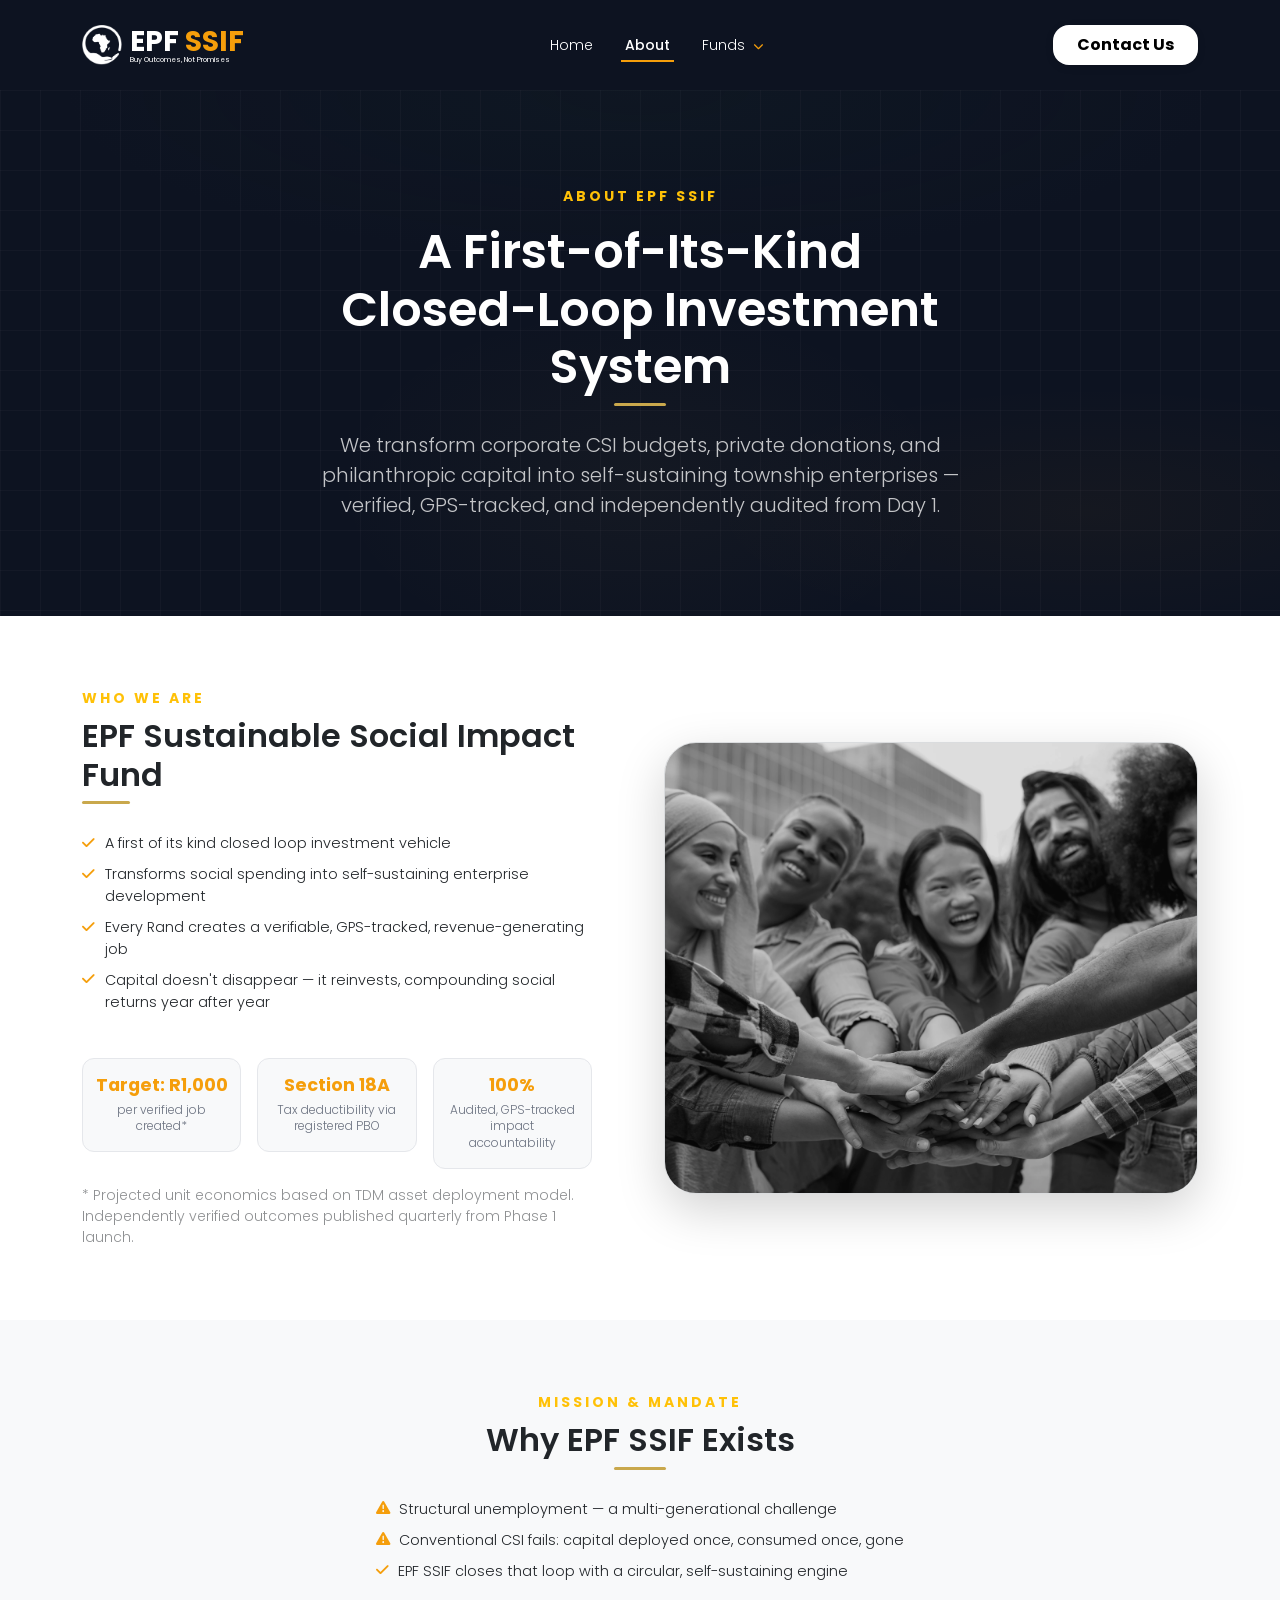
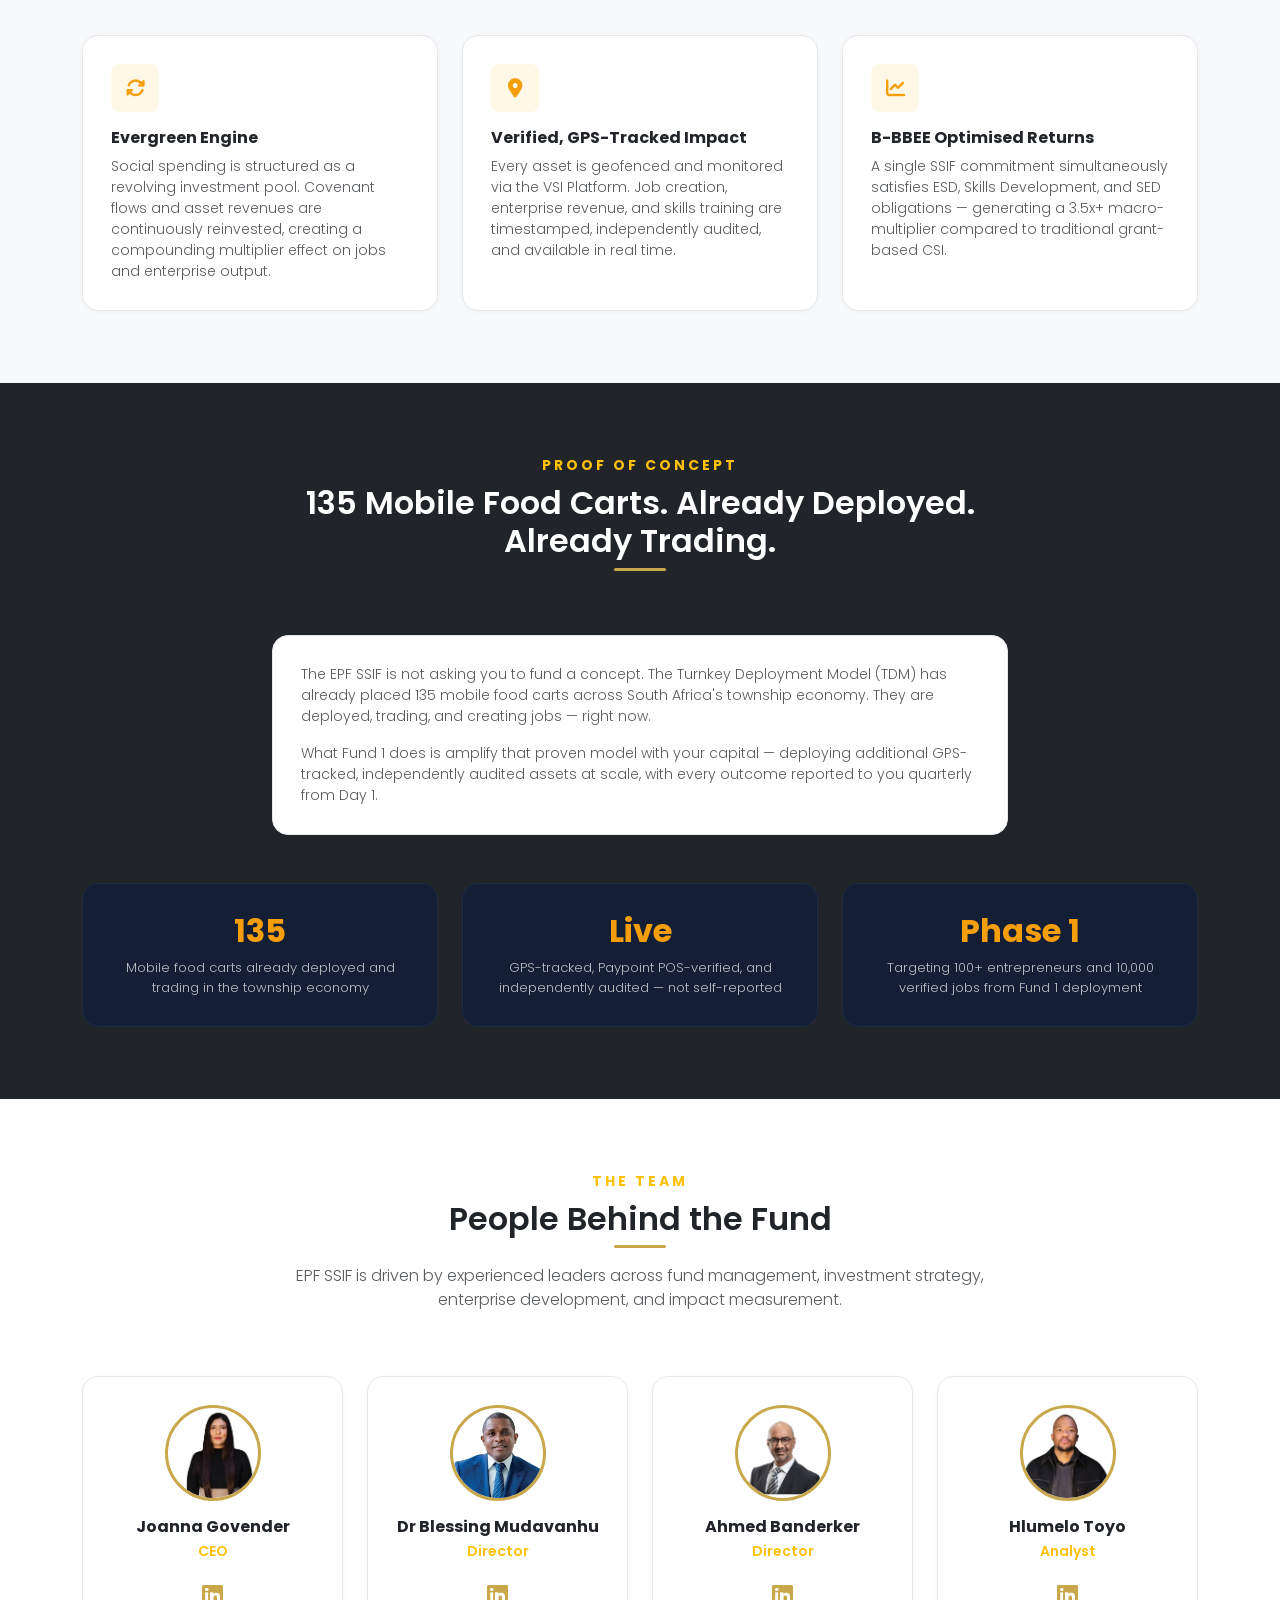
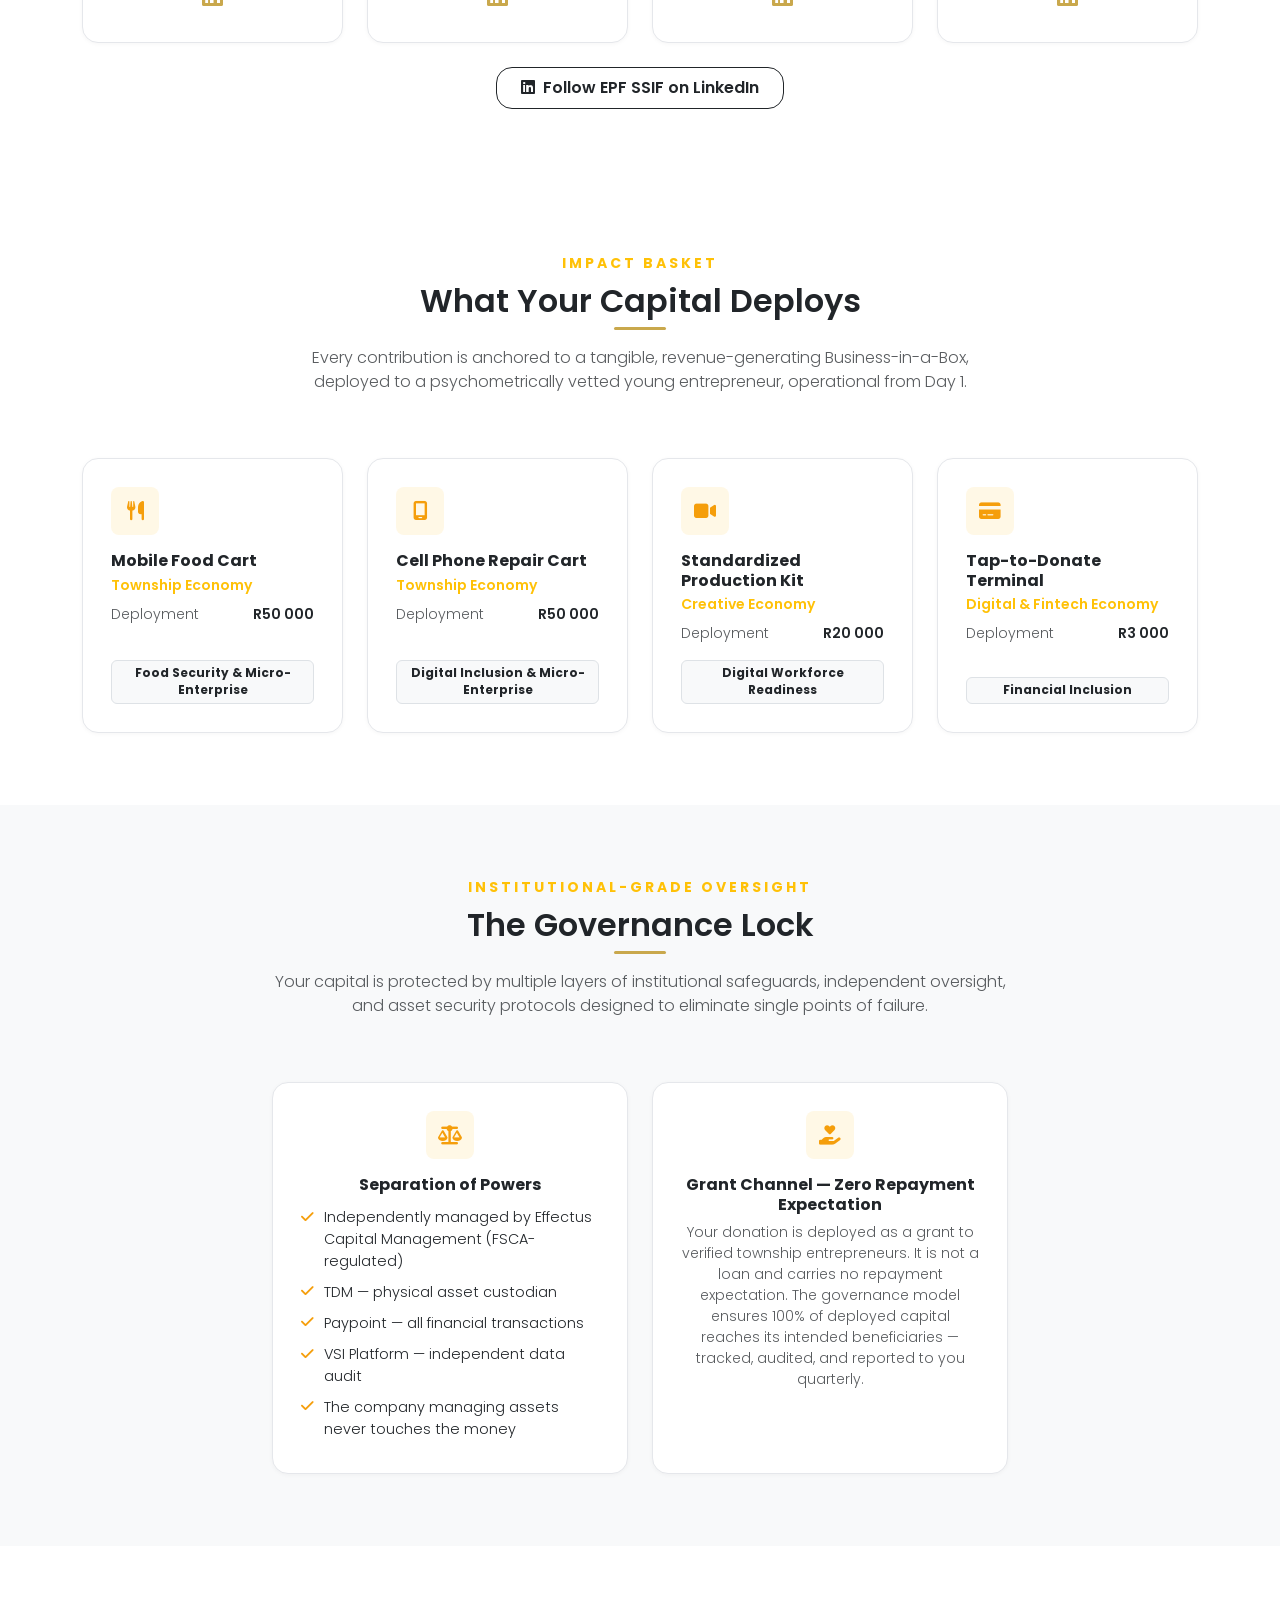
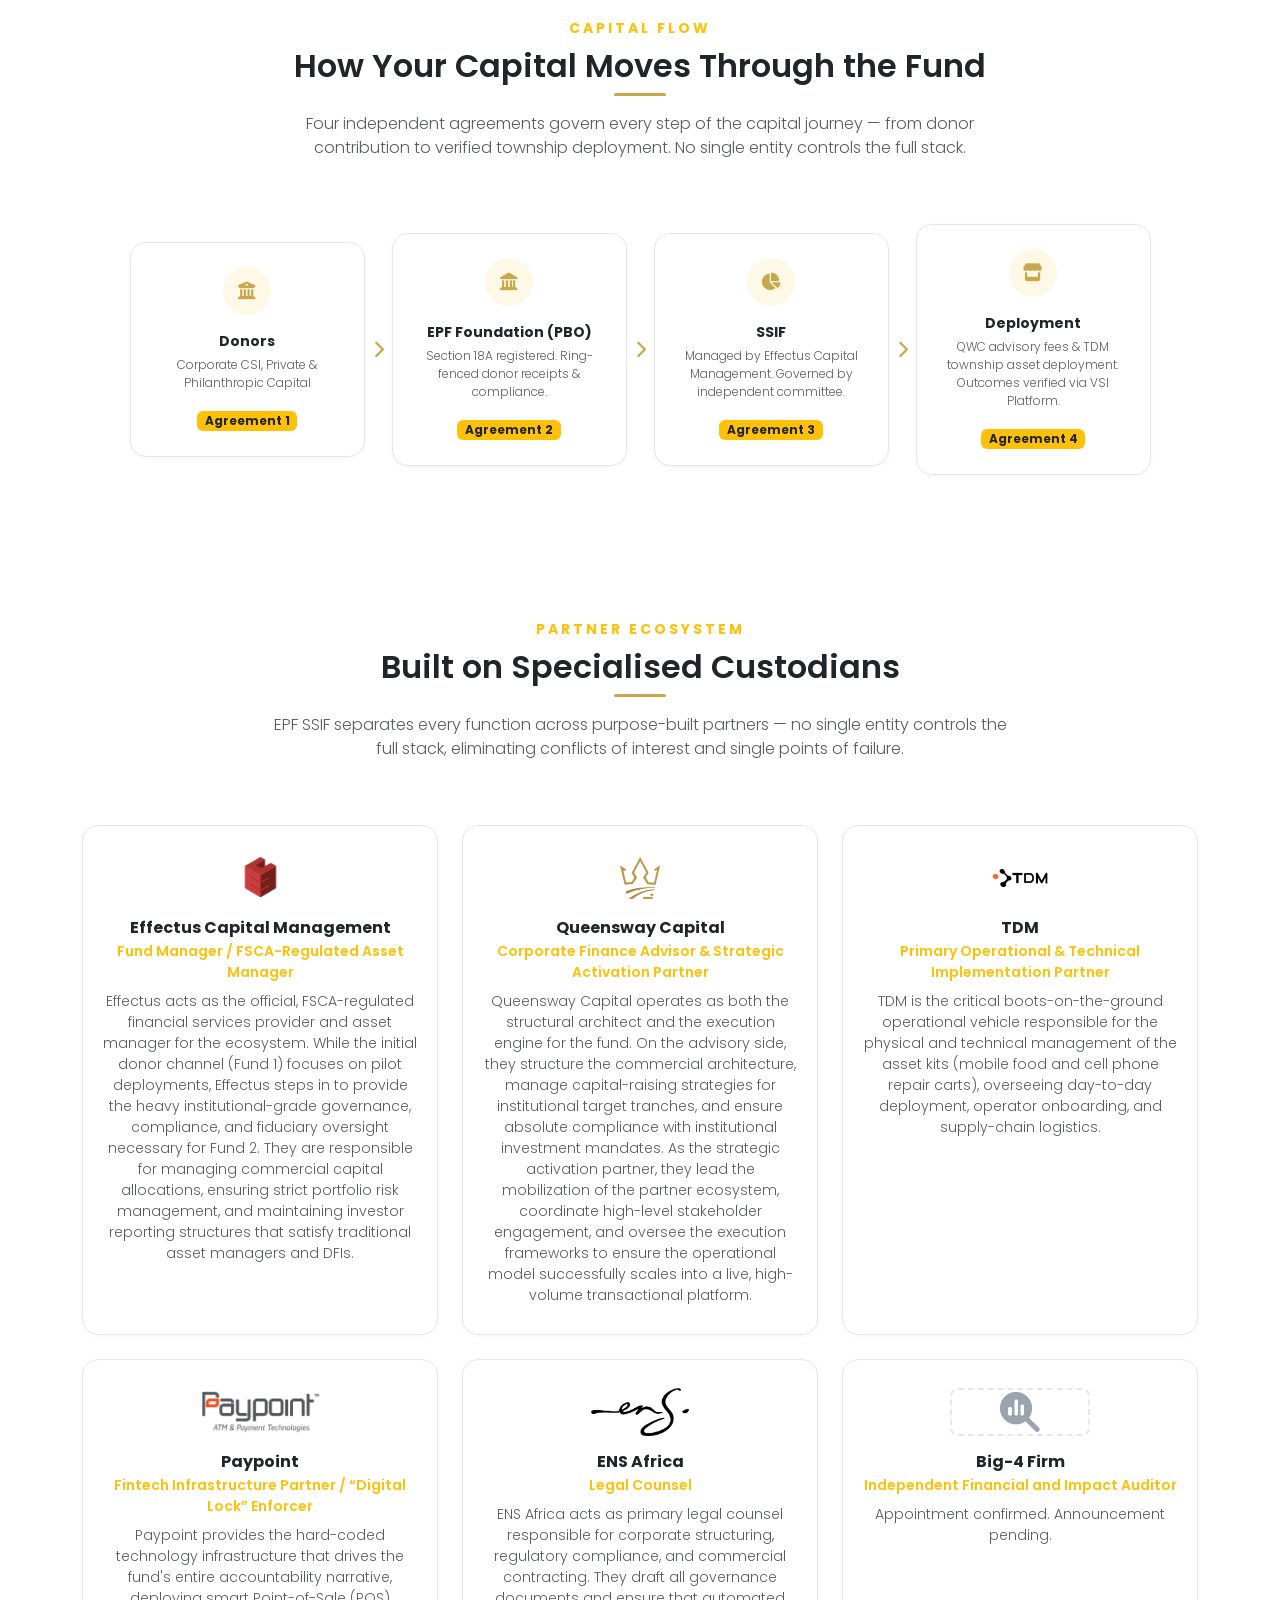
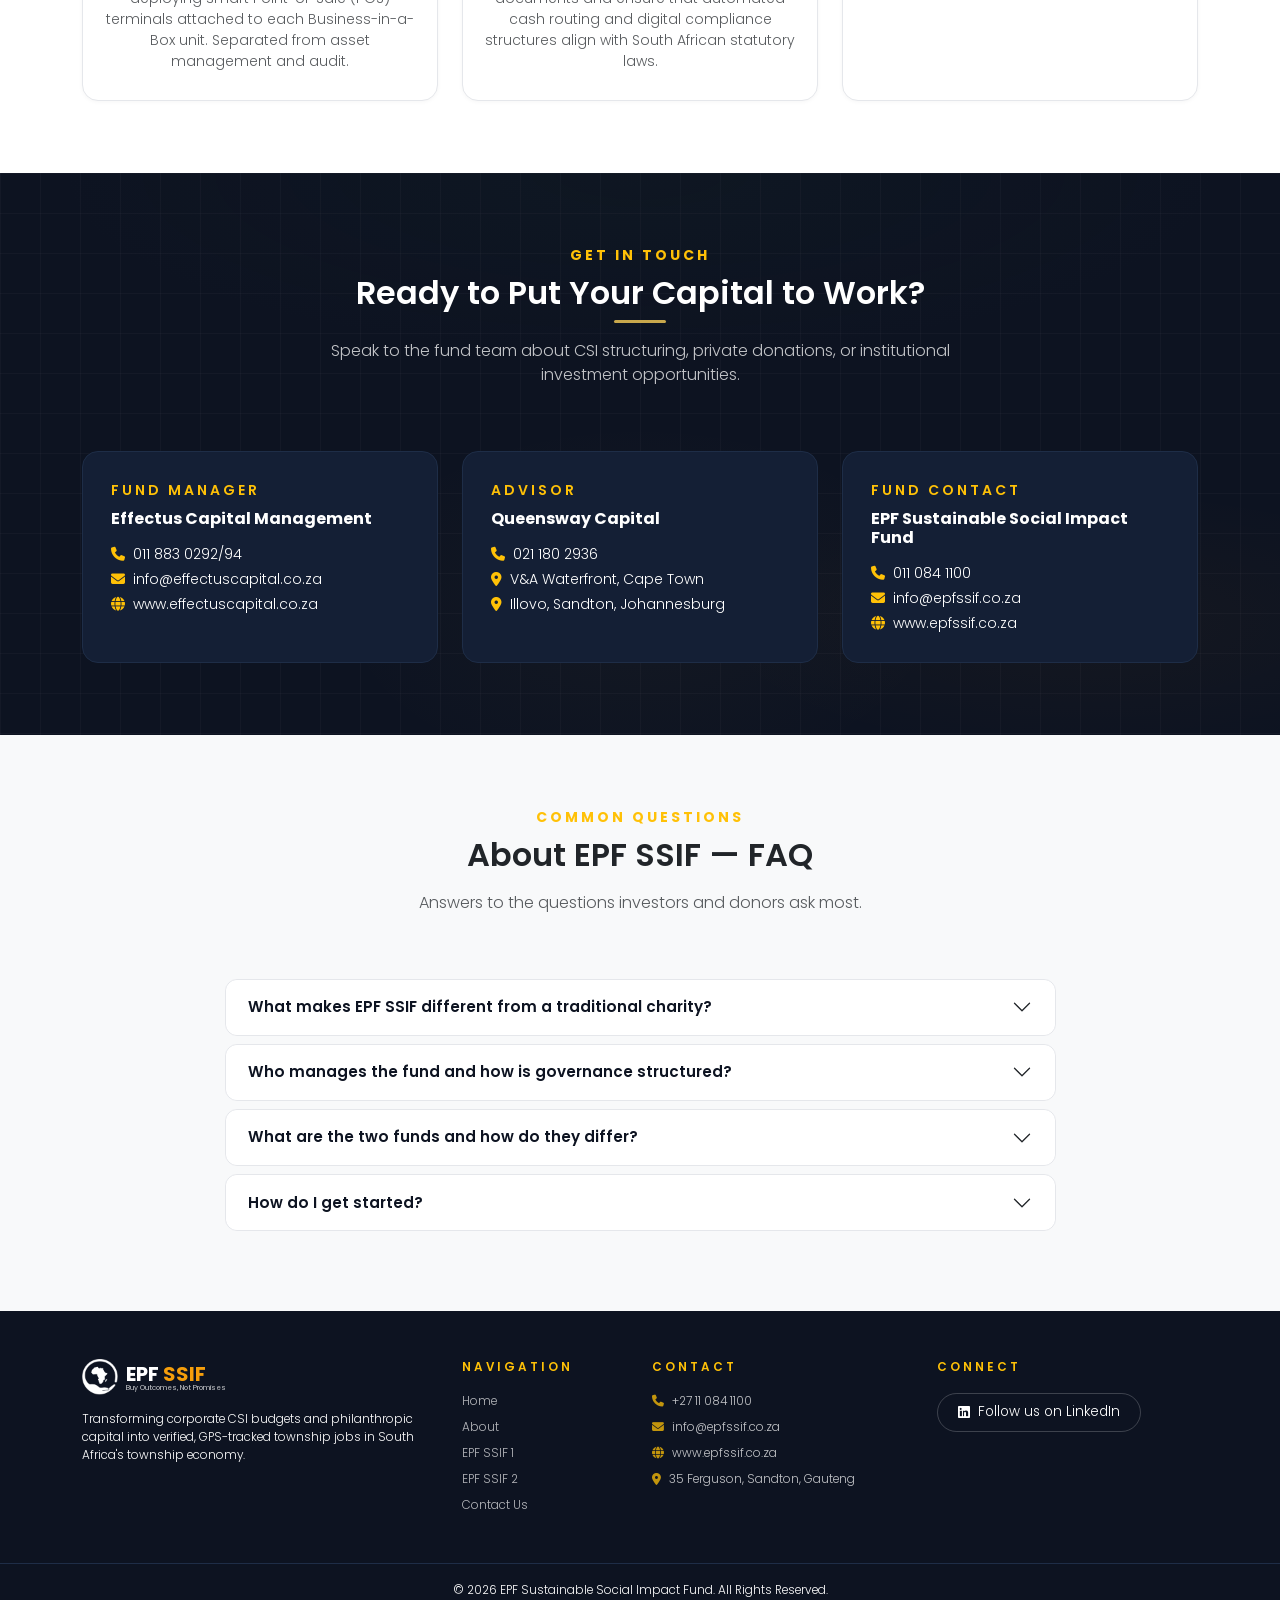
==== about.html @ aae07700 "Review implementation: SED tab, TDM proof-of-concept, capital flow diagram, governance updates" ====
<!DOCTYPE html>
<html lang="en" class="page-html">

<head>
  <meta charset="UTF-8">
  <meta name="viewport" content="width=device-width, initial-scale=1.0">
  <title>About — EPF Sustainable Social Impact Fund</title>
  <meta name="description" content="Learn about EPF SSIF — a closed-loop investment vehicle transforming corporate CSI and philanthropic capital into verified, GPS-tracked township jobs. Meet the team behind the fund.">
  <meta name="keywords" content="EPF SSIF, about, social impact fund, Effectus Capital, Queensway Capital, B-BBEE, township economy, verified impact, Ahmed Banderker, Nathan Mariemuthu">
  <link rel="icon" type="image/png" href="assets/images/EPF-logo-white.png">
  <link href="https://cdn.jsdelivr.net/npm/bootstrap@5.3.0/dist/css/bootstrap.min.css" rel="stylesheet">
  <link rel="stylesheet" href="https://cdnjs.cloudflare.com/ajax/libs/font-awesome/6.5.1/css/all.min.css"
    integrity="sha512-DTOQO9RWCH3ppGqcWaEA1BIZOC6xxalwEsw9c2QQeAIftl+Vegovlnee1c9QX4TctnWMn13TZye+giMm8e2LwA=="
    crossorigin="anonymous" referrerpolicy="no-referrer" />
  <link rel="stylesheet" href="assets/css/new-styles.css">
</head>

<nav class="navbar navbar-expand-lg navbar-dark navbar-background sticky-top">
  <div class="container">
    <a class="navbar-brand d-inline-flex align-items-center fw-bold fs-3" href="index.html">
      <img src="assets/images/EPF-logo-white.png" alt="EPF SSIF Logo" width="40" height="40" class="me-2">
      <div class="d-flex flex-column lh-1">
        <span>EPF <span class="logo-span">SSIF</span></span>
        <small class="fw-normal logo-slogan text-white">Buy Outcomes, Not Promises</small>
      </div>
    </a>

    <button class="navbar-toggler" type="button" data-bs-toggle="collapse" data-bs-target="#mainNavbar"
      aria-controls="mainNavbar" aria-expanded="false" aria-label="Toggle navigation">
      <span class="navbar-toggler-icon"></span>
    </button>

    <div class="collapse navbar-collapse justify-content-center" id="mainNavbar">
      <ul class="navbar-nav">
        <li class="nav-item small"><a class="nav-link px-3 text-white" href="index.html">Home</a></li>
        <li class="nav-item small"><a class="nav-link px-3 text-white active" href="about.html" aria-current="page">About</a></li>
        <li class="nav-item small dropdown">
          <a class="nav-link px-3 text-white dropdown-toggle" href="#" role="button" data-bs-toggle="dropdown" aria-expanded="false">Funds <i class="fa-solid fa-chevron-down nav-dropdown-chevron"></i></a>
          <ul class="dropdown-menu dropdown-menu-dark">
            <li><a class="dropdown-item small" href="fund-1.html">EPF SSIF 1 — CSI &amp; Private Donor Fund</a></li>
            <li><a class="dropdown-item small" href="fund-2.html">EPF SSIF 2 — Institutional &amp; Impact Investor Fund</a></li>
          </ul>
        </li>
      </ul>
      <a href="contact-us.html" class="btn btn-light rounded-4 px-4 py-2 btn-one border-0 d-lg-none mt-3">Contact Us</a>
    </div>

    <a href="contact-us.html" class="btn btn-light rounded-4 px-4 py-2 btn-one border-0 d-none d-lg-block">Contact Us</a>
  </div>
</nav>

<body class="page-body">

  <div class="page-loader-overlay" id="page_loader_overlay">
    <span class="page-loader"></span>
  </div>

  <!-- ===================== HERO ===================== -->
  <section class="fund-hero-bg text-white py-5">
    <div class="container py-5">
      <div class="row justify-content-center text-center">
        <div class="col-12 col-lg-7 reveal">
          <p class="text-warning text-uppercase fw-bold small letter-spacing-2 mb-3">About EPF SSIF</p>
          <h1 class="display-5 fw-semibold mb-4 epf-heading-accent">A First-of-Its-Kind Closed-Loop Investment System</h1>
          <p class="lead opacity-75 mb-0">We transform corporate CSI budgets, private donations, and philanthropic capital into self-sustaining township enterprises — verified, GPS-tracked, and independently audited from Day 1.</p>
        </div>
      </div>
    </div>
  </section>

  <!-- ===================== WHO WE ARE ===================== -->
  <section class="py-5 bg-white" id="who_we_are">
    <div class="container py-4">
      <div class="row g-5 align-items-center">

        <div class="col-12 col-lg-6 pe-lg-5 reveal-left">
          <p class="text-warning text-uppercase fw-bold small letter-spacing-2 mb-2">Who We Are</p>
          <h2 class="fw-semibold mb-4 epf-heading-accent-left">EPF Sustainable Social Impact Fund</h2>
          <ul class="epf-check-list mb-4">
            <li><i class="fa-solid fa-check"></i>A first of its kind closed loop investment vehicle</li>
            <li><i class="fa-solid fa-check"></i>Transforms social spending into self-sustaining enterprise development</li>
            <li><i class="fa-solid fa-check"></i>Every Rand creates a verifiable, GPS-tracked, revenue-generating job</li>
            <li><i class="fa-solid fa-check"></i>Capital doesn't disappear — it reinvests, compounding social returns year after year</li>
          </ul>

          <div class="row g-3 mt-2">
            <div class="col-4">
              <div class="about-stat-card text-center">
                <div class="about-stat-value fw-bold logo-span">Target: R1,000</div>
                <div class="about-stat-label">per verified job created*</div>
              </div>
            </div>
            <div class="col-4">
              <div class="about-stat-card text-center">
                <div class="about-stat-value fw-bold logo-span">Section 18A</div>
                <div class="about-stat-label">Tax deductibility via registered PBO</div>
              </div>
            </div>
            <div class="col-4">
              <div class="about-stat-card text-center">
                <div class="about-stat-value fw-bold logo-span">100%</div>
                <div class="about-stat-label">Audited, GPS-tracked impact accountability</div>
              </div>
            </div>
          </div>
          <p class="small opacity-50 mt-3 mb-0">* Projected unit economics based on TDM asset deployment model. Independently verified outcomes published quarterly from Phase 1 launch.</p>
        </div>

        <div class="col-12 col-lg-6 reveal-right">
          <div class="rounded-5 overflow-hidden shadow-lg border border-secondary border-opacity-25">
            <img src="assets/images/impact.webp" alt="Social Impact and Enterprise Development"
              class="img-fluid w-100 object-fit-cover about-img">
          </div>
        </div>

      </div>
    </div>
  </section>

  <!-- ===================== MISSION & MANDATE ===================== -->
  <section class="py-5 bg-light">
    <div class="container py-4">
      <div class="row justify-content-center mb-5">
        <div class="col-12 col-lg-8 text-center reveal">
          <p class="text-warning text-uppercase fw-bold small letter-spacing-2 mb-2">Mission &amp; Mandate</p>
          <h2 class="fw-semibold mb-3 epf-heading-accent">Why EPF SSIF Exists</h2>
          <ul class="epf-check-list d-inline-block text-start mt-2">
            <li><i class="fa-solid fa-triangle-exclamation"></i>Structural unemployment — a multi-generational challenge</li>
            <li><i class="fa-solid fa-triangle-exclamation"></i>Conventional CSI fails: capital deployed once, consumed once, gone</li>
            <li><i class="fa-solid fa-check"></i>EPF SSIF closes that loop with a circular, self-sustaining engine</li>
          </ul>
        </div>
      </div>
      <div class="row g-4 justify-content-center">
        <div class="col-12 col-md-6 col-lg-4 reveal reveal-delay-1">
          <div class="deliverable-card h-100">
            <div class="deliverable-icon mb-3"><i class="fa-solid fa-rotate"></i></div>
            <h6 class="fw-bold mb-2">Evergreen Engine</h6>
            <p class="small text-muted mb-0">Social spending is structured as a revolving investment pool. Covenant flows and asset revenues are continuously reinvested, creating a compounding multiplier effect on jobs and enterprise output.</p>
          </div>
        </div>
        <div class="col-12 col-md-6 col-lg-4 reveal reveal-delay-2">
          <div class="deliverable-card h-100">
            <div class="deliverable-icon mb-3"><i class="fa-solid fa-location-dot"></i></div>
            <h6 class="fw-bold mb-2">Verified, GPS-Tracked Impact</h6>
            <p class="small text-muted mb-0">Every asset is geofenced and monitored via the VSI Platform. Job creation, enterprise revenue, and skills training are timestamped, independently audited, and available in real time.</p>
          </div>
        </div>
        <div class="col-12 col-md-6 col-lg-4 reveal reveal-delay-3">
          <div class="deliverable-card h-100">
            <div class="deliverable-icon mb-3"><i class="fa-solid fa-chart-line"></i></div>
            <h6 class="fw-bold mb-2">B-BBEE Optimised Returns</h6>
            <p class="small text-muted mb-0">A single SSIF commitment simultaneously satisfies ESD, Skills Development, and SED obligations — generating a 3.5x+ macro-multiplier compared to traditional grant-based CSI.</p>
          </div>
        </div>
      </div>
    </div>
  </section>

  <!-- ===================== TDM PROOF-OF-CONCEPT ===================== -->
  <section class="py-5 bg-dark text-white">
    <div class="container py-4">
      <div class="row justify-content-center mb-5">
        <div class="col-12 col-lg-8 text-center reveal">
          <p class="text-warning text-uppercase fw-bold small letter-spacing-2 mb-2">Proof of Concept</p>
          <h2 class="fw-semibold mb-3 epf-heading-accent">135 Mobile Food Carts. Already Deployed. Already Trading.</h2>
        </div>
      </div>
      <div class="row justify-content-center mb-5">
        <div class="col-12 col-lg-8 reveal">
          <div class="deliverable-card h-100">
            <p class="text-muted small mb-3">The EPF SSIF is not asking you to fund a concept. The Turnkey Deployment Model (TDM) has already placed 135 mobile food carts across South Africa's township economy. They are deployed, trading, and creating jobs — right now.</p>
            <p class="text-muted small mb-0">What Fund 1 does is amplify that proven model with your capital — deploying additional GPS-tracked, independently audited assets at scale, with every outcome reported to you quarterly from Day 1.</p>
          </div>
        </div>
      </div>
      <div class="row g-4 justify-content-center">
        <div class="col-12 col-md-4 reveal reveal-delay-1">
          <div class="fund-stat-card text-center">
            <div class="fund-stat-value fw-bold logo-span">135</div>
            <div class="fund-stat-label">Mobile food carts already deployed and trading in the township economy</div>
          </div>
        </div>
        <div class="col-12 col-md-4 reveal reveal-delay-2">
          <div class="fund-stat-card text-center">
            <div class="fund-stat-value fw-bold logo-span">Live</div>
            <div class="fund-stat-label">GPS-tracked, Paypoint POS-verified, and independently audited — not self-reported</div>
          </div>
        </div>
        <div class="col-12 col-md-4 reveal reveal-delay-3">
          <div class="fund-stat-card text-center">
            <div class="fund-stat-value fw-bold logo-span">Phase 1</div>
            <div class="fund-stat-label">Targeting 100+ entrepreneurs and 10,000 verified jobs from Fund 1 deployment</div>
          </div>
        </div>
      </div>
    </div>
  </section>

  <!-- ===================== THE TEAM ===================== -->
  <section class="py-5 bg-white" id="team">
    <div class="container py-4">
      <div class="row justify-content-center mb-5">
        <div class="col-12 col-lg-8 text-center reveal">
          <p class="text-warning text-uppercase fw-bold small letter-spacing-2 mb-2">The Team</p>
          <h2 class="fw-semibold mb-3 epf-heading-accent">People Behind the Fund</h2>
          <p class="text-muted">EPF SSIF is driven by experienced leaders across fund management, investment strategy, enterprise development, and impact measurement.</p>
        </div>
      </div>
      <div class="row g-4 justify-content-center mb-4">

        <div class="col-12 col-sm-6 col-lg-3 reveal reveal-delay-1">
          <div class="about-team-card h-100">
            <img src="assets/images/team/joanna.webp" alt="Joanna Govender" class="about-team-photo mb-3">
            <h6 class="fw-bold mb-1">Joanna Govender</h6>
            <p class="small text-warning fw-semibold mb-3">CEO</p>
            <a href="https://www.linkedin.com/in/joanna-jacqueline-govender-58632519/" target="_blank" rel="noopener noreferrer" class="about-team-linkedin" aria-label="Joanna Govender on LinkedIn">
              <i class="fa-brands fa-linkedin"></i>
            </a>
          </div>
        </div>

        <div class="col-12 col-sm-6 col-lg-3 reveal reveal-delay-2">
          <div class="about-team-card h-100">
            <img src="assets/images/team/blessing.webp" alt="Dr Blessing Mudavanhu" class="about-team-photo mb-3">
            <h6 class="fw-bold mb-1">Dr Blessing Mudavanhu</h6>
            <p class="small text-warning fw-semibold mb-3">Director</p>
            <a href="https://www.linkedin.com/in/blessingmudavanhu/?originalSubdomain=za" target="_blank" rel="noopener noreferrer" class="about-team-linkedin" aria-label="Dr Blessing Mudavanhu on LinkedIn">
              <i class="fa-brands fa-linkedin"></i>
            </a>
          </div>
        </div>

        <div class="col-12 col-sm-6 col-lg-3 reveal reveal-delay-3">
          <div class="about-team-card h-100">
            <img src="assets/images/team/ahmed.webp" alt="Ahmed Banderker" class="about-team-photo mb-3">
            <h6 class="fw-bold mb-1">Ahmed Banderker</h6>
            <p class="small text-warning fw-semibold mb-3">Director</p>
            <a href="https://www.linkedin.com/in/ahmed-banderker-771a2b7/" target="_blank" rel="noopener noreferrer" class="about-team-linkedin" aria-label="Ahmed Banderker on LinkedIn">
              <i class="fa-brands fa-linkedin"></i>
            </a>
          </div>
        </div>

        <div class="col-12 col-sm-6 col-lg-3 reveal reveal-delay-4">
          <div class="about-team-card h-100">
            <img src="assets/images/team/hlumelo.webp" alt="Hlumelo Toyo" class="about-team-photo mb-3">
            <h6 class="fw-bold mb-1">Hlumelo Toyo</h6>
            <p class="small text-warning fw-semibold mb-3">Analyst</p>
            <a href="https://www.linkedin.com/in/hlumelotoyo/" target="_blank" rel="noopener noreferrer" class="about-team-linkedin" aria-label="Hlumelo Toyo on LinkedIn">
              <i class="fa-brands fa-linkedin"></i>
            </a>
          </div>
        </div>

      </div>
      <div class="row justify-content-center">
        <div class="col-12 text-center reveal">
          <a href="https://www.linkedin.com/company/the-epf-sustainable-social-impact-fund-epf-ssif/" target="_blank" rel="noopener noreferrer" class="btn btn-outline-dark rounded-4 px-4 py-2 small fw-semibold">
            <i class="fa-brands fa-linkedin me-2"></i>Follow EPF SSIF on LinkedIn
          </a>
        </div>
      </div>
    </div>
  </section>

  <!-- ===================== IMPACT BASKET ===================== -->
  <section class="py-5 bg-white">
    <div class="container py-4">
      <div class="row justify-content-center mb-5">
        <div class="col-12 col-lg-8 text-center reveal">
          <p class="text-warning text-uppercase fw-bold small letter-spacing-2 mb-2">Impact Basket</p>
          <h2 class="fw-semibold mb-3 epf-heading-accent">What Your Capital Deploys</h2>
          <p class="text-muted">Every contribution is anchored to a tangible, revenue-generating Business-in-a-Box, deployed to a psychometrically vetted young entrepreneur, operational from Day 1.</p>
        </div>
      </div>
      <div class="row g-4 justify-content-center">
        <div class="col-12 col-md-6 col-lg-3 reveal reveal-delay-1">
          <div class="impact-basket-card h-100">
            <div class="impact-basket-icon mb-3"><i class="fa-solid fa-utensils"></i></div>
            <h6 class="fw-bold mb-1">Mobile Food Cart</h6>
            <p class="small text-warning fw-semibold mb-2">Township Economy</p>
            <div class="d-flex justify-content-between small text-muted mb-3">
              <span>Deployment</span><span class="fw-semibold text-dark">R50 000</span>
            </div>
            <span class="badge bg-light text-dark border small mt-auto">Food Security &amp; Micro-Enterprise</span>
          </div>
        </div>
        <div class="col-12 col-md-6 col-lg-3 reveal reveal-delay-2">
          <div class="impact-basket-card h-100">
            <div class="impact-basket-icon mb-3"><i class="fa-solid fa-mobile-screen"></i></div>
            <h6 class="fw-bold mb-1">Cell Phone Repair Cart</h6>
            <p class="small text-warning fw-semibold mb-2">Township Economy</p>
            <div class="d-flex justify-content-between small text-muted mb-3">
              <span>Deployment</span><span class="fw-semibold text-dark">R50 000</span>
            </div>
            <span class="badge bg-light text-dark border small mt-auto">Digital Inclusion &amp; Micro-Enterprise</span>
          </div>
        </div>
        <div class="col-12 col-md-6 col-lg-3 reveal reveal-delay-3">
          <div class="impact-basket-card h-100">
            <div class="impact-basket-icon mb-3"><i class="fa-solid fa-video"></i></div>
            <h6 class="fw-bold mb-1">Standardized Production Kit</h6>
            <p class="small text-warning fw-semibold mb-2">Creative Economy</p>
            <div class="d-flex justify-content-between small text-muted mb-3">
              <span>Deployment</span><span class="fw-semibold text-dark">R20 000</span>
            </div>
            <span class="badge bg-light text-dark border small mt-auto">Digital Workforce Readiness</span>
          </div>
        </div>
        <div class="col-12 col-md-6 col-lg-3 reveal reveal-delay-4">
          <div class="impact-basket-card h-100">
            <div class="impact-basket-icon mb-3"><i class="fa-solid fa-credit-card"></i></div>
            <h6 class="fw-bold mb-1">Tap-to-Donate Terminal</h6>
            <p class="small text-warning fw-semibold mb-2">Digital &amp; Fintech Economy</p>
            <div class="d-flex justify-content-between small text-muted mb-3">
              <span>Deployment</span><span class="fw-semibold text-dark">R3 000</span>
            </div>
            <span class="badge bg-light text-dark border small mt-auto">Financial Inclusion</span>
          </div>
        </div>
      </div>
    </div>
  </section>

  <!-- ===================== GOVERNANCE ===================== -->
  <section class="py-5 bg-light" id="governance">
    <div class="container py-4">

      <div class="row justify-content-center text-center mb-5">
        <div class="col-12 col-lg-8 reveal">
          <p class="text-warning text-uppercase fw-bold small letter-spacing-2 mb-2">Institutional-Grade Oversight</p>
          <h2 class="fw-semibold mb-3 epf-heading-accent">The Governance Lock</h2>
          <p class="text-muted">Your capital is protected by multiple layers of institutional safeguards, independent oversight, and asset security protocols designed to eliminate single points of failure.</p>
        </div>
      </div>

      <div class="row g-4 justify-content-center">

        <div class="col-12 col-md-6 col-lg-4 reveal reveal-delay-1">
          <div class="deliverable-card h-100 text-center">
            <div class="deliverable-icon mb-3 mx-auto"><i class="fa-solid fa-scale-balanced"></i></div>
            <h6 class="fw-bold mb-2">Separation of Powers</h6>
            <ul class="epf-check-list text-start small">
              <li><i class="fa-solid fa-check"></i>Independently managed by Effectus Capital Management (FSCA-regulated)</li>
              <li><i class="fa-solid fa-check"></i>TDM — physical asset custodian</li>
              <li><i class="fa-solid fa-check"></i>Paypoint — all financial transactions</li>
              <li><i class="fa-solid fa-check"></i>VSI Platform — independent data audit</li>
              <li><i class="fa-solid fa-check"></i>The company managing assets never touches the money</li>
            </ul>
          </div>
        </div>


        <div class="col-12 col-md-6 col-lg-4 reveal reveal-delay-3">
          <div class="deliverable-card h-100 text-center">
            <div class="deliverable-icon mb-3 mx-auto"><i class="fa-solid fa-hand-holding-heart"></i></div>
            <h6 class="fw-bold mb-2">Grant Channel — Zero Repayment Expectation</h6>
            <p class="small text-muted mb-0">Your donation is deployed as a grant to verified township entrepreneurs. It is not a loan and carries no repayment expectation. The governance model ensures 100% of deployed capital reaches its intended beneficiaries — tracked, audited, and reported to you quarterly.</p>
          </div>
        </div>

      </div>
    </div>
  </section>

  <!-- ===================== CAPITAL FLOW ===================== -->
  <section class="py-5 bg-white">
    <div class="container py-4">
      <div class="row justify-content-center mb-5">
        <div class="col-12 col-lg-8 text-center reveal">
          <p class="text-warning text-uppercase fw-bold small letter-spacing-2 mb-2">Capital Flow</p>
          <h2 class="fw-semibold mb-3 epf-heading-accent">How Your Capital Moves Through the Fund</h2>
          <p class="text-muted">Four independent agreements govern every step of the capital journey — from donor contribution to verified township deployment. No single entity controls the full stack.</p>
        </div>
      </div>
      <div class="row justify-content-center">
        <div class="col-12 col-lg-11 reveal">
          <div class="capital-flow-wrapper d-flex flex-column flex-md-row align-items-stretch align-items-md-center justify-content-center gap-0">

            <div class="capital-flow-step text-center">
              <div class="capital-flow-icon mx-auto mb-3"><i class="fa-solid fa-building-columns"></i></div>
              <p class="fw-bold small mb-1">Donors</p>
              <p class="text-muted capital-flow-desc">Corporate CSI, Private &amp; Philanthropic Capital</p>
              <span class="badge bg-warning text-dark small">Agreement 1</span>
            </div>

            <div class="capital-flow-arrow d-flex align-items-center justify-content-center"><i class="fa-solid fa-chevron-right d-none d-md-block"></i><i class="fa-solid fa-chevron-down d-md-none"></i></div>

            <div class="capital-flow-step text-center">
              <div class="capital-flow-icon mx-auto mb-3"><i class="fa-solid fa-landmark"></i></div>
              <p class="fw-bold small mb-1">EPF Foundation (PBO)</p>
              <p class="text-muted capital-flow-desc">Section 18A registered. Ring-fenced donor receipts &amp; compliance.</p>
              <span class="badge bg-warning text-dark small">Agreement 2</span>
            </div>

            <div class="capital-flow-arrow d-flex align-items-center justify-content-center"><i class="fa-solid fa-chevron-right d-none d-md-block"></i><i class="fa-solid fa-chevron-down d-md-none"></i></div>

            <div class="capital-flow-step text-center">
              <div class="capital-flow-icon mx-auto mb-3"><i class="fa-solid fa-chart-pie"></i></div>
              <p class="fw-bold small mb-1">SSIF</p>
              <p class="text-muted capital-flow-desc">Managed by Effectus Capital Management. Governed by independent committee.</p>
              <span class="badge bg-warning text-dark small">Agreement 3</span>
            </div>

            <div class="capital-flow-arrow d-flex align-items-center justify-content-center"><i class="fa-solid fa-chevron-right d-none d-md-block"></i><i class="fa-solid fa-chevron-down d-md-none"></i></div>

            <div class="capital-flow-step text-center">
              <div class="capital-flow-icon mx-auto mb-3"><i class="fa-solid fa-store"></i></div>
              <p class="fw-bold small mb-1">Deployment</p>
              <p class="text-muted capital-flow-desc">QWC advisory fees &amp; TDM township asset deployment. Outcomes verified via VSI Platform.</p>
              <span class="badge bg-warning text-dark small">Agreement 4</span>
            </div>

          </div>
        </div>
      </div>
    </div>
  </section>

  <!-- ===================== PARTNER ECOSYSTEM ===================== -->
  <section class="py-5 bg-white">
    <div class="container py-4">
      <div class="row justify-content-center mb-5">
        <div class="col-12 col-lg-8 text-center reveal">
          <p class="text-warning text-uppercase fw-bold small letter-spacing-2 mb-2">Partner Ecosystem</p>
          <h2 class="fw-semibold mb-3 epf-heading-accent">Built on Specialised Custodians</h2>
          <p class="text-muted">EPF SSIF separates every function across purpose-built partners — no single entity controls the full stack, eliminating conflicts of interest and single points of failure.</p>
        </div>
      </div>
      <div class="row g-4 justify-content-center">
        <div class="col-12 col-md-6 col-lg-4 reveal reveal-delay-1">
          <div class="about-partner-card h-100 text-center">
            <img src="assets/images/ecm_logo.png" alt="Effectus Capital logo" class="about-partner-img mb-3">
            <h6 class="fw-bold mb-1">Effectus Capital Management</h6>
            <p class="small text-warning fw-semibold mb-2">Fund Manager / FSCA-Regulated Asset Manager</p>
            <p class="small text-muted mb-0">Effectus acts as the official, FSCA-regulated financial services provider and asset manager for the ecosystem. While the initial donor channel (Fund 1) focuses on pilot deployments, Effectus steps in to provide the heavy institutional-grade governance, compliance, and fiduciary oversight necessary for Fund 2. They are responsible for managing commercial capital allocations, ensuring strict portfolio risk management, and maintaining investor reporting structures that satisfy traditional asset managers and DFIs.</p>
          </div>
        </div>
        <div class="col-12 col-md-6 col-lg-4 reveal reveal-delay-2">
          <div class="about-partner-card h-100 text-center">
            <img src="assets/images/qwc.png" alt="Queensway Capital logo" class="about-partner-img mb-3">
            <h6 class="fw-bold mb-1">Queensway Capital</h6>
            <p class="small text-warning fw-semibold mb-2">Corporate Finance Advisor &amp; Strategic Activation Partner</p>
            <p class="small text-muted mb-0">Queensway Capital operates as both the structural architect and the execution engine for the fund. On the advisory side, they structure the commercial architecture, manage capital-raising strategies for institutional target tranches, and ensure absolute compliance with institutional investment mandates. As the strategic activation partner, they lead the mobilization of the partner ecosystem, coordinate high-level stakeholder engagement, and oversee the execution frameworks to ensure the operational model successfully scales into a live, high-volume transactional platform.</p>
          </div>
        </div>
        <div class="col-12 col-md-6 col-lg-4 reveal reveal-delay-3">
          <div class="about-partner-card h-100 text-center">
            <img src="assets/images/tdm.webp" alt="TDM logo" class="about-partner-img mb-3">
            <h6 class="fw-bold mb-1">TDM</h6>
            <p class="small text-warning fw-semibold mb-2">Primary Operational &amp; Technical Implementation Partner</p>
            <p class="small text-muted mb-0">TDM is the critical boots-on-the-ground operational vehicle responsible for the physical and technical management of the asset kits (mobile food and cell phone repair carts), overseeing day-to-day deployment, operator onboarding, and supply-chain logistics.</p>
          </div>
        </div>
        <div class="col-12 col-md-6 col-lg-4 reveal reveal-delay-4">
          <div class="about-partner-card h-100 text-center">
            <img src="assets/images/paypoint.webp" alt="Paypoint logo" class="about-partner-img mb-3">
            <h6 class="fw-bold mb-1">Paypoint</h6>
            <p class="small text-warning fw-semibold mb-2">Fintech Infrastructure Partner / &ldquo;Digital Lock&rdquo; Enforcer</p>
            <p class="small text-muted mb-0">Paypoint provides the hard-coded technology infrastructure that drives the fund's entire accountability narrative, deploying smart Point-of-Sale (POS) terminals attached to each Business-in-a-Box unit. Separated from asset management and audit.</p>
          </div>
        </div>
        <div class="col-12 col-md-6 col-lg-4 reveal reveal-delay-5">
          <div class="about-partner-card h-100 text-center">
            <img src="assets/images/ens.webp" alt="ENS Africa logo" class="about-partner-img mb-3">
            <h6 class="fw-bold mb-1">ENS Africa</h6>
            <p class="small text-warning fw-semibold mb-2">Legal Counsel</p>
            <p class="small text-muted mb-0">ENS Africa acts as primary legal counsel responsible for corporate structuring, regulatory compliance, and commercial contracting. They draft all governance documents and ensure that automated cash routing and digital compliance structures align with South African statutory laws.</p>
          </div>
        </div>
        <div class="col-12 col-md-6 col-lg-4 reveal reveal-delay-6">
          <div class="about-partner-card h-100 text-center">
            <div class="about-partner-placeholder mb-3 mx-auto d-flex align-items-center justify-content-center">
              <i class="fa-solid fa-magnifying-glass-chart fs-1 opacity-40"></i>
            </div>
            <h6 class="fw-bold mb-1">Big-4 Firm</h6>
            <p class="small text-warning fw-semibold mb-2">Independent Financial and Impact Auditor</p>
            <p class="small text-muted mb-0">Appointment confirmed. Announcement pending.</p>
          </div>
        </div>
      </div>
    </div>
  </section>

  <!-- ===================== CTA ===================== -->
  <section class="fund-hero-bg text-white py-5">
    <div class="container py-4">
      <div class="row justify-content-center text-center mb-5">
        <div class="col-12 col-lg-7 reveal">
          <p class="text-warning text-uppercase fw-bold small letter-spacing-2 mb-2">Get in Touch</p>
          <h2 class="fw-semibold mb-3 epf-heading-accent">Ready to Put Your Capital to Work?</h2>
          <p class="opacity-75">Speak to the fund team about CSI structuring, private donations, or institutional investment opportunities.</p>
        </div>
      </div>
      <div class="row g-4 justify-content-center">
        <div class="col-12 col-md-4 reveal reveal-delay-1">
          <div class="fund-contact-card h-100">
            <p class="text-warning fw-semibold small text-uppercase letter-spacing-2 mb-2">Fund Manager</p>
            <h6 class="fw-bold mb-3">Effectus Capital Management</h6>
            <p class="small mb-1"><i class="fa-solid fa-phone me-2 text-warning"></i>011 883 0292/94</p>
            <p class="small mb-1"><i class="fa-solid fa-envelope me-2 text-warning"></i>info@effectuscapital.co.za</p>
            <p class="small mb-0"><i class="fa-solid fa-globe me-2 text-warning"></i>www.effectuscapital.co.za</p>
          </div>
        </div>
        <div class="col-12 col-md-4 reveal reveal-delay-2">
          <div class="fund-contact-card h-100">
            <p class="text-warning fw-semibold small text-uppercase letter-spacing-2 mb-2">Advisor</p>
            <h6 class="fw-bold mb-3">Queensway Capital</h6>
            <p class="small mb-1"><i class="fa-solid fa-phone me-2 text-warning"></i>021 180 2936</p>
            <p class="small mb-1"><i class="fa-solid fa-map-marker-alt me-2 text-warning"></i>V&amp;A Waterfront, Cape Town</p>
            <p class="small mb-0"><i class="fa-solid fa-map-marker-alt me-2 text-warning"></i>Illovo, Sandton, Johannesburg</p>
          </div>
        </div>
        <div class="col-12 col-md-4 reveal reveal-delay-3">
          <div class="fund-contact-card h-100">
            <p class="text-warning fw-semibold small text-uppercase letter-spacing-2 mb-2">Fund Contact</p>
            <h6 class="fw-bold mb-3">EPF Sustainable Social Impact Fund</h6>
            <p class="small mb-1"><i class="fa-solid fa-phone me-2 text-warning"></i>011 084 1100</p>
            <p class="small mb-1"><i class="fa-solid fa-envelope me-2 text-warning"></i>info@epfssif.co.za</p>
            <p class="small mb-0"><i class="fa-solid fa-globe me-2 text-warning"></i>www.epfssif.co.za</p>
          </div>
        </div>
      </div>
    </div>
  </section>

  <section class="py-5 bg-light">
    <div class="container py-4">
      <div class="row justify-content-center mb-5">
        <div class="col-12 col-lg-8 text-center reveal">
          <p class="text-warning text-uppercase fw-bold small letter-spacing-2 mb-2">Common Questions</p>
          <h2 class="fw-semibold mb-3">About EPF SSIF — FAQ</h2>
          <p class="text-muted">Answers to the questions investors and donors ask most.</p>
        </div>
      </div>
      <div class="row justify-content-center">
        <div class="col-12 col-lg-9">
          <div class="accordion epf-accordion" id="about_faq">

            <div class="accordion-item">
              <h2 class="accordion-header">
                <button class="accordion-button collapsed" type="button" data-bs-toggle="collapse" data-bs-target="#afaq_1" aria-expanded="false" aria-controls="afaq_1">
                  What makes EPF SSIF different from a traditional charity?
                </button>
              </h2>
              <div id="afaq_1" class="accordion-collapse collapse" data-bs-parent="#about_faq">
                <div class="accordion-body">
                  <ul class="epf-check-list">
                    <li><i class="fa-solid fa-circle-info"></i>Traditional charity: capital deployed once, consumed once, impact unverifiable</li>
                    <li><i class="fa-solid fa-circle-info"></i>EPF SSIF: capital enters a closed-loop engine — it reinvests continuously</li>
                    <li><i class="fa-solid fa-circle-info"></i>Every outcome is GPS-tracked, timestamped, and independently audited</li>
                    <li><i class="fa-solid fa-circle-info"></i>You receive a proof of impact — not just a receipt</li>
                  </ul>
                </div>
              </div>
            </div>

            <div class="accordion-item">
              <h2 class="accordion-header">
                <button class="accordion-button collapsed" type="button" data-bs-toggle="collapse" data-bs-target="#afaq_2" aria-expanded="false" aria-controls="afaq_2">
                  Who manages the fund and how is governance structured?
                </button>
              </h2>
              <div id="afaq_2" class="accordion-collapse collapse" data-bs-parent="#about_faq">
                <div class="accordion-body">
                  <ul class="epf-check-list">
                    <li><i class="fa-solid fa-circle-info"></i><strong>Effectus Capital Management</strong> — FSCA-regulated fund manager</li>
                    <li><i class="fa-solid fa-circle-info"></i><strong>TDM</strong> — manages physical assets (never touches money)</li>
                    <li><i class="fa-solid fa-circle-info"></i><strong>Paypoint</strong> — handles all financial transactions</li>
                    <li><i class="fa-solid fa-circle-info"></i><strong>VSI Platform</strong> — independent data audit and verification</li>
                    <li><i class="fa-solid fa-circle-info"></i><strong>ENS Africa</strong> — independent legal oversight on governance committee</li>
                  </ul>
                </div>
              </div>
            </div>

            <div class="accordion-item">
              <h2 class="accordion-header">
                <button class="accordion-button collapsed" type="button" data-bs-toggle="collapse" data-bs-target="#afaq_3" aria-expanded="false" aria-controls="afaq_3">
                  What are the two funds and how do they differ?
                </button>
              </h2>
              <div id="afaq_3" class="accordion-collapse collapse" data-bs-parent="#about_faq">
                <div class="accordion-body">
                  <ul class="epf-check-list">
                    <li><i class="fa-solid fa-circle-info"></i><strong>SSIF 1 (Active Now)</strong> — Donor channel. Section 18A eligible. No financial return. For CSI, B-BBEE, private donors, and philanthropic institutions.</li>
                    <li><i class="fa-solid fa-circle-info"></i><strong>SSIF 2 (Q1 2027)</strong> — Investment channel. FSCA-regulated. Designed for institutional capital, pension funds, and impact investors seeking financial returns alongside ESG impact.</li>
                  </ul>
                </div>
              </div>
            </div>

            <div class="accordion-item">
              <h2 class="accordion-header">
                <button class="accordion-button collapsed" type="button" data-bs-toggle="collapse" data-bs-target="#afaq_4" aria-expanded="false" aria-controls="afaq_4">
                  How do I get started?
                </button>
              </h2>
              <div id="afaq_4" class="accordion-collapse collapse" data-bs-parent="#about_faq">
                <div class="accordion-body">
                  <ul class="epf-check-list">
                    <li><i class="fa-solid fa-circle-info"></i>Contact <strong>Queensway Capital</strong> — our Strategic Activation Partner — at <strong>021 180 2936</strong> or <strong>www.queenswaycapital.co.za</strong></li>
                    <li><i class="fa-solid fa-circle-info"></i>Or reach the EPF SSIF fund directly at <strong>info@epfssif.co.za</strong></li>
                    <li><i class="fa-solid fa-circle-info"></i>Schedule a B-BBEE scorecard mapping session or impact briefing</li>
                    <li><i class="fa-solid fa-circle-info"></i>Visit the <a href="fund-1.html" class="text-warning">Fund 1 page</a> or <a href="contact-us.html" class="text-warning">Contact Us</a> to begin</li>
                  </ul>
                </div>
              </div>
            </div>

          </div>
        </div>
      </div>
    </div>
  </section>

  <footer class="invitation-footer">
    <div class="container py-5">
      <div class="row g-4">
        <div class="col-12 col-lg-4">
          <a class="d-inline-flex align-items-center gap-2 mb-3 text-decoration-none" href="index.html">
            <img src="assets/images/EPF-logo-white.png" alt="EPF SSIF Logo" width="36" height="36">
            <div class="d-flex flex-column lh-1">
              <span class="fw-bold text-white fs-5">EPF <span class="logo-span">SSIF</span></span>
              <small class="fw-normal logo-slogan text-white opacity-75">Buy Outcomes, Not Promises</small>
            </div>
          </a>
          <p class="small opacity-60 mb-0">Transforming corporate CSI budgets and philanthropic capital into verified, GPS-tracked township jobs in South Africa's township economy.</p>
        </div>
        <div class="col-6 col-lg-2">
          <p class="text-warning fw-semibold small text-uppercase letter-spacing-2 mb-3">Navigation</p>
          <ul class="list-unstyled small mb-0">
            <li class="mb-2"><a href="index.html" class="footer-link">Home</a></li>
            <li class="mb-2"><a href="about.html" class="footer-link">About</a></li>
            <li class="mb-2"><a href="fund-1.html" class="footer-link">EPF SSIF 1</a></li>
            <li class="mb-2"><a href="fund-2.html" class="footer-link">EPF SSIF 2</a></li>
            <li><a href="contact-us.html" class="footer-link">Contact Us</a></li>
          </ul>
        </div>
        <div class="col-6 col-lg-3">
          <p class="text-warning fw-semibold small text-uppercase letter-spacing-2 mb-3">Contact</p>
          <ul class="list-unstyled small mb-0">
            <li class="mb-2 opacity-75"><i class="fa-solid fa-phone text-warning me-2"></i>+27 11 084 1100</li>
            <li class="mb-2 opacity-75"><i class="fa-solid fa-envelope text-warning me-2"></i>info@epfssif.co.za</li>
            <li class="mb-2 opacity-75"><i class="fa-solid fa-globe text-warning me-2"></i>www.epfssif.co.za</li>
            <li class="opacity-75"><i class="fa-solid fa-location-dot text-warning me-2"></i>35 Ferguson, Sandton, Gauteng</li>
          </ul>
        </div>
        <div class="col-12 col-lg-3">
          <p class="text-warning fw-semibold small text-uppercase letter-spacing-2 mb-3">Connect</p>
          <a href="https://www.linkedin.com/company/the-epf-sustainable-social-impact-fund-epf-ssif/" target="_blank" rel="noopener noreferrer" class="footer-social-btn">
            <i class="fa-brands fa-linkedin"></i>
            <span>Follow us on LinkedIn</span>
          </a>
        </div>
      </div>
    </div>
    <div class="footer-bottom">
      <div class="container">
        <span class="small opacity-60">&copy; 2026 EPF Sustainable Social Impact Fund. All Rights Reserved.</span>
      </div>
    </div>
  </footer>

  <button class="back-to-top" id="back_to_top" aria-label="Back to top">
    <i class="fa-solid fa-chevron-up"></i>
  </button>

  <script src="https://code.jquery.com/jquery-3.7.1.min.js" integrity="sha256-/JqT3SQfawRcv/BIHPThkBvs0OEvtFFmqPF/lYI/Cxo=" crossorigin="anonymous"></script>
  <script src="https://cdn.jsdelivr.net/npm/bootstrap@5.3.0/dist/js/bootstrap.bundle.min.js"></script>
  <script src="assets/js/new.js"></script>

</body>
</html>
---- assets/css/new-styles.css ----
@import url('https://fonts.googleapis.com/css2?family=Libre+Baskerville:ital,wght@0,400..700;1,400..700&family=Montserrat:ital,wght@0,100..900;1,100..900&family=Poppins:ital,wght@0,100;0,200;0,300;0,400;0,500;0,600;0,700;0,800;0,900;1,100;1,200;1,300;1,400;1,500;1,600;1,700;1,800;1,900&display=swap');

/* ===================== DESIGN SYSTEM TOKENS ===================== */
:root {
  --epf-navy: #0d1321;
  --epf-navy-mid: #141f35;
  --epf-navy-light: #1e2d47;
  --epf-gold: #F59E0B;
  --epf-green: #4ade80;
  --shadow-sm: 0 1px 4px #0000000a;
  --shadow-md: 0 4px 24px #00000014, 0 1px 4px #0000000a;
  --shadow-lg: 0 16px 48px #00000022, 0 4px 16px #0000001a;
  --shadow-xl: 0 24px 64px #00000030, 0 8px 24px #0000001a;
  --ease-premium: cubic-bezier(0.25, 0.46, 0.45, 0.94);
  --ease-spring: cubic-bezier(0.34, 1.56, 0.64, 1);
}

.page-html {
  scroll-behavior: smooth;
  overflow-x: hidden;
  max-width: 100%;
}

.page-body {
  font-family: Poppins, sans-serif;
  font-weight: 300;
  font-style: normal;
  overflow-x: hidden;
}

.navbar {
  position: sticky !important;
  z-index: 6030 !important;
}

.hero-split-bg {
  background-color: #fcf9f2e6;
  z-index: 1;
}

.hero-split-bg::before {
  content: '';
  position: absolute;
  top: 0;
  right: 0;
  bottom: 0;
  width: 100%;
  background-color: #0d1321;
  background-image:
    linear-gradient(#ffffff0a 1px, transparent 1px),
    linear-gradient(90deg, #ffffff0a 1px, transparent 1px);
  background-size: 40px 40px;
  z-index: -1;
  clip-path: polygon(0 35%, 100% 15%, 100% 100%, 0 100%);
}

.navbar-background {
  background-color: #0d1321;
  padding: 20px;
}

@media (width > 992px) {
  .hero-split-bg::before {
    width: 50%;
    clip-path: polygon(15% 0, 100% 0, 100% 100%, 0 100%);
  }
}

.problem-section-bg {
  background-color: #0d1321;
}

.eyebrow-line {
  display: inline-block;
  width: 40px;
  height: 2px;
  background-color: #F59E0B;
  margin-right: 15px;
  vertical-align: middle;
}

.eyebrow-text {
  color: #F59E0B;
  letter-spacing: 2px;
}

.stat-huge {
  font-size: 5rem;
}

.card-negative {
  background-color: #1a1216;
  border: 1px solid #2d1e26;
}

.card-negative-title {
  color: #fc5c65;
  letter-spacing: 1.5px;
  font-size: 0.75rem;
}

.card-positive {
  background-color: #0b1a1a;
  border: 1px solid #14332e;
}

.card-positive-title {
  color: #20c997;
  letter-spacing: 1.5px;
  font-size: 0.75rem;
}

.card-body-text {
  color: #d1d5db;
  font-size: 1.05rem;
  line-height: 1.6;
}

.card-footer-text {
  color: #6b7280;
  font-size: 0.75rem;
}

.timeline-section-bg {
  background-color: #fbfaf7;
}

.timeline-eyebrow-container {
  gap: 15px;
  margin-bottom: 1.5rem;
}

.timeline-eyebrow-line {
  height: 1px;
  width: 50px;
  background-color: #f59e0b;
}

.timeline-eyebrow-text {
  color: #f59e0b;
  font-size: 0.75rem;
  letter-spacing: 2px;
}

.timeline-heading {
  color: #0f172a;
}

.timeline-subheading {
  color: #000;
}

.timeline-steps-container {
  z-index: 1;
  position: relative;
}

@media (width < 992px) {
  .timeline-steps-container::before {
    content: '';
    position: absolute;
    top: 70px;
    left: 12.5%;
    right: 12.5%;
    height: 1px;
    background-color: #e5e0d8;
    z-index: -1;
  }
}

.timeline-circle {
  width: 90px;
  height: 90px;
  background-color: #0b1121;
  font-size: 1.5rem;
  margin: 0 auto 1.5rem;
}

.timeline-step-title {
  color: #0f172a;
  font-size: 1.25rem;
  margin-bottom: 0.75rem;
}

.timeline-step-desc {
  color: black;
  line-height: 1.6;
}

.ssin-section-bg {
  background-color: #fcfbf8;
}

.ssin-eyebrow-wrap {
  gap: 15px;
  margin-bottom: 1rem;
}

.ssin-eyebrow-line {
  height: 1px;
  width: 40px;
  background-color: #d1d5db;
}

.ssin-eyebrow-text {
  letter-spacing: 2px;
  color: #9ca3af;
}

.ssin-heading {
  color: #0f172a;
}

.ssin-subheading {
  color: black;
}

.cert-outer-box {
  padding: 0.5rem;
  border: 1px solid #f1eacc;
  border-radius: 1.5rem;
  background-color: #0f172a;
}

.cert-inner-box {
  background-color: #fcfbf8;
  border-radius: 1rem;
  padding: 3.5rem 2rem;
  box-shadow: 0 15px 35px #0000000a;
  border: 1px solid #fff;
}

.cert-label {
  font-size: 0.75rem;
  letter-spacing: 2px;
  color: #9ca3af;
  margin-bottom: 1.5rem;
}

.cert-value {
  color: #0f172a;
  margin-bottom: 0.5rem;
}

.cert-series {
  font-size: 0.85rem;
  color: #6b7280;
  margin-bottom: 2.5rem;
}

.cert-badge {
  width: 50px;
  height: 50px;
  background-color: #0b1121;
  margin: 0 auto 2.5rem;
  font-size: 1.2rem;
}

.feature-item {
  align-items: flex-start;
  gap: 1.25rem;
  margin-bottom: 1.75rem;
}

.feature-icon-wrapper {
  width: 48px;
  height: 48px;
  border-radius: 0.5rem;
  flex-shrink: 0;
  font-size: 1.1rem;
}

.icon-tint-green {
  background-color: #e6f4ea;
  color: #1e8e3e;
}

.icon-tint-blue {
  background-color: #e8f0fe;
  color: #1a73e8;
}

.feature-title {
  color: #0f172a;
  font-size: 1.1rem;
  margin-bottom: 0.35rem;
}

.feature-desc {
  color: #000;
  margin: 0;
}

.legacy-section-bg {
  background: radial-gradient(circle at top center, #111a2e 0%, #050b14 60%);
  background-color: #050b14;
  color: #fff;
}

.legacy-eyebrow-wrap {
  gap: 15px;
  margin-bottom: 1.5rem;
}

.legacy-eyebrow-line {
  height: 1px;
  width: 30px;
  background-color: #F59E0B;
}

.legacy-eyebrow-text {
  font-size: 0.75rem;
  letter-spacing: 3px;
  color: #d1d5db;
}

.legacy-heading {
  margin-bottom: 1rem;
  color: #fff;
}

.legacy-sub-italic {
  font-style: italic;
  color: #d1d5db;
  font-size: 1.1rem;
  margin-bottom: 1.5rem;
}

.legacy-sub-main {
  line-height: 1.6;
  margin: 0 auto 4rem;
}

.legacy-card {
  background-color: #0e1420;
  border: 1px solid #1f2937;
  border-radius: 1rem;
  padding: 2rem;
  flex-direction: column;
  position: relative;
  transition: transform 0.3s ease, box-shadow 0.3s ease;
}

.legacy-card:hover {
  transform: translateY(-5px);
  box-shadow: 0 20px 40px #0006;
}

a.legacy-card {
  text-decoration: none;
  cursor: pointer;
  position: relative;
}

a.legacy-card::after {
  content: '↗';
  position: absolute;
  top: 1rem;
  right: 1rem;
  color: #F59E0B;
  font-size: 0.85rem;
  opacity: 0.5;
  transition: opacity 0.25s var(--ease-premium), transform 0.25s var(--ease-premium);
}

a.legacy-card:hover {
  border-color: #F59E0B55;
}

a.legacy-card:hover::after {
  opacity: 1;
  transform: translate(3px, -3px);
}

.legacy-icon-box {
  width: 60px;
  height: 60px;
  border: 1px solid #374151;
  border-radius: 0.75rem;
  color: #fff;
  margin-bottom: 20px;
}

.legacy-card-cat {
  font-size: 0.65rem;
  letter-spacing: 2px;
  color: #e5e7eb;
  margin-bottom: 0.75rem;
}

.legacy-card-title {
  font-size: 1.2rem;
  color: #fff;
  margin-bottom: 0.75rem;
}

.legacy-card-price {
  font-size: 0.95rem;
  font-weight: 600;
  color: #d1d5db;
  margin-bottom: 1.5rem;
}

.legacy-card-desc {
  font-size: 0.85rem;
  color: #9ca3af;
  line-height: 1.6;
  margin-bottom: 1rem;
  flex-grow: 1;
}

.legacy-list {
  list-style: none;
  padding: 0;
  margin: 0;
  text-align: left;
}

.legacy-list li {
  font-size: 0.75rem;
  color: #d1d5db;
  margin-bottom: 0.6rem;
  display: flex;
  align-items: flex-start;
  gap: 0.5rem;
  line-height: 1.4;
}

.legacy-list li::before {
  content: '•';
  color: #F59E0B;
  font-size: 1.5rem;
  line-height: 0.6;
}

.calc-section-bg {
  background-color: #f6f5f0;
}

.calc-eyebrow-wrap {
  gap: 15px;
  margin-bottom: 1.5rem;
}

.calc-eyebrow-line {
  height: 2px;
  width: 40px;
  background-color: #111827;
}

.calc-eyebrow-text {
  font-size: 0.75rem;
  letter-spacing: 2.5px;
  color: #4b5563;
}

.calc-heading {
  font-size: 2rem;
  color: #111827;
  margin-bottom: 1.5rem;
  line-height: 1.1;
}

.calc-subheading {
  line-height: 1.6;
  max-width: 90%;
}

.calc-card {
  background-color: #0c1220;
  border-radius: 1rem;
  padding: 2.5rem;
  box-shadow: 0 25px 50px -12px #00000040;
  color: #fff;
  width: 100%;
  max-width: 500px;
}

.calc-header {
  border-bottom: 1px solid #1f2937;
  padding-bottom: 1.25rem;
  margin-bottom: 2rem;
}

.calc-header-title {
  font-size: 0.75rem;
  letter-spacing: 2px;
  gap: 0.5rem;
}

.calc-label {
  font-size: 0.75rem;
  letter-spacing: 1.5px;
  color: #9ca3af;
  margin-bottom: 0.75rem;
}

.calc-value {
  font-size: 3rem;
  margin-bottom: 2.5rem;
  line-height: 1;
}

.calc-row {
  background-color: #161e30;
  border: 1px solid #1f2a40;
  border-radius: 0.75rem;
  padding: 1.25rem 1.5rem;
  justify-content: space-between;
  margin-bottom: 1rem;
}

.calc-row:last-of-type {
  margin-bottom: 2.5rem;
}

.calc-row-label {
  color: #9ca3af;
  font-size: 0.9rem;
}

.calc-row-value {
  color: #fff;
  font-size: 1.1rem;
}

.calc-footer {
  font-size: 0.75rem;
  color: #6b7280;
  letter-spacing: 1px;
}

.gov-section-bg {
  background-color: #fff;
  z-index: 1;
}

.gov-section-bg::after {
  content: '';
  position: absolute;
  bottom: -250px;
  left: 50%;
  transform: translateX(-50%);
  width: 800px;
  height: 1000px;
  background: repeating-radial-gradient(circle at center,
      transparent 0,
      transparent 50px,
      #00000008 51px,
      transparent 52px);
  border-radius: 50%;
  z-index: -1;
  pointer-events: none;
}

.gov-eyebrow-wrap {
  gap: 15px;
  margin-bottom: 1.5rem;
}

.gov-eyebrow-line {
  height: 1px;
  width: 40px;
  background-color: #e5e7eb;
}

.gov-eyebrow-text {
  font-size: 0.7rem;
  letter-spacing: 3px;
  color: #d1d5db;
}

.gov-heading {
  color: #0f172a;
  margin-bottom: 1rem;
}

.gov-subheading {
  line-height: 1.6;
  max-width: 700px;
  margin: 0 auto 4rem;
}

.gov-card {
  background-color: #fff;
  border-radius: 3rem;
  padding: 3.5rem 2rem;
  height: 100%;
  box-shadow: 0 25px 50px #0000000a;
  border: 1px solid #00000005;
  transition: transform 0.3s ease;
}

.gov-card:hover {
  transform: translateY(-5px);
}

.gov-icon-wrap {
  width: 70px;
  height: 70px;
  background-color: #f8fafc;
  margin: 0 auto 2rem;
  color: #111827;
}

.gov-card-title {
  color: #0f172a;
  font-size: 1.2rem;
  margin-bottom: 1rem;
}

.gov-card-desc {
  line-height: 1.6;
  margin: 0;
}

.tax-section-bg {
  background-color: #fff;
  z-index: 1;
  padding-top: 6rem;
  padding-bottom: 6rem;
  height: auto;
}



.tax-circle-outer {
  width: 140px;
  height: 140px;
  border: 1px dashed #cbd5e1;
  margin: 0 auto 2.5rem;
  background-color: #fff9;
}

.tax-circle-inner {
  width: 115px;
  height: 115px;
  border: 2px solid #0f172a;
  font-size: 2.25rem;
  color: #0f172a;
  background-color: #fff;
}

.tax-heading {
  color: #0f172a;
  font-size: 3rem;
  margin-bottom: 1.5rem;
}

.tax-subheading {
  line-height: 1.6;
  max-width: 800px;
  margin: 0 auto;
}

.vsi-section-bg {
  background-color: #050b14;
  color: #fff;
}

.vsi-eyebrow-wrap {
  gap: 15px;
  margin-bottom: 1.5rem;
}

.vsi-eyebrow-line {
  height: 2px;
  width: 40px;
  background-color: #4b5563;
}

.vsi-eyebrow-text {
  font-size: 0.75rem;
  letter-spacing: 2px;
  color: #d1d5db;
}

.vsi-heading {
  color: #fff;
  margin-bottom: 1.5rem;
}

.vsi-subheading {
  line-height: 1.7;
  margin-bottom: 2.5rem;
  max-width: 95%;
}

.vsi-link {
  color: #fff;
  font-size: 0.8rem;
  letter-spacing: 2px;
  display: inline-flex;
  gap: 8px;
  transition: opacity 0.3s ease;
}

.vsi-link:hover {
  opacity: 0.7;
  color: #fff;
}

.vsi-dash-window {
  background-color: #0e1420;
  border: 1px solid #1f2937;
  border-radius: 0.75rem;
  overflow: hidden;
  box-shadow: 0 25px 50px -12px #0006;
}

.vsi-dash-header {
  padding: 1rem 1.25rem;
  border-bottom: 1px solid #1f2937;
  gap: 8px;
}

.vsi-dash-dot {
  width: 12px;
  height: 12px;
}

.dot-red {
  background-color: #ff5f56;
}

.dot-yellow {
  background-color: #ffbd2e;
}

.dot-green {
  background-color: #27c93f;
}

.vsi-dash-body {
  padding: 1.5rem;
}

.vsi-dash-card {
  background-color: #161e2e;
  border: 1px solid #2d3748;
  border-radius: 0.5rem;
  padding: 1.5rem;
  height: 100%;
}

.vsi-dash-card-large {
  min-height: 180px;
}

.vsi-dash-label {
  font-size: 0.7rem;
  letter-spacing: 1.5px;
  color: #9ca3af;
  margin-bottom: 1rem;
}

.vsi-dash-value {
  font-size: 2rem;
  color: #fff;
}

.invitation-section-bg {
  background: radial-gradient(circle at center, #111a2e 0%, #050b14 60%);
  background-color: #050b14;
  color: #fff;
  padding-top: 6rem;
  padding-bottom: 6rem;
}

.invitation-eyebrow-wrap {
  gap: 15px;
  margin-bottom: 1.5rem;
}

.invitation-eyebrow-line {
  height: 1px;
  width: 40px;
  background-color: #6b7280;
}

.invitation-eyebrow-text {
  font-size: 0.75rem;
  letter-spacing: 2px;
  color: #fff;
}

.invitation-heading {
  color: #fff;
  margin-bottom: 1rem;
  line-height: 1.2;
}

.invitation-subheading {
  font-size: 1.1rem;
  color: #d1d5db;
  margin-bottom: 3.5rem;
}

.invitation-card {
  background-color: #0a0f18;
  border: 1px solid #1f2937;
  border-radius: 0.5rem;
  padding: 1.5rem;
  transition: background-color 0.3s ease, border-color 0.3s ease;
  cursor: pointer;
  flex-direction: column;
}

.invitation-card:hover {
  background-color: #111827;
  border-color: #374151;
}

.invitation-card.active {
  border-color: #f59e0b;
}

.invitation-card-title {
  font-weight: 700;
  font-size: 1.1rem;
  color: #fff;
  margin-bottom: 0.25rem;
}

.invitation-card-price {
  font-size: 0.8rem;
  color: #9ca3af;
}

.invitation-btn {
  display: inline-flex;
  gap: 10px;
  border: 1px solid #374151;
  color: #fff;
  padding: 1rem 2rem;
  border-radius: 1rem;
  font-size: 0.75rem;
  letter-spacing: 2px;
  transition: background-color 0.3s ease, border-color 0.3s ease;
  margin-bottom: 4rem;
}

.invitation-btn:hover {
  background-color: #1f2937;
  border-color: #4b5563;
  color: #fff;
}

.invitation-quote {
  font-style: italic;
  color: #9ca3af;
  font-size: 1.1rem;
  max-width: 700px;
  margin: 0 auto;
  line-height: 1.6;
}

.invitation-footer {
  background-color: #0d1321;
  color: #fff;
  font-size: 0.85rem;
}

.footer-link {
  color: #ffffffb3;
  text-decoration: none;
  transition: color 0.25s var(--ease-premium);
}

.footer-link:hover {
  color: #C9A84C;
}

.footer-social-btn {
  color: #fff;
  text-decoration: none;
  border: 1px solid #ffffff33;
  border-radius: 2rem;
  padding: 0.5rem 1.25rem;
  display: inline-flex;
  align-items: center;
  gap: 0.5rem;
  font-size: 0.85rem;
  transition: border-color 0.25s var(--ease-premium), color 0.25s var(--ease-premium);
}

.footer-social-btn:hover {
  color: #C9A84C;
  border-color: #C9A84C;
}

.footer-bottom {
  border-top: 1px solid #1e2d47;
  padding: 1rem 0;
  text-align: center;
}

.hero-section {
  min-height: 100vh !important;
  background-color: #111;
}

.object-fit-cover {
  object-fit: cover;
}

.rounded-top-5 {
  border-top-left-radius: 3rem !important;
  border-top-right-radius: 3rem !important;
}

.video-circle {
  transition: transform 0.3s ease;
  cursor: pointer;
  backdrop-filter: blur(5px);
}

.video-circle:hover {
  transform: scale(1.05);
}

.hero-section {
  min-height: 85vh !important;
  display: flex;
  flex-direction: column;
  position: relative;
  background-color: #111;
}

.hero-video-bg {
  position: absolute;
  top: 50%;
  left: 50%;
  min-width: 100%;
  min-height: 100%;
  width: auto;
  height: auto;
  z-index: 0;
  transform: translate(-50%, -50%);
  object-fit: cover;
}

.hero-overlay {
  position: absolute;
  top: 0;
  left: 0;
  width: 100%;
  height: 100%;
  background: #0004;
  z-index: 1;
}

.hero-section>.container {
  position: relative;
  z-index: 2;
  flex-grow: 1;
  display: flex;
  flex-direction: column;
}

.rounded-top-5 {
  border-top-left-radius: 3.5rem !important;
  border-top-right-radius: 3.5rem !important;
}

.btn-one {
  background: white;
  color: black;
  font-weight: 700;
}

.btn-two {
  border-color: white;
  color: white !important;
}

.icon {
  background-color: #F59E0B;
}

.logo-span {
  color: #F59E0B;
}

.border-dark {
  border-color: #0a0f18 !important;
}

video:fullscreen {
  opacity: 1 !important;
}

@media screen and (width > 1919px) {
  .hero-title {
    font-size: 67px;
    margin-bottom: 25px;
  }

  .hero-desc {
    font-size: 17px;
  }

  .hero-title-two {
    font-size: 20px;
  }

  .hero-desc-two {
    font-size: 17px;
  }

  .video-tv {
    width: 550px !important;
    height: 350px !important;
  }
}

.logo-slogan {
  font-size: 7px;
}

.video-tv {
  width: 450px;
  height: 280px;
  background: #0d1321;
  cursor: pointer;
}

.icon-circle {
  width: 70px;
  height: 70px;
}

.tv-stand {
  width: 40px;
  height: 15px;
  background: #222f4d;
}

.tv-base {
  width: 120px;
  height: 8px;
  background: #0d1321;
  border-radius: 4px 4px 0 0;
}

.hero-footer {
  background-color: #0d1321 !important;
}

.hero-icon {
  width: 45px;
  height: 45px;
  flex-shrink: 0;
}

.about-img {
  min-height: 450px;
  filter: brightness(0.9);
}

.image-name {
  backdrop-filter: blur(10px);
}

.ssin-tablet {
  max-width: 700px;
  cursor: pointer;
}

.ssin-frame {
  display: block;
  width: 100%;
  border-radius: 12px;
  box-shadow: 0 10px 30px #0000001a;
}

.ssin-play-button {
  width: 70px;
  height: 70px;
  border-radius: 50%;
  transition: transform 0.3s ease;
}

.play-icon {
  font-size: 1.5rem;
  margin-left: 4px;
}

.job-box {
  max-width: 600px;
}

.feature-card {
  max-width: 900px;
}

.about-card {
  background-color: #F59E0B;
  border-radius: 16px;
}

@media (width < 575.98px) {
  .custom-element {
    font-size: 14px;
    padding: 10px;
  }

  .hero-title {
    font-size: 25px;
    text-align: center;
  }

  .video-tv {
    width: 300px;
    height: 170px;
    margin-bottom: 20px;
  }

  .mobile-btn {
    margin-left: 50px;
  }

  .hero-desc {
    font-size: 15px;
    text-align: center;
  }

  .tv-stand {
    margin-top: -18px !important;
  }

  .cta-title {
    text-align: center;
  }
}

.stats-title {
  font-size: clamp(1rem, 2.5vw, 1.25rem);
}

.stats-dec {
  font-size: clamp(0.6rem, 1.5vw, 0.875rem);
}

.border-line {
  width: 30%;
}

.border-height {
  height: 8px;
}

.first-triangle {
  width: 100px;
  height: 80px;
  clip-path: polygon(50% 0%, 0% 100%, 100% 100%);
}

.second-triangle {
  width: 200px;
  height: 80px;
  clip-path: polygon(25% 0%, 75% 0%, 100% 100%, 0% 100%);
}

.third-triangle {
  width: 300px;
  height: 80px;
  clip-path: polygon(16% 0%, 84% 0%, 100% 100%, 0% 100%);
}

.exit-text{
  font-size: 10px;
  margin-top: 50px !important;
}

.letter-spacing-2 {
  letter-spacing: 2px;
}

.impact-rate-table th {
  font-size: 0.8rem;
  letter-spacing: 0.5px;
  font-weight: 600;
}

.impact-rate-table td {
  font-size: 0.875rem;
}

.scorecard-section-bg {
  background-color: #f8f9fa;
}

.scorecard-table th {
  font-size: 0.8rem;
  letter-spacing: 0.5px;
  font-weight: 600;
}

.scorecard-table td {
  font-size: 0.875rem;
}

.scorecard-badge-high {
  background-color: #4f7942;
  color: #fff;
  font-size: 0.75rem;
  white-space: normal;
  text-align: left;
}

.scorecard-badge-max {
  background-color: #2d6a4f;
  color: #fff;
  font-size: 0.75rem;
  white-space: normal;
  text-align: left;
}

.donation-gap-bg {
  background-color: #fbfaf7;
}

.donation-gap-card {
  background-color: #ffffff;
  border: 1px solid #e5e7eb;
  border-left: 4px solid #F59E0B;
  border-radius: 1rem;
  padding: 1.75rem;
  color: #0d1321;
  box-shadow: 0 2px 16px #0d132108;
}

.donation-gap-card h5 {
  color: #0d1321;
}

.donation-gap-card .text-muted {
  color: #6b7280 !important;
}

.donation-gap-icon {
  width: 44px;
  height: 44px;
  border-radius: 0.5rem;
  background-color: #0d1321;
  color: #F59E0B;
  display: flex;
  align-items: center;
  justify-content: center;
  font-size: 1.1rem;
  flex-shrink: 0;
}

.donation-gap-solution {
  background-color: #0d1321;
  border: 1px solid #1e2d47;
  color: #fff;
}

.vsi-feature-card {
  background-color: #141f35;
  border: 1px solid #1e2d47;
  border-radius: 1rem;
  padding: 1.75rem 1.5rem;
  color: #fff;
}

.vsi-feature-card h6 {
  color: #fff;
}

.vsi-feature-card .text-muted {
  color: #9ca3af !important;
}

.vsi-feature-icon {
  width: 48px;
  height: 48px;
  border-radius: 0.75rem;
  background-color: #1e3a2f;
  color: #4ade80;
  display: flex;
  align-items: center;
  justify-content: center;
  font-size: 1.2rem;
}

.metrics-section-bg {
  background-color: #fbfaf7;
}

.metrics-card {
  background-color: #fff;
  border: 1px solid #e5e7eb;
  border-radius: 1rem;
  padding: 1.75rem;
  box-shadow: 0 1px 4px #0000000a;
}

.metrics-icon {
  width: 44px;
  height: 44px;
  border-radius: 0.5rem;
  background-color: #e6f4ea;
  color: #1e8e3e;
  display: flex;
  align-items: center;
  justify-content: center;
  font-size: 1.1rem;
  flex-shrink: 0;
}

.metrics-list {
  padding-left: 1.25rem;
  margin: 0;
}

.metrics-list li {
  margin-bottom: 0.4rem;
  line-height: 1.5;
}

/* ===================== FUND PAGE STYLES ===================== */

.fund-hero-bg {
  background-color: #0d1321;
  background-image:
    linear-gradient(#ffffff07 1px, transparent 1px),
    linear-gradient(90deg, #ffffff07 1px, transparent 1px);
  background-size: 40px 40px;
}

.fund-stat-card {
  background-color: #141f35;
  border: 1px solid #1e2d47;
  border-radius: 1rem;
  padding: 1.75rem 1.5rem;
  color: #fff;
}

.fund-stat-value {
  font-size: 2rem;
  line-height: 1.2;
  margin-bottom: 0.5rem;
}

.fund-stat-label {
  font-size: 0.82rem;
  opacity: 0.7;
  line-height: 1.5;
}

.fund-tabs {
  gap: 0.5rem;
  border-bottom: none;
  flex-wrap: wrap;
}

.fund-tab-btn {
  background-color: #141f35;
  border: 1px solid #1e2d47;
  border-radius: 0.75rem;
  color: #fff;
  padding: 0.65rem 1.25rem;
  font-size: 0.875rem;
  font-weight: 500;
  transition: background-color 0.2s, border-color 0.2s;
  cursor: pointer;
  white-space: nowrap;
}

.fund-tab-btn:hover {
  background-color: #1e2d47;
  border-color: #2d4a6e;
}

.fund-tab-btn.active {
  background-color: #F59E0B;
  border-color: #F59E0B;
  color: #000;
  font-weight: 600;
}

.fund-gap-card {
  background-color: #141f35;
  border: 1px solid #1e2d47;
  border-radius: 1rem;
  padding: 1.75rem;
  color: #fff;
}

.fund-gap-icon {
  width: 44px;
  height: 44px;
  border-radius: 0.5rem;
  background-color: #1e3a2f;
  color: #4ade80;
  display: flex;
  align-items: center;
  justify-content: center;
  font-size: 1.1rem;
  flex-shrink: 0;
}

.fund-solution-bar {
  background-color: #1e3a2f;
  border: 1px solid #2d6a4f;
  color: #fff;
}

.multiplier-table th {
  font-size: 0.8rem;
  letter-spacing: 0.5px;
  font-weight: 600;
}

.multiplier-table td {
  font-size: 0.875rem;
}

.deliverable-card {
  background-color: #fff;
  border: 1px solid #e5e7eb;
  border-radius: 1rem;
  padding: 1.75rem;
  box-shadow: 0 1px 4px #0000000a;
}

.deliverable-icon {
  width: 48px;
  height: 48px;
  border-radius: 0.5rem;
  background-color: #fff8e6;
  color: #F59E0B;
  display: flex;
  align-items: center;
  justify-content: center;
  font-size: 1.2rem;
}

.fund-contact-card {
  background-color: #141f35;
  border: 1px solid #1e2d47;
  border-radius: 1rem;
  padding: 1.75rem;
  color: #fff;
}

.fund-steps {
  line-height: 1.8;
  font-size: 0.9rem;
  opacity: 0.85;
}

.fund-steps li {
  margin-bottom: 0.25rem;
}

.fund-compare-card {
  border-radius: 1rem;
  padding: 1.75rem;
}

.fund-compare-problem {
  background-color: #1a0e0e;
  border: 1px solid #3d1515;
  color: #f9d5d5;
}

.fund-compare-problem .fw-bold {
  color: #fc5c65;
}

.fund-compare-solution {
  background-color: #0b1a14;
  border: 1px solid #14432e;
  color: #d1f5e4;
}

.fund-compare-solution .fw-bold {
  color: #4ade80;
}

.section-18a-number {
  width: 44px;
  height: 44px;
  border-radius: 50%;
  background-color: #1e3a2f;
  color: #4ade80;
  font-size: 1.1rem;
  font-weight: 700;
  display: flex;
  align-items: center;
  justify-content: center;
  flex-shrink: 0;
}

.section-18a-step {
  padding-bottom: 1.5rem;
  border-bottom: 1px solid #f0f0f0;
}

.section-18a-step:last-of-type {
  border-bottom: none;
  padding-bottom: 0;
}

.srf-step-card {
  background-color: #fff;
  border: 1px solid #e5e7eb;
  border-radius: 1rem;
  padding: 1.5rem;
  box-shadow: 0 1px 4px #0000000a;
}

.srf-step-label {
  font-size: 0.8rem;
  text-transform: uppercase;
  letter-spacing: 1.5px;
  color: #F59E0B;
}

.impact-basket-card {
  background-color: #fff;
  border: 1px solid #e5e7eb;
  border-radius: 1rem;
  padding: 1.75rem;
  box-shadow: 0 1px 4px #0000000a;
  display: flex;
  flex-direction: column;
}

.impact-basket-icon {
  width: 48px;
  height: 48px;
  border-radius: 0.5rem;
  background-color: #fff8e6;
  color: #F59E0B;
  display: flex;
  align-items: center;
  justify-content: center;
  font-size: 1.2rem;
}

.fund-hero-full {
  min-height: 70vh;
}

.fund-hero-inner {
  min-height: 60vh;
}

.fund-coming-soon {
  background-color: #141f35;
  border: 1px solid #1e2d47;
}

/* ===================== ABOUT PAGE STYLES ===================== */

.about-stat-card {
  background-color: #f8f9fa;
  border: 1px solid #e5e7eb;
  border-radius: 0.75rem;
  padding: 1rem 0.75rem;
}

.about-stat-value {
  font-size: 1.1rem;
  line-height: 1.2;
  margin-bottom: 0.35rem;
}

.about-stat-label {
  font-size: 0.75rem;
  color: #6b7280;
  line-height: 1.4;
}

.about-team-card {
  background-color: #fff;
  border: 1px solid #e5e7eb;
  border-radius: 1rem;
  padding: 1.75rem;
  box-shadow: 0 1px 4px #0000000a;
  display: flex;
  flex-direction: column;
  align-items: center;
  text-align: center;
}

.about-team-photo {
  width: 96px;
  height: 96px;
  border-radius: 50%;
  object-fit: cover;
  object-position: top;
  border: 3px solid #C9A84C;
  flex-shrink: 0;
}

.about-team-linkedin {
  color: #C9A84C;
  font-size: 1.5rem;
  margin-top: auto;
  transition: opacity 0.25s var(--ease-premium), transform 0.25s var(--ease-premium);
}

.about-team-linkedin:hover {
  opacity: 0.75;
  transform: translateY(-2px);
}

.about-team-tag {
  background-color: #f3f4f6;
  color: #374151;
  font-size: 0.75rem;
  padding: 0.25rem 0.65rem;
  border-radius: 2rem;
  border: 1px solid #e5e7eb;
}

.about-fund-manager-card {
  background-color: #0d1321;
  border: 1px solid #1e2d47;
  border-radius: 1rem;
  padding: 2rem;
  color: #fff;
}

.about-fund-manager-icon {
  width: 56px;
  height: 56px;
  border-radius: 50%;
  background-color: #1e3a2f;
  color: #4ade80;
  display: flex;
  align-items: center;
  justify-content: center;
  font-size: 1.4rem;
}

.about-partner-card {
  background-color: #fff;
  border: 1px solid #e5e7eb;
  border-radius: 1rem;
  padding: 1.75rem 1.25rem;
  box-shadow: 0 1px 4px #0000000a;
}

.about-partner-icon {
  width: 48px;
  height: 48px;
  border-radius: 0.5rem;
  background-color: #fff8e6;
  color: #F59E0B;
  display: flex;
  align-items: center;
  justify-content: center;
  font-size: 1.2rem;
}

.about-partner-img {
  height: 48px;
  width: auto;
  max-width: 140px;
  object-fit: contain;
  display: block;
  margin-left: auto;
  margin-right: auto;
}

.about-partner-img-dark {
  filter: invert(1);
}

.about-partner-placeholder {
  width: 140px;
  height: 48px;
  border: 2px dashed #e5e7eb;
  border-radius: 0.5rem;
  color: #9ca3af;
}


/* ===================== CAPITAL FLOW DIAGRAM ===================== */

.capital-flow-wrapper {
  gap: 0;
}

.capital-flow-step {
  flex: 1;
  background-color: #fff;
  border: 1px solid #e5e7eb;
  border-radius: 1rem;
  padding: 1.5rem 1rem;
  box-shadow: 0 1px 4px #0000000a;
  min-width: 140px;
}

.capital-flow-icon {
  width: 48px;
  height: 48px;
  border-radius: 50%;
  background-color: #fff8e6;
  color: #C9A84C;
  display: flex;
  align-items: center;
  justify-content: center;
  font-size: 1.1rem;
}

.capital-flow-arrow {
  flex-shrink: 0;
  color: #C9A84C;
  font-size: 1.1rem;
  padding: 0 0.5rem;
}

.capital-flow-desc {
  font-size: 0.75rem;
}

@media (width < 768px) {
  .capital-flow-wrapper {
    gap: 0.25rem;
  }

  .capital-flow-arrow {
    padding: 0.25rem 0;
  }
}


/* ===================== DUAL-CHANNEL BANNERS ===================== */

.dual-channel-banner {
  padding: 1rem 0;
}

.dual-channel-fund1 {
  background-color: #0f2318;
  border-top: 1px solid #1e4d2e;
  border-bottom: 1px solid #1e4d2e;
  color: #fff;
}

.dual-channel-fund2 {
  background-color: #0d1321;
  border-top: 1px solid #1e2d47;
  border-bottom: 1px solid #1e2d47;
  color: #fff;
}

.dual-channel-badge {
  font-size: 0.7rem;
  font-weight: 700;
  text-transform: uppercase;
  letter-spacing: 1.5px;
  padding: 0.3rem 0.75rem;
  border-radius: 2rem;
  white-space: nowrap;
  flex-shrink: 0;
}

.dual-channel-badge-active {
  background-color: #4ade80;
  color: #000;
}

.dual-channel-badge-future {
  background-color: #F59E0B;
  color: #000;
}

/* ===================== RESPONSIVE FIXES ===================== */

@media (width < 768px) {
  .display-5 {
    font-size: 2rem;
  }

  .display-6 {
    font-size: 1.75rem;
  }

  .tax-heading {
    font-size: 2.25rem;
  }

  .gov-card {
    padding: 2.5rem 1.5rem;
  }

  .fund-hero-full {
    min-height: auto;
  }

  .fund-hero-inner {
    min-height: auto;
  }

  .about-img {
    min-height: 260px;
  }

  .gov-subheading {
    margin-bottom: 2.5rem;
  }

  .dual-channel-banner {
    padding: 1.25rem 0;
  }
}

@media (width < 576px) {
  .display-5 {
    font-size: 1.75rem;
  }

  .display-6 {
    font-size: 1.5rem;
  }

  .tax-heading {
    font-size: 1.85rem;
  }

  .fs-1 {
    font-size: 1.75rem !important;
  }

  .gov-heading {
    font-size: 1.75rem;
  }

  .gov-card {
    padding: 2rem 1.25rem;
    border-radius: 1.5rem;
  }

  .tax-circle-outer {
    width: 110px;
    height: 110px;
  }

  .tax-circle-inner {
    width: 88px;
    height: 88px;
    font-size: 1.75rem;
  }

  .fund-stat-value {
    font-size: 1.5rem;
  }

  .fund-stat-label {
    font-size: 0.75rem;
  }

  .about-stat-value {
    font-size: 0.95rem;
  }

  .mobile-btn {
    margin-left: 0 !important;
    justify-content: center;
  }

  .border-line {
    width: 38%;
  }

  .about-img {
    min-height: 220px;
  }

  .dual-channel-badge {
    font-size: 0.65rem;
    padding: 0.25rem 0.6rem;
  }

  .fund-tab-btn {
    font-size: 0.8rem;
    padding: 0.5rem 0.9rem;
  }

  .section-18a-number {
    width: 36px;
    height: 36px;
    font-size: 0.95rem;
  }

  .deliverable-card {
    padding: 1.25rem;
  }

  .fund-gap-card {
    padding: 1.25rem;
  }

  .srf-step-card {
    padding: 1.25rem;
  }

  .impact-basket-card {
    padding: 1.25rem;
  }

  .fund-contact-card {
    padding: 1.25rem;
  }

  .about-fund-manager-card {
    padding: 1.5rem;
  }

  .about-partner-card {
    padding: 1.25rem 1rem;
  }

  .metrics-card {
    padding: 1.25rem;
  }

  .scorecard-section-bg .table-responsive,
  .multiplier-table {
    font-size: 0.8rem;
  }
}

/* ===================== PREMIUM DESIGN SYSTEM ===================== */

/* --- Scroll reveal system --- */
.reveal {
  opacity: 0;
  transform: translateY(28px) scale(0.97);
  transition: opacity 0.75s var(--ease-premium), transform 0.75s var(--ease-premium);
}

.reveal-left {
  opacity: 0;
  transform: translateX(-28px) scale(0.97);
  transition: opacity 0.75s var(--ease-premium), transform 0.75s var(--ease-premium);
}

.reveal-right {
  opacity: 0;
  transform: translateX(28px) scale(0.97);
  transition: opacity 0.75s var(--ease-premium), transform 0.75s var(--ease-premium);
}

.reveal.revealed,
.reveal-left.revealed,
.reveal-right.revealed {
  opacity: 1;
  transform: none;
}

.reveal-delay-1 { transition-delay: 0.1s; }
.reveal-delay-2 { transition-delay: 0.2s; }
.reveal-delay-3 { transition-delay: 0.3s; }
.reveal-delay-4 { transition-delay: 0.4s; }
.reveal-delay-5 { transition-delay: 0.5s; }

/* --- Navigation premium --- */
.navbar-scrolled {
  background-color: #0d1321ee !important;
  backdrop-filter: blur(20px);
  -webkit-backdrop-filter: blur(20px);
  box-shadow: 0 4px 32px #00000044;
  transition: background-color 0.3s var(--ease-premium), box-shadow 0.3s var(--ease-premium);
}

.nav-link {
  position: relative;
  transition: opacity 0.2s;
}

.nav-link::after {
  content: '';
  position: absolute;
  bottom: 2px;
  left: 0.75rem;
  right: 0.75rem;
  height: 1px;
  background-color: #F59E0B;
  transform: scaleX(0);
  transition: transform 0.25s var(--ease-premium);
  transform-origin: center;
}

.nav-link:hover::after {
  transform: scaleX(1);
}

.nav-link.active {
  font-weight: 500;
  opacity: 1;
}

.nav-link.active::after {
  transform: scaleX(1);
  height: 2px;
}

/* --- Button system --- */
.btn-one {
  transition: transform 0.25s var(--ease-premium), box-shadow 0.25s var(--ease-premium);
  box-shadow: 0 2px 8px #0000001a;
}

.btn-one:hover {
  transform: translateY(-2px);
  box-shadow: 0 8px 28px #F59E0B33, 0 4px 12px #0000001a;
}

.btn-one:active {
  transform: translateY(0);
  box-shadow: 0 2px 8px #0000001a;
}

.btn-two {
  transition: transform 0.25s var(--ease-premium), box-shadow 0.25s var(--ease-premium);
}

.btn-two:hover {
  transform: translateY(-2px);
  box-shadow: 0 8px 24px #ffffff18;
}

.btn-warning {
  transition: transform 0.25s var(--ease-premium), box-shadow 0.25s var(--ease-premium) !important;
}

.btn-warning:hover {
  transform: translateY(-2px);
  box-shadow: 0 8px 28px #F59E0B44 !important;
}

/* --- Card hover system --- */
.deliverable-card {
  transition: transform 0.35s var(--ease-premium), box-shadow 0.35s var(--ease-premium), border-color 0.35s;
}

.deliverable-card:hover {
  transform: translateY(-5px);
  box-shadow: 0 20px 48px #00000018, 0 4px 16px #0000000e;
  border-color: #F59E0B33;
}

.fund-gap-card {
  transition: transform 0.35s var(--ease-premium), border-color 0.35s;
}

.fund-gap-card:hover {
  transform: translateY(-4px);
  border-color: #4ade8044;
}

.donation-gap-card {
  transition: transform 0.35s var(--ease-premium), border-color 0.35s;
}

.donation-gap-card:hover {
  transform: translateY(-4px);
  border-color: #4ade8055;
}

.vsi-feature-card {
  transition: transform 0.35s var(--ease-premium), border-color 0.35s;
}

.vsi-feature-card:hover {
  transform: translateY(-4px);
  border-color: #4ade8055;
}

.fund-stat-card {
  transition: transform 0.35s var(--ease-premium), border-color 0.35s;
}

.fund-stat-card:hover {
  transform: translateY(-3px);
  border-color: #F59E0B55;
}

.srf-step-card {
  transition: transform 0.35s var(--ease-premium), box-shadow 0.35s;
}

.srf-step-card:hover {
  transform: translateY(-3px);
  box-shadow: 0 12px 32px #00000014;
}

.impact-basket-card {
  transition: transform 0.35s var(--ease-premium), box-shadow 0.35s;
}

.impact-basket-card .badge {
  white-space: normal;
  text-align: center;
  line-height: 1.4;
}

.impact-basket-card:hover {
  transform: translateY(-4px);
  box-shadow: 0 12px 36px #00000016;
}

.metrics-card {
  transition: transform 0.35s var(--ease-premium), box-shadow 0.35s;
}

.metrics-card:hover {
  transform: translateY(-4px);
  box-shadow: 0 12px 36px #00000016;
}

.about-partner-card {
  transition: transform 0.35s var(--ease-premium), box-shadow 0.35s, border-color 0.35s;
}

.about-partner-card:hover {
  transform: translateY(-4px);
  box-shadow: 0 16px 40px #00000015;
  border-color: #F59E0B33;
}

.about-team-card {
  transition: transform 0.35s var(--ease-premium), box-shadow 0.35s, border-color 0.35s;
}

.about-team-card:hover {
  transform: translateY(-4px);
  box-shadow: 0 16px 40px #00000015;
  border-color: #F59E0B22;
}

.gov-card {
  transition: transform 0.35s var(--ease-premium), box-shadow 0.35s;
}

/* --- Background atmosphere enhancements --- */
.fund-hero-bg {
  position: relative;
  overflow: hidden;
}

.fund-hero-bg::before {
  content: '';
  position: absolute;
  inset: 0;
  background:
    radial-gradient(ellipse 70% 50% at 50% 0%, #1e3a2f18 0%, transparent 65%),
    radial-gradient(ellipse 50% 40% at 85% 80%, #F59E0B09 0%, transparent 60%);
  pointer-events: none;
  z-index: 0;
}

.fund-hero-bg > .container {
  position: relative;
  z-index: 1;
}

.donation-gap-bg {
  position: relative;
  overflow: hidden;
}

.donation-gap-bg::after {
  content: '';
  position: absolute;
  top: -100px;
  right: -100px;
  width: 500px;
  height: 500px;
  background: radial-gradient(ellipse, #F59E0B12 0%, transparent 65%);
  pointer-events: none;
}

.problem-section-bg {
  position: relative;
  overflow: hidden;
}

.problem-section-bg::before {
  content: '';
  position: absolute;
  top: 0;
  left: 50%;
  transform: translateX(-50%);
  width: 700px;
  height: 300px;
  background: radial-gradient(ellipse, #4ade8007 0%, transparent 65%);
  pointer-events: none;
  z-index: 0;
}

/* --- Progress bar glow --- */
.progress-bar.bg-success {
  box-shadow: 0 0 10px #4ade8044;
}

/* --- Fund tab active state --- */
.fund-tab-btn.active {
  box-shadow: 0 4px 16px #F59E0B44;
}

.fund-tab-btn {
  transition: background-color 0.2s var(--ease-premium), border-color 0.2s, color 0.2s, box-shadow 0.2s;
}

/* --- Dual channel badge glow --- */
.dual-channel-badge-active {
  box-shadow: 0 0 12px #4ade8044;
}

.dual-channel-badge-future {
  box-shadow: 0 0 12px #F59E0B44;
}

/* --- Dropdown premium --- */
.nav-dropdown-chevron {
  font-size: 0.65rem;
  margin-left: 4px;
  display: inline-block;
  color: #F59E0B;
  transition: transform 0.25s var(--ease-premium);
}

.nav-link[aria-expanded="true"] .nav-dropdown-chevron {
  transform: rotate(180deg);
}

.dropdown-menu.dropdown-menu-dark {
  border: 1px solid #2d4a6e;
  box-shadow: 0 16px 48px #00000055, 0 4px 16px #0000002a;
  border-radius: 0.75rem;
  padding: 0.5rem;
  margin-top: 0.5rem !important;
  min-width: 240px;
}

@media (width < 992px) {
  .dropdown-menu.dropdown-menu-dark {
    position: static;
    box-shadow: none;
    border: 1px solid #1e2d47;
    border-radius: 0.5rem;
    margin-top: 0.25rem !important;
    margin-bottom: 0.25rem;
    padding: 0.25rem 0.5rem;
    min-width: unset;
    width: 100%;
  }
}

.dropdown-item {
  border-radius: 0.5rem;
  padding: 0.6rem 1rem;
  transition: color 0.2s, background-color 0.2s, transform 0.2s;
}

.dropdown-item:hover {
  transform: translateX(0.35rem);
  background-color: #1e2d47;
  color: #F59E0B;
}

.dropdown-item.active, .dropdown-item:active {
  background-color: #F59E0B;
  color: #000;
}

/* --- Fund tabs clickable affordance --- */
.fund-tabs-label {
  font-size: 0.75rem;
  letter-spacing: 2px;
  text-transform: uppercase;
  opacity: 0.55;
  text-align: center;
  margin-bottom: 0.75rem;
}

.fund-tab-btn {
  position: relative;
  padding-bottom: 0.9rem;
}

.fund-tab-btn::after {
  content: '';
  position: absolute;
  bottom: 0;
  left: 50%;
  transform: translateX(-50%) scaleX(0);
  width: 40%;
  height: 2px;
  background-color: #F59E0B;
  border-radius: 2px;
  transition: transform 0.25s var(--ease-premium);
}

.fund-tab-btn.active::after {
  transform: translateX(-50%) scaleX(1);
}

.fund-tab-btn:hover::after {
  transform: translateX(-50%) scaleX(0.6);
}

.fund-tab-btn:hover {
  transform: translateY(-2px);
}

/* --- Fund-2 hero layout fix --- */
.fund-hero-inner {
  flex-direction: column;
  width: 100%;
}

/* --- HR refinement --- */
hr {
  border-color: #1e2d47;
  opacity: 1;
}

/* --- Letter spacing refinement --- */
.letter-spacing-2 {
  letter-spacing: 3px;
}

/* --- Section 18A step separator --- */
.section-18a-step {
  padding-bottom: 1.5rem;
  border-bottom: 1px solid #f0f0f0;
}

.section-18a-step:last-of-type {
  border-bottom: none;
  padding-bottom: 0;
}

/* --- About stat card --- */
.about-stat-card {
  transition: transform 0.3s var(--ease-premium);
}

.about-stat-card:hover {
  transform: translateY(-2px);
}

/* ===================== ACCORDION / FAQ ===================== */
.epf-accordion .accordion-item {
  border: 1px solid #e5e7eb;
  border-radius: 0.75rem !important;
  overflow: hidden;
  margin-bottom: 0.5rem;
}

.epf-accordion .accordion-button {
  font-weight: 600;
  font-size: 0.95rem;
  background-color: #ffffff;
  color: #0d1321;
  border-radius: 0.75rem !important;
  box-shadow: none;
  padding: 1.1rem 1.4rem;
}

.epf-accordion .accordion-button:not(.collapsed) {
  background-color: #0d1321;
  color: #F59E0B;
  border-radius: 0.75rem 0.75rem 0 0 !important;
}

.epf-accordion .accordion-button::after {
  filter: none;
}

.epf-accordion .accordion-button:not(.collapsed)::after {
  filter: brightness(0) saturate(100%) invert(75%) sepia(60%) saturate(600%) hue-rotate(5deg);
}

.epf-accordion .accordion-body {
  background-color: #f8f9fa;
  font-size: 0.9rem;
  color: #4b5563;
  padding: 1.25rem 1.4rem;
}

.epf-accordion-dark .accordion-item {
  border: 1px solid #1e2d47;
  border-radius: 0.75rem !important;
  overflow: hidden;
  margin-bottom: 0.5rem;
}

.epf-accordion-dark .accordion-button {
  font-weight: 600;
  font-size: 0.9rem;
  background-color: #141f35;
  color: #ffffff;
  border-radius: 0.75rem !important;
  box-shadow: none;
  padding: 1rem 1.4rem;
}

.epf-accordion-dark .accordion-button:not(.collapsed) {
  background-color: #0d1321;
  color: #F59E0B;
}

.epf-accordion-dark .accordion-button::after {
  filter: brightness(0) invert(1);
}

.epf-accordion-dark .accordion-button:not(.collapsed)::after {
  filter: brightness(0) saturate(100%) invert(75%) sepia(60%) saturate(600%) hue-rotate(5deg);
}

.epf-accordion-dark .accordion-body {
  background-color: #0d1321;
  font-size: 0.875rem;
  color: #9ca3af;
  padding: 1.1rem 1.4rem;
}

/* ===================== INLINE BULLET LIST (icon bullets) ===================== */
.epf-check-list {
  list-style: none;
  padding-left: 0;
  margin-bottom: 0;
}

.epf-check-list li {
  padding: 0.3rem 0;
  display: flex;
  align-items: flex-start;
  gap: 0.6rem;
  font-size: 0.9rem;
}

.epf-check-list li i {
  flex-shrink: 0;
  margin-top: 0.15rem;
  color: #F59E0B;
}

.epf-check-list-white li {
  color: #ffffffcc;
}

.epf-check-list-white li i {
  color: #F59E0B;
}

/* ── Page Loader ──────────────────────────────────────────────── */
.page-loader-overlay {
  position: fixed;
  inset: 0;
  z-index: 9999;
  background: #0d1321e6;
  backdrop-filter: blur(8px);
  -webkit-backdrop-filter: blur(8px);
  display: flex;
  align-items: center;
  justify-content: center;
  transition: opacity 0.5s ease;
}

.page-loader-overlay.loader-hidden {
  opacity: 0;
  visibility: hidden;
  pointer-events: none;
}

.page-loader {
  width: 48px;
  height: 48px;
  border: 10px solid #ffffff;
  border-radius: 50%;
  position: relative;
  transform: rotate(45deg);
  box-sizing: border-box;
}

.page-loader::before {
  content: "";
  position: absolute;
  box-sizing: border-box;
  inset: -10px;
  border-radius: 50%;
  border: 10px solid #C9A84C;
  animation: epf-loader-spin 2s infinite linear;
}

@keyframes epf-loader-spin {
  0%   { clip-path: polygon(50% 50%, 0 0, 0 0, 0 0, 0 0, 0 0); }
  25%  { clip-path: polygon(50% 50%, 0 0, 100% 0, 100% 0, 100% 0, 100% 0); }
  50%  { clip-path: polygon(50% 50%, 0 0, 100% 0, 100% 100%, 100% 100%, 100% 100%); }
  75%  { clip-path: polygon(50% 50%, 0 0, 100% 0, 100% 100%, 0 100%, 0 100%); }
  100% { clip-path: polygon(50% 50%, 0 0, 100% 0, 100% 100%, 0 100%, 0 0); }
}

/* ════════════════════════════════════════════════════════════════
   CREATIVE ANIMATION LAYER
   All effects use transform / opacity only — no layout animations.
   ════════════════════════════════════════════════════════════════ */

/* ── 1. Hero page-load entrance (index.html only) ────────────── */
@keyframes epf-hero-fade-up {
  from { opacity: 0; transform: translateY(30px); }
  to   { opacity: 1; transform: translateY(0); }
}

.hero-animate-1,
.hero-animate-2,
.hero-animate-3,
.hero-animate-4 {
  opacity: 0;
  transform: translateY(30px);
  transition: opacity 0.9s var(--ease-premium), transform 0.9s var(--ease-premium);
}

.hero-animate-2 { transition-delay: 0.16s; }
.hero-animate-3 { transition-delay: 0.32s; }
.hero-animate-4 { transition-delay: 0.52s; }

.hero-animate-1.hero-entered,
.hero-animate-2.hero-entered,
.hero-animate-3.hero-entered,
.hero-animate-4.hero-entered {
  opacity: 1;
  transform: translateY(0);
}

/* ── 2. Section heading gold accent underline ────────────────── */
.epf-heading-accent {
  position: relative;
  padding-bottom: 0.65rem;
}

.epf-heading-accent::after {
  content: '';
  position: absolute;
  bottom: 0;
  left: 50%;
  width: 52px;
  height: 3px;
  background-color: #C9A84C;
  border-radius: 2px;
  transform: translateX(-50%) scaleX(0);
  transform-origin: center;
  transition: transform 0.65s var(--ease-premium) 0.45s;
}

.reveal.revealed .epf-heading-accent::after,
.reveal-left.revealed .epf-heading-accent::after,
.reveal-right.revealed .epf-heading-accent::after {
  transform: translateX(-50%) scaleX(1);
}

/* Left-aligned headings */
.epf-heading-accent-left {
  position: relative;
  padding-bottom: 0.65rem;
}

.epf-heading-accent-left::after {
  content: '';
  position: absolute;
  bottom: 0;
  left: 0;
  width: 48px;
  height: 3px;
  background-color: #C9A84C;
  border-radius: 2px;
  transform: scaleX(0);
  transform-origin: left center;
  transition: transform 0.65s var(--ease-premium) 0.45s;
}

.reveal.revealed .epf-heading-accent-left::after,
.reveal-left.revealed .epf-heading-accent-left::after,
.reveal-right.revealed .epf-heading-accent-left::after {
  transform: scaleX(1);
}

/* ── 3. Eyebrow line draw on scroll reveal ───────────────────── */
.reveal .eyebrow-line,
.reveal-left .eyebrow-line {
  transform: scaleX(0);
  transform-origin: left center;
  transition: transform 0.7s var(--ease-premium) 0.25s;
}

.reveal.revealed .eyebrow-line,
.reveal-left.revealed .eyebrow-line {
  transform: scaleX(1);
}

/* ── 4. Timeline circle spring bounce on scroll in ───────────── */
.reveal .timeline-circle {
  transform: scale(0.72);
  opacity: 0;
  transition: transform 0.7s var(--ease-spring) 0.1s, opacity 0.5s var(--ease-premium) 0.1s;
}

.reveal.revealed .timeline-circle {
  transform: scale(1);
  opacity: 1;
}

.reveal-delay-1 .timeline-circle { transition-delay: 0.2s; }
.reveal-delay-2 .timeline-circle { transition-delay: 0.32s; }
.reveal-delay-3 .timeline-circle { transition-delay: 0.44s; }

/* ── 5. Icon wrapper spring bounce on card hover ─────────────── */
.deliverable-icon,
.donation-gap-icon,
.fund-gap-icon,
.impact-basket-icon,
.metrics-icon,
.about-partner-icon,
.about-team-avatar,
.gov-icon-wrap,
.about-fund-manager-icon {
  transition: transform 0.35s var(--ease-spring);
}

.deliverable-card:hover .deliverable-icon,
.donation-gap-card:hover .donation-gap-icon,
.fund-gap-card:hover .fund-gap-icon,
.impact-basket-card:hover .impact-basket-icon,
.metrics-card:hover .metrics-icon,
.about-partner-card:hover .about-partner-icon,
.about-team-card:hover .about-team-avatar,
.gov-card:hover .gov-icon-wrap,
.about-fund-manager-card:hover .about-fund-manager-icon {
  transform: scale(1.18) rotate(-7deg);
}

/* ── 6. Dark section ambient breathing glow ──────────────────── */
@keyframes epf-glow-breathe {
  0%, 100% { opacity: 0.35; transform: scale(1); }
  50%       { opacity: 1;    transform: scale(1.22); }
}

.fund-hero-bg::after {
  content: '';
  position: absolute;
  bottom: -60px;
  left: 50%;
  width: 640px;
  height: 380px;
  transform: translateX(-50%);
  background: radial-gradient(ellipse, #C9A84C0a 0%, transparent 68%);
  pointer-events: none;
  z-index: 0;
  animation: epf-glow-breathe 8s ease-in-out infinite;
}

/* ── 7. Fund stat card gold shimmer sweep on hover ───────────── */
.fund-stat-card {
  position: relative;
  overflow: hidden;
}

.fund-stat-card::before {
  content: '';
  position: absolute;
  top: 0;
  left: 0;
  width: 65%;
  height: 100%;
  background: linear-gradient(120deg, transparent 0%, #C9A84C0d 50%, transparent 100%);
  transform: translateX(-220%) skewX(-15deg);
  transition: transform 0.75s var(--ease-premium);
  pointer-events: none;
  z-index: 0;
}

.fund-stat-card:hover::before {
  transform: translateX(330%) skewX(-15deg);
}

.fund-stat-card > * {
  position: relative;
  z-index: 1;
}

/* ── 8. Video TV gold ring glow on hover ─────────────────────── */
.video-tv {
  transition: box-shadow 0.4s var(--ease-premium);
}

.video-tv:hover {
  box-shadow: 0 0 0 3px #C9A84C55, 0 24px 64px #00000055 !important;
}

/* ── 9. Primary button shine sweep on hover ──────────────────── */
.btn-one {
  position: relative;
  overflow: hidden;
}

.btn-one::before {
  content: '';
  position: absolute;
  top: 0;
  left: 0;
  width: 55%;
  height: 100%;
  background: linear-gradient(120deg, transparent 0%, #ffffff26 50%, transparent 100%);
  transform: translateX(-230%) skewX(-15deg);
  transition: transform 0.6s var(--ease-premium);
  pointer-events: none;
}

.btn-one:hover::before {
  transform: translateX(400%) skewX(-15deg);
}

/* ── 10. Active badge gentle breath pulse ────────────────────── */
@keyframes epf-badge-breath {
  0%, 100% { transform: scale(1);    opacity: 1; }
  50%       { transform: scale(1.06); opacity: 0.85; }
}

.dual-channel-badge-active {
  animation: epf-badge-breath 3.5s ease-in-out infinite;
}

/* ── 11. Stat numbers pop in on reveal ───────────────────────── */
.reveal .card-title,
.reveal-left .card-title {
  transform: translateY(12px);
  opacity: 0;
  transition: transform 0.55s var(--ease-spring) 0.3s, opacity 0.4s var(--ease-premium) 0.3s;
}

.reveal.revealed .card-title,
.reveal-left.revealed .card-title {
  transform: translateY(0);
  opacity: 1;
}

/* ── Contact page icon circles ───────────────────────────────── */
.contact-info-icon {
  width: 50px;
  height: 50px;
  flex-shrink: 0;
}

/* ── Back to top button ──────────────────────────────────────── */
.back-to-top {
  position: fixed;
  bottom: 2rem;
  right: 2rem;
  width: 44px;
  height: 44px;
  border-radius: 50%;
  background-color: #C9A84C;
  border: none;
  color: #0d1321;
  display: flex;
  align-items: center;
  justify-content: center;
  cursor: pointer;
  opacity: 0;
  transform: translateY(16px);
  transition: opacity 0.35s var(--ease-premium), transform 0.35s var(--ease-premium);
  z-index: 998;
  box-shadow: 0 4px 16px #C9A84C44, 0 2px 8px #0000001a;
}

.back-to-top.visible {
  opacity: 1;
  transform: translateY(0);
}

.back-to-top:hover {
  transform: translateY(-4px);
  box-shadow: 0 10px 28px #C9A84C55, 0 4px 12px #0000001a;
}

.back-to-top:active {
  transform: translateY(0);
}
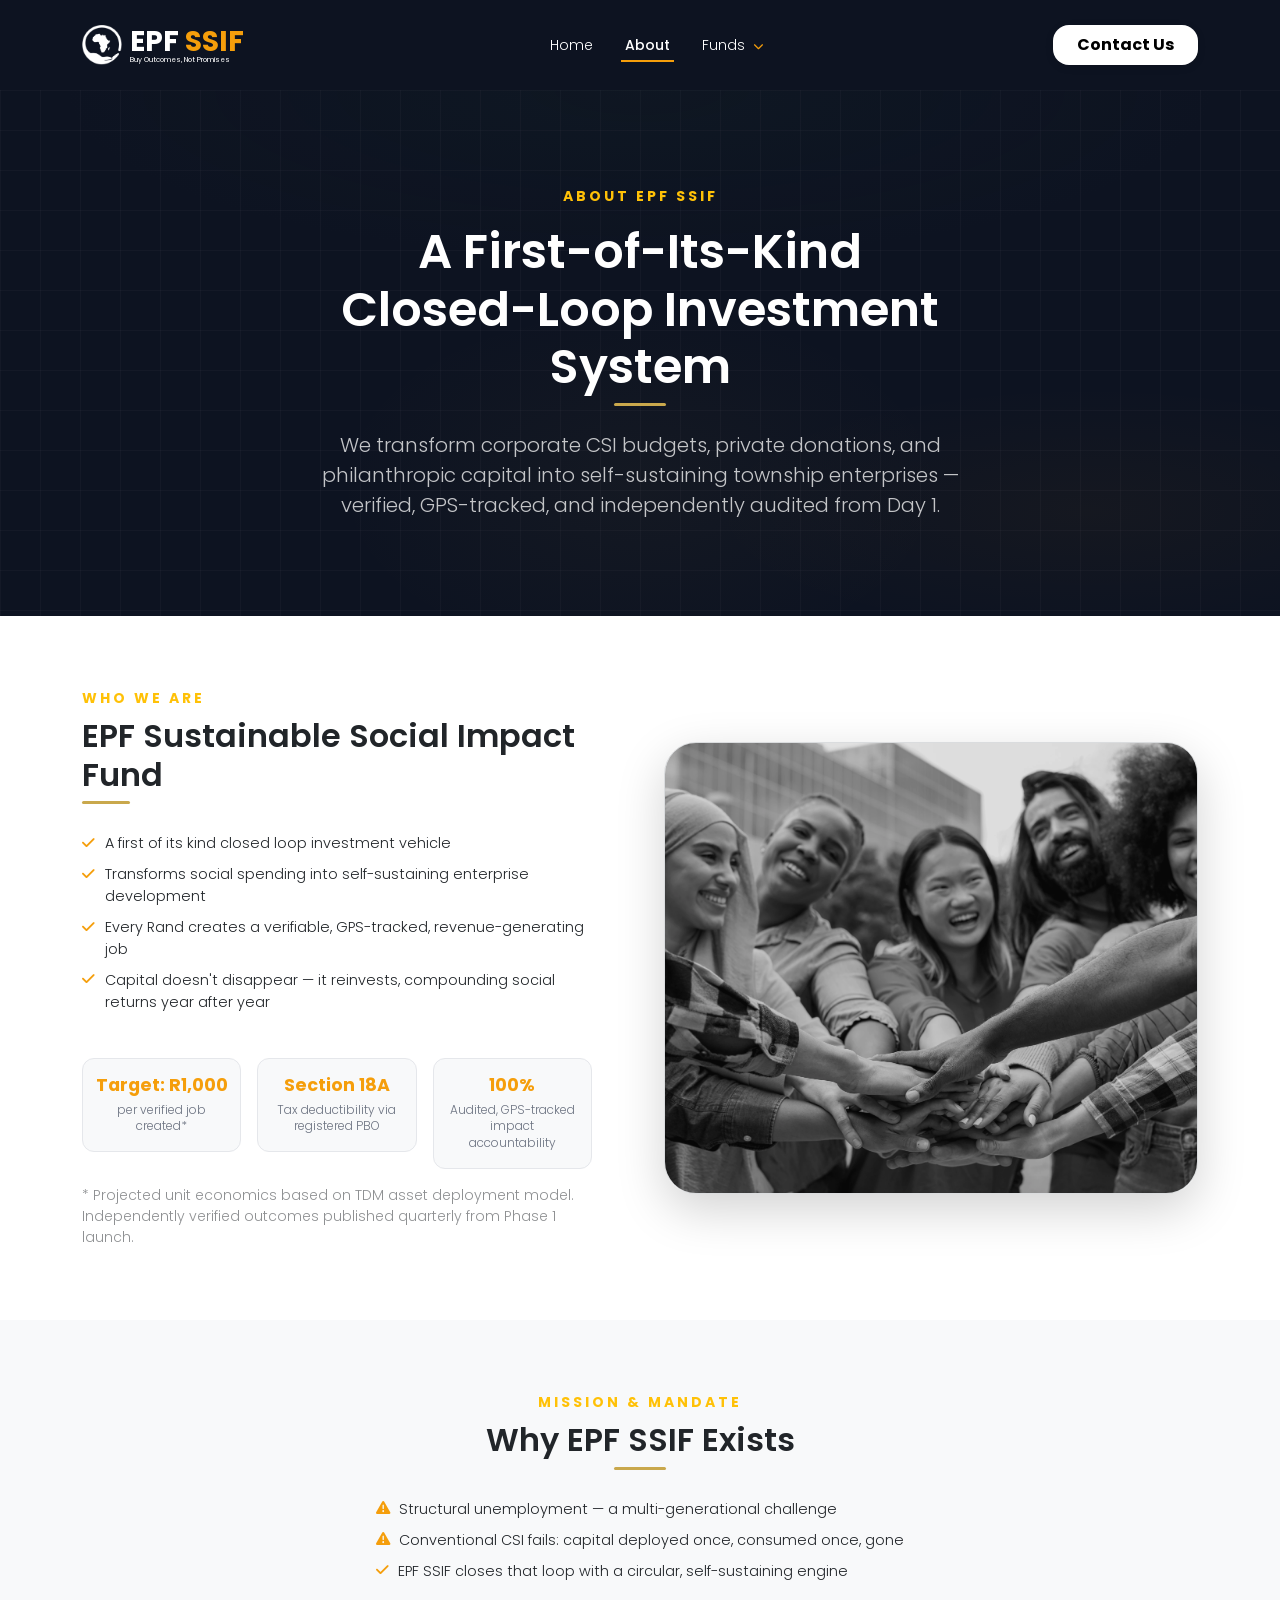
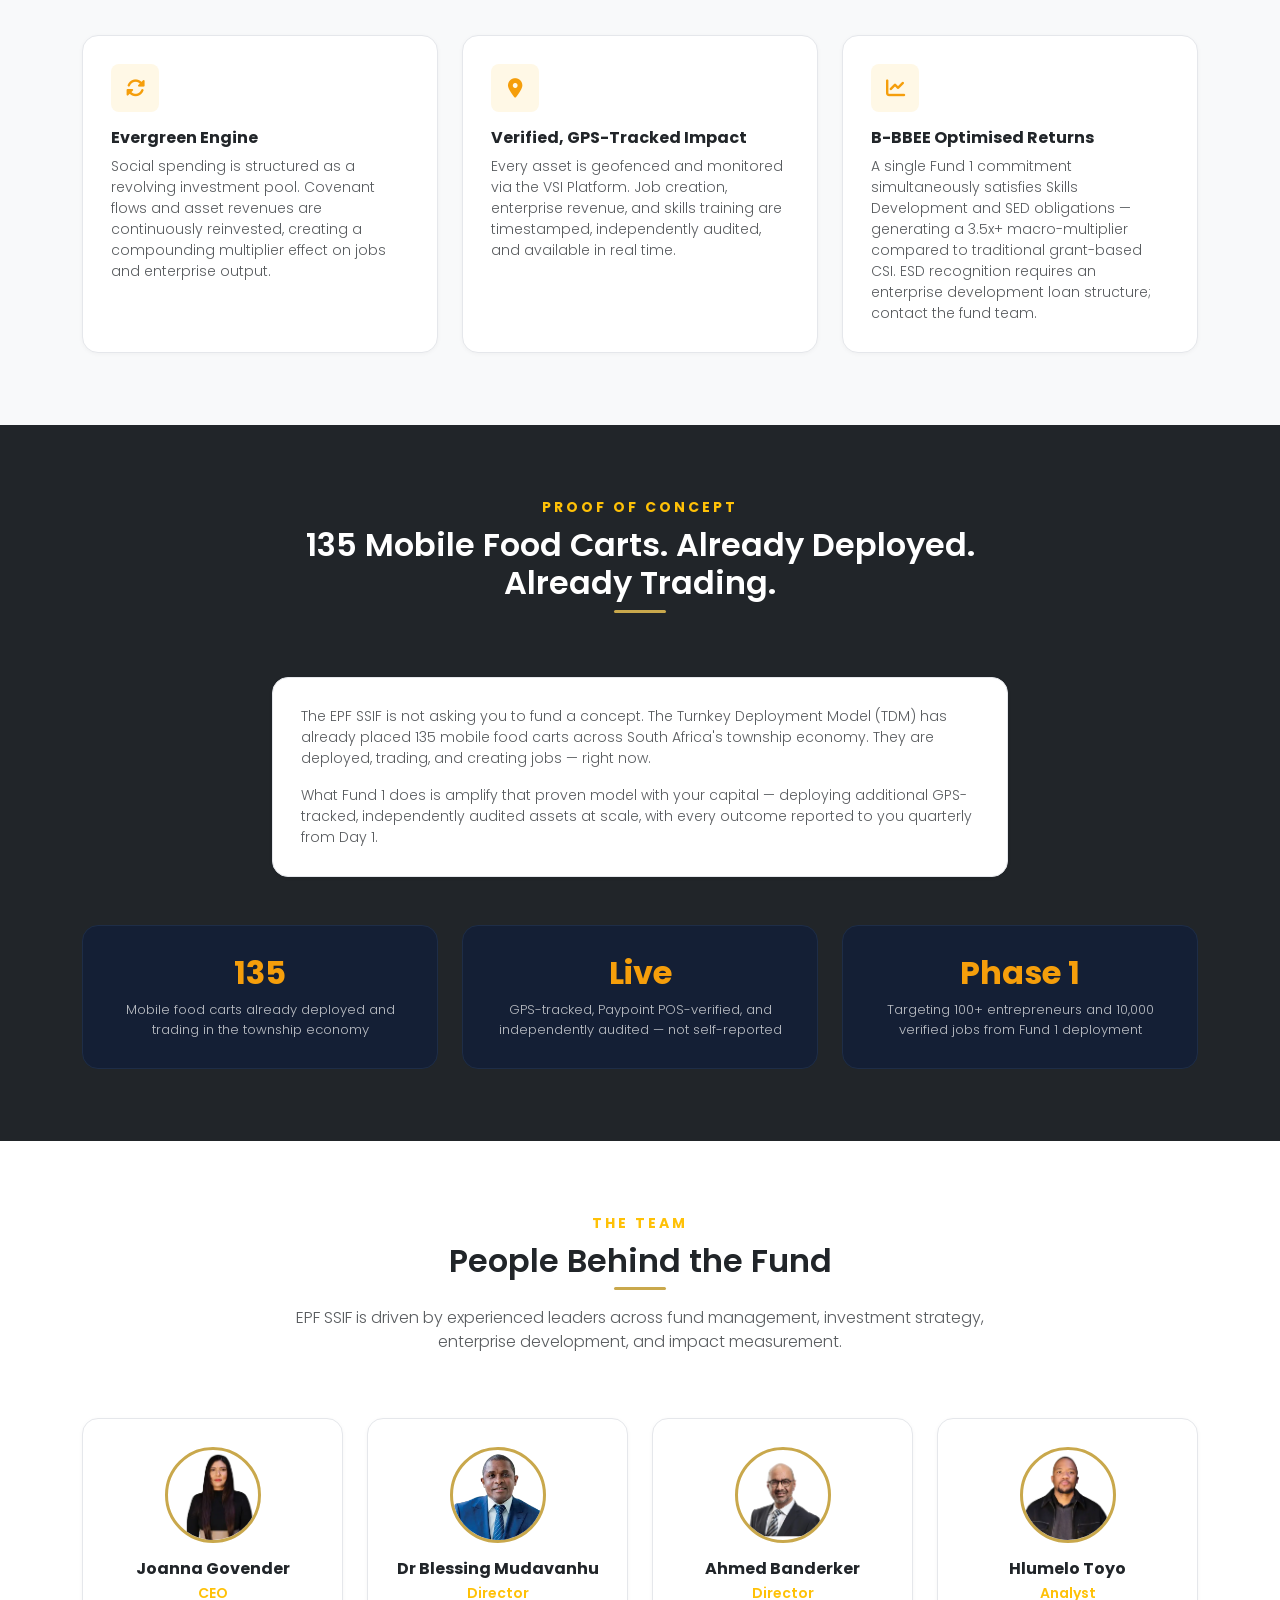
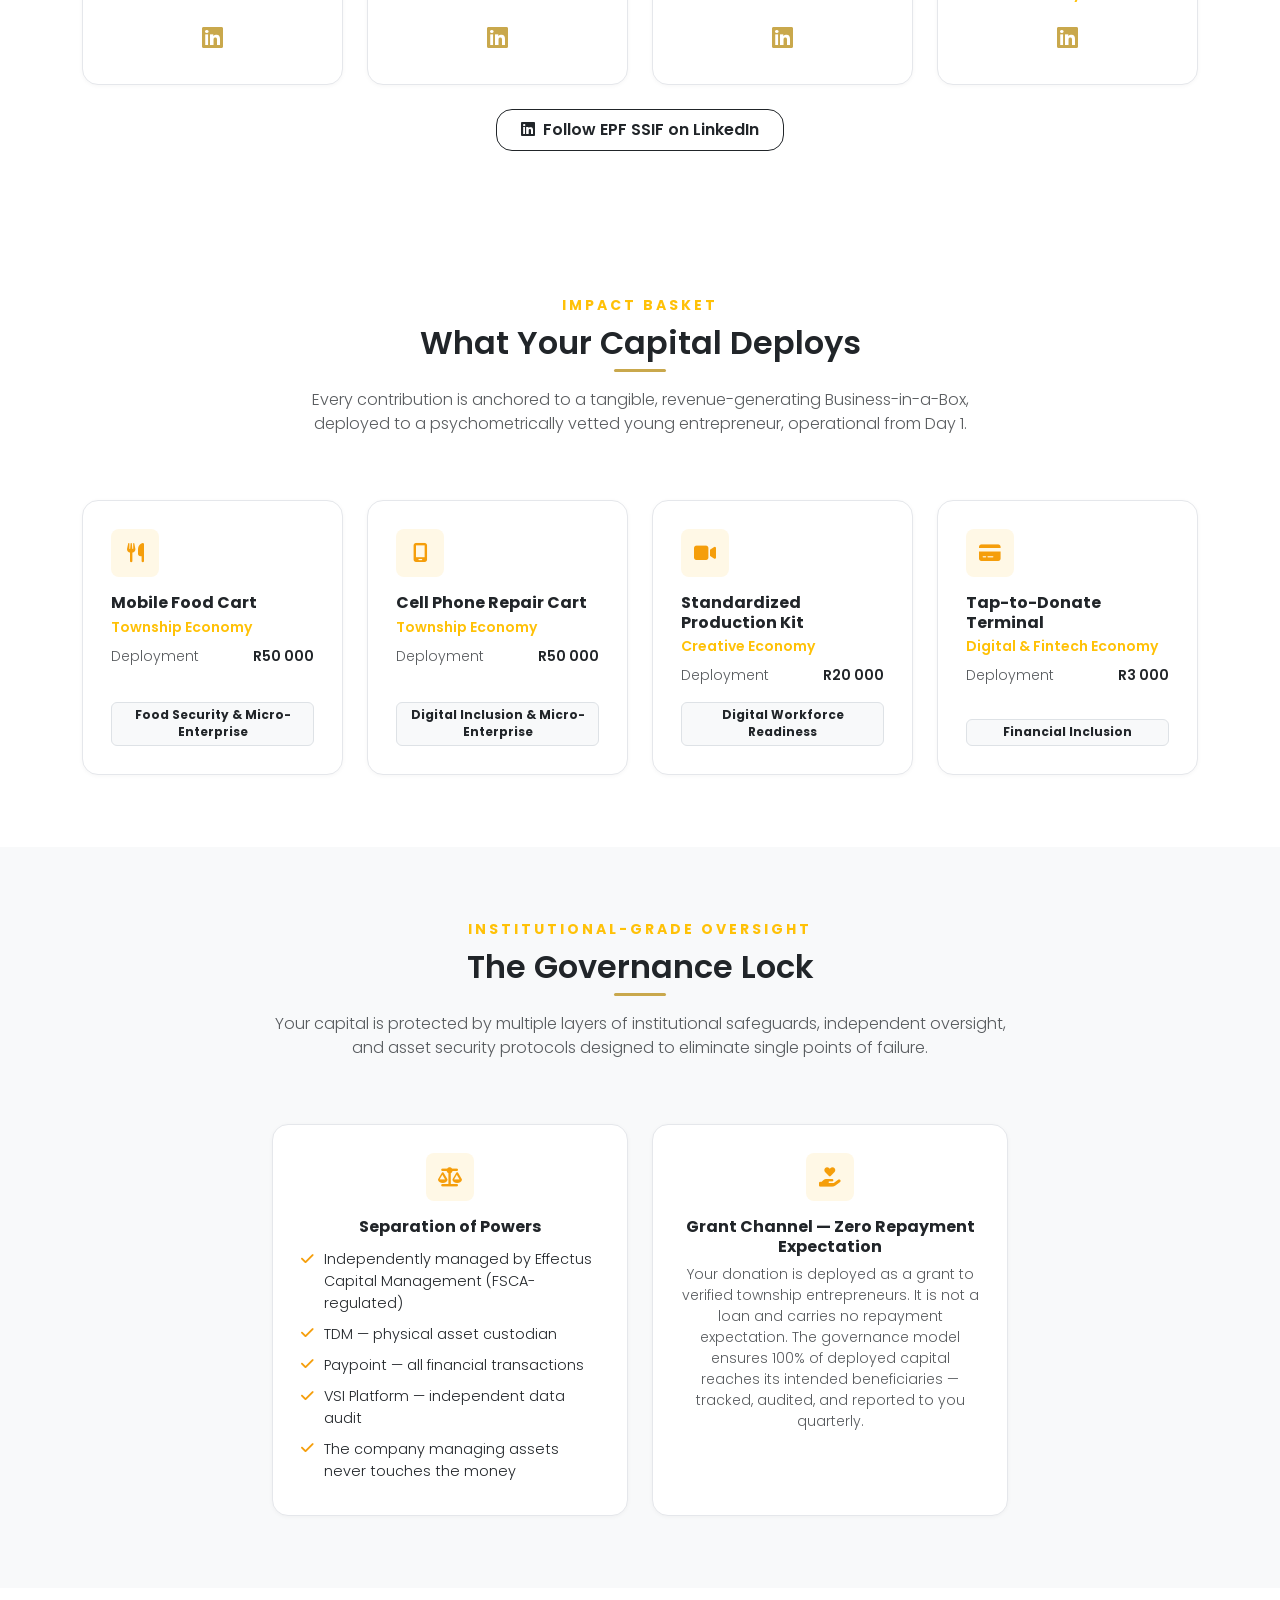
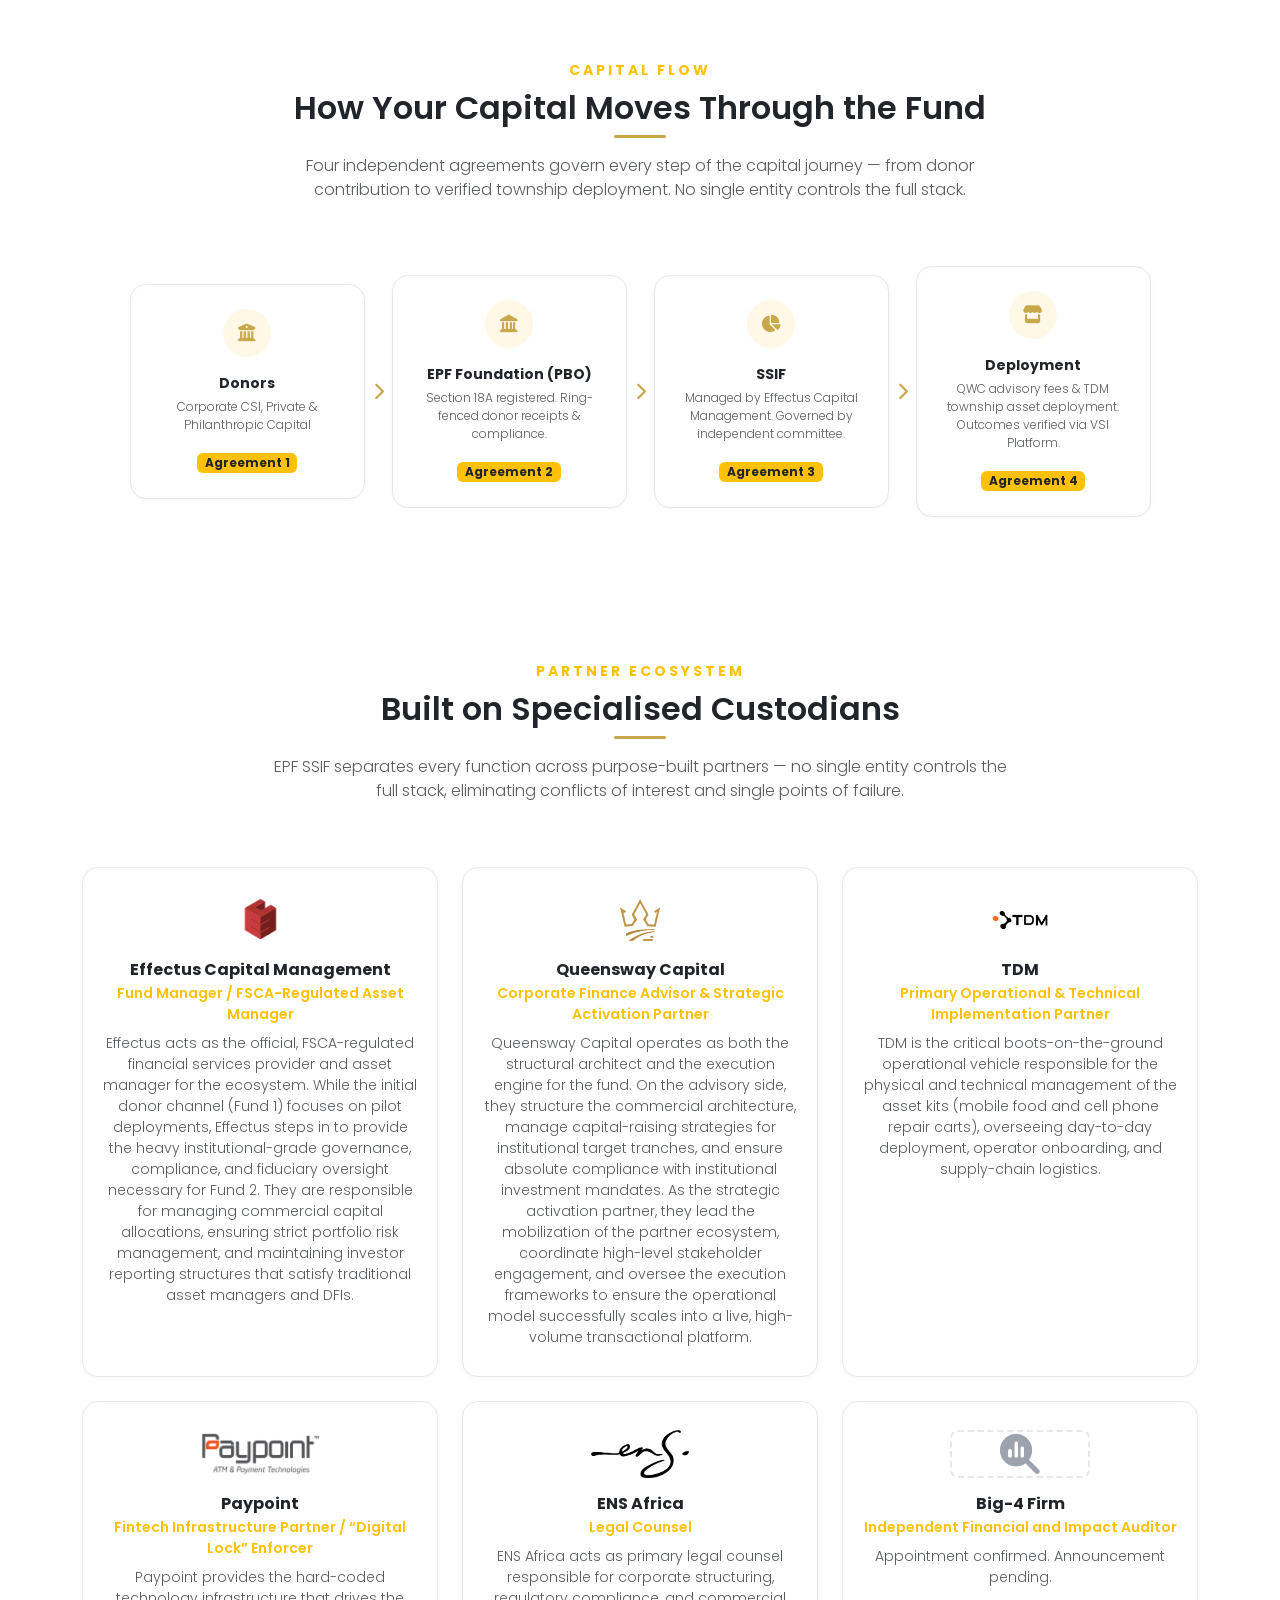
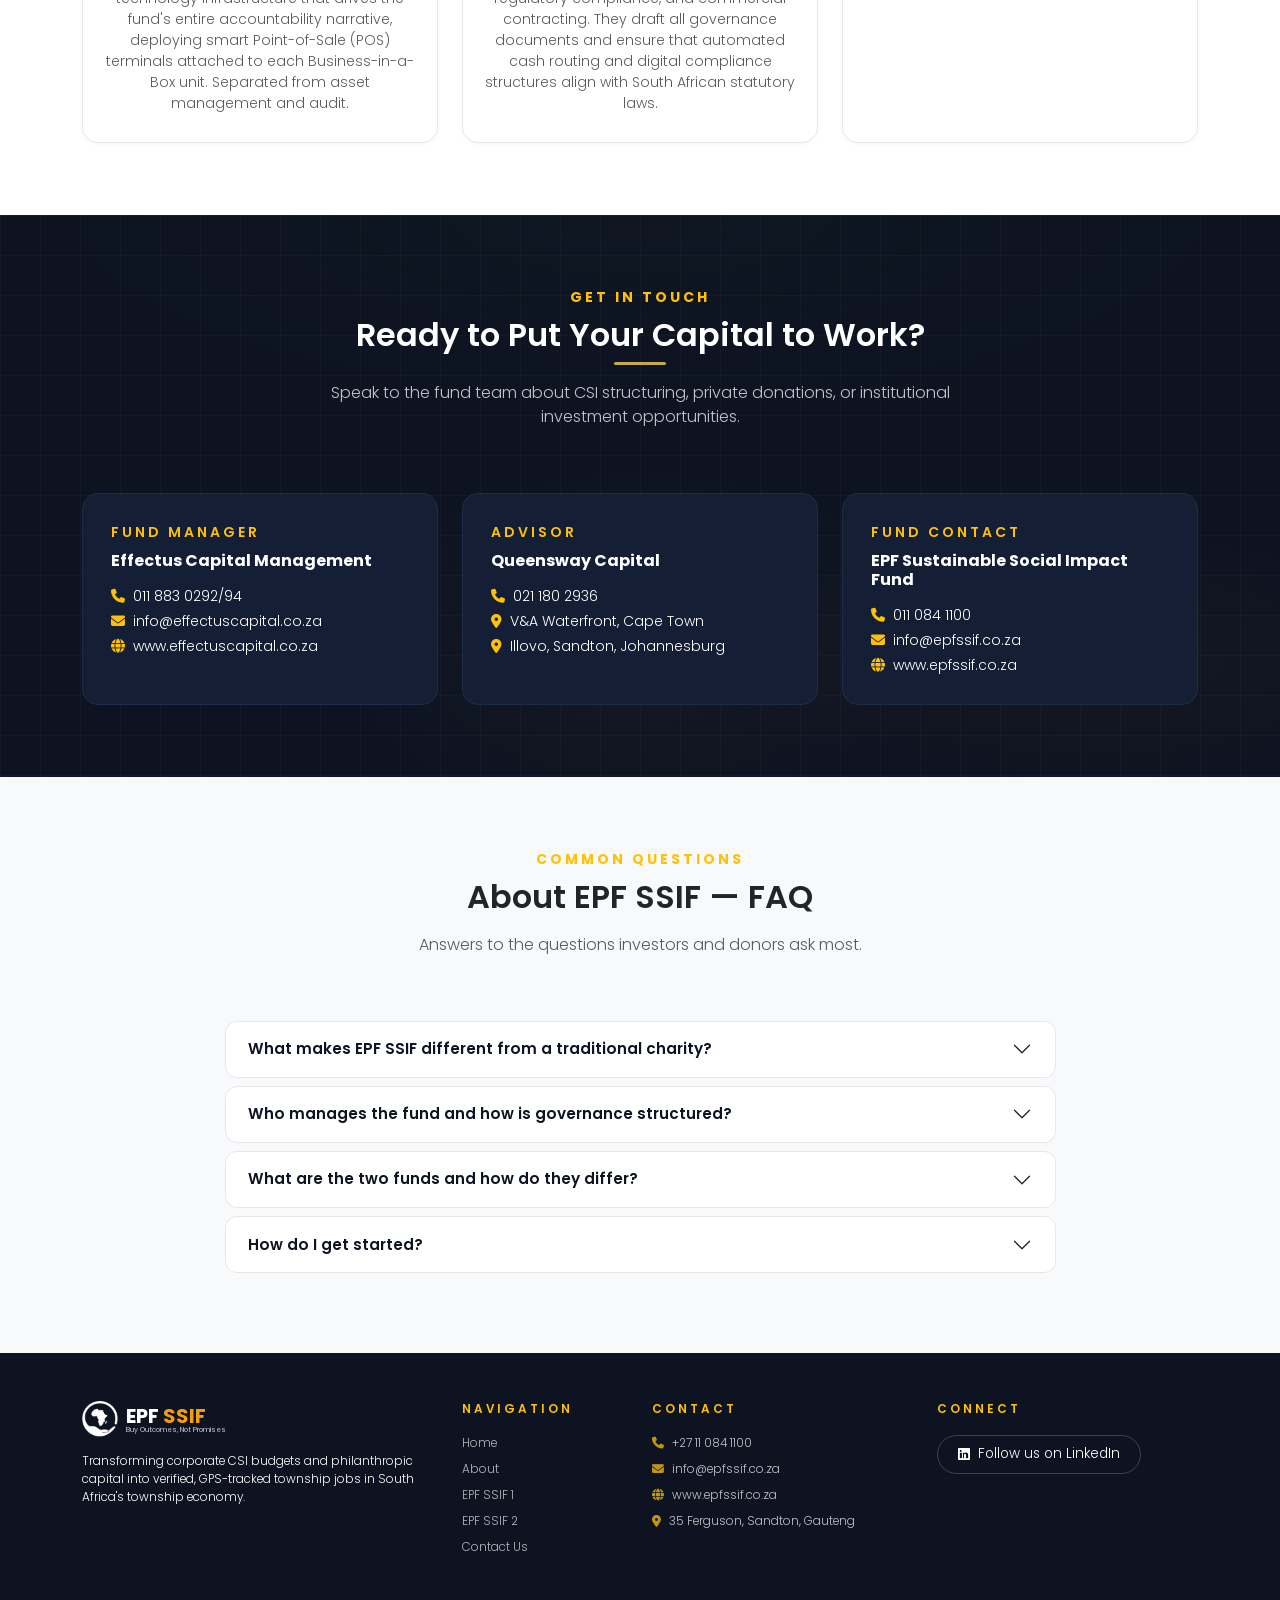
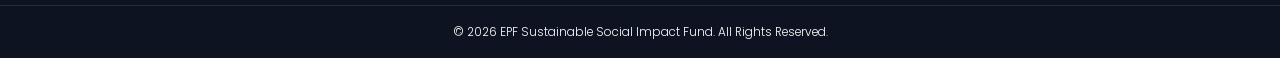
==== commit bfd77740: "Fix ESD consistency: remove false ESD claims from Fund 1 deliverables and FAQ" ====
--- a/about.html
+++ b/about.html
@@ -150,7 +150,7 @@
           <div class="deliverable-card h-100">
             <div class="deliverable-icon mb-3"><i class="fa-solid fa-chart-line"></i></div>
             <h6 class="fw-bold mb-2">B-BBEE Optimised Returns</h6>
-            <p class="small text-muted mb-0">A single SSIF commitment simultaneously satisfies ESD, Skills Development, and SED obligations — generating a 3.5x+ macro-multiplier compared to traditional grant-based CSI.</p>
+            <p class="small text-muted mb-0">A single Fund 1 commitment simultaneously satisfies Skills Development and SED obligations — generating a 3.5x+ macro-multiplier compared to traditional grant-based CSI. ESD recognition requires an enterprise development loan structure; contact the fund team.</p>
           </div>
         </div>
       </div>
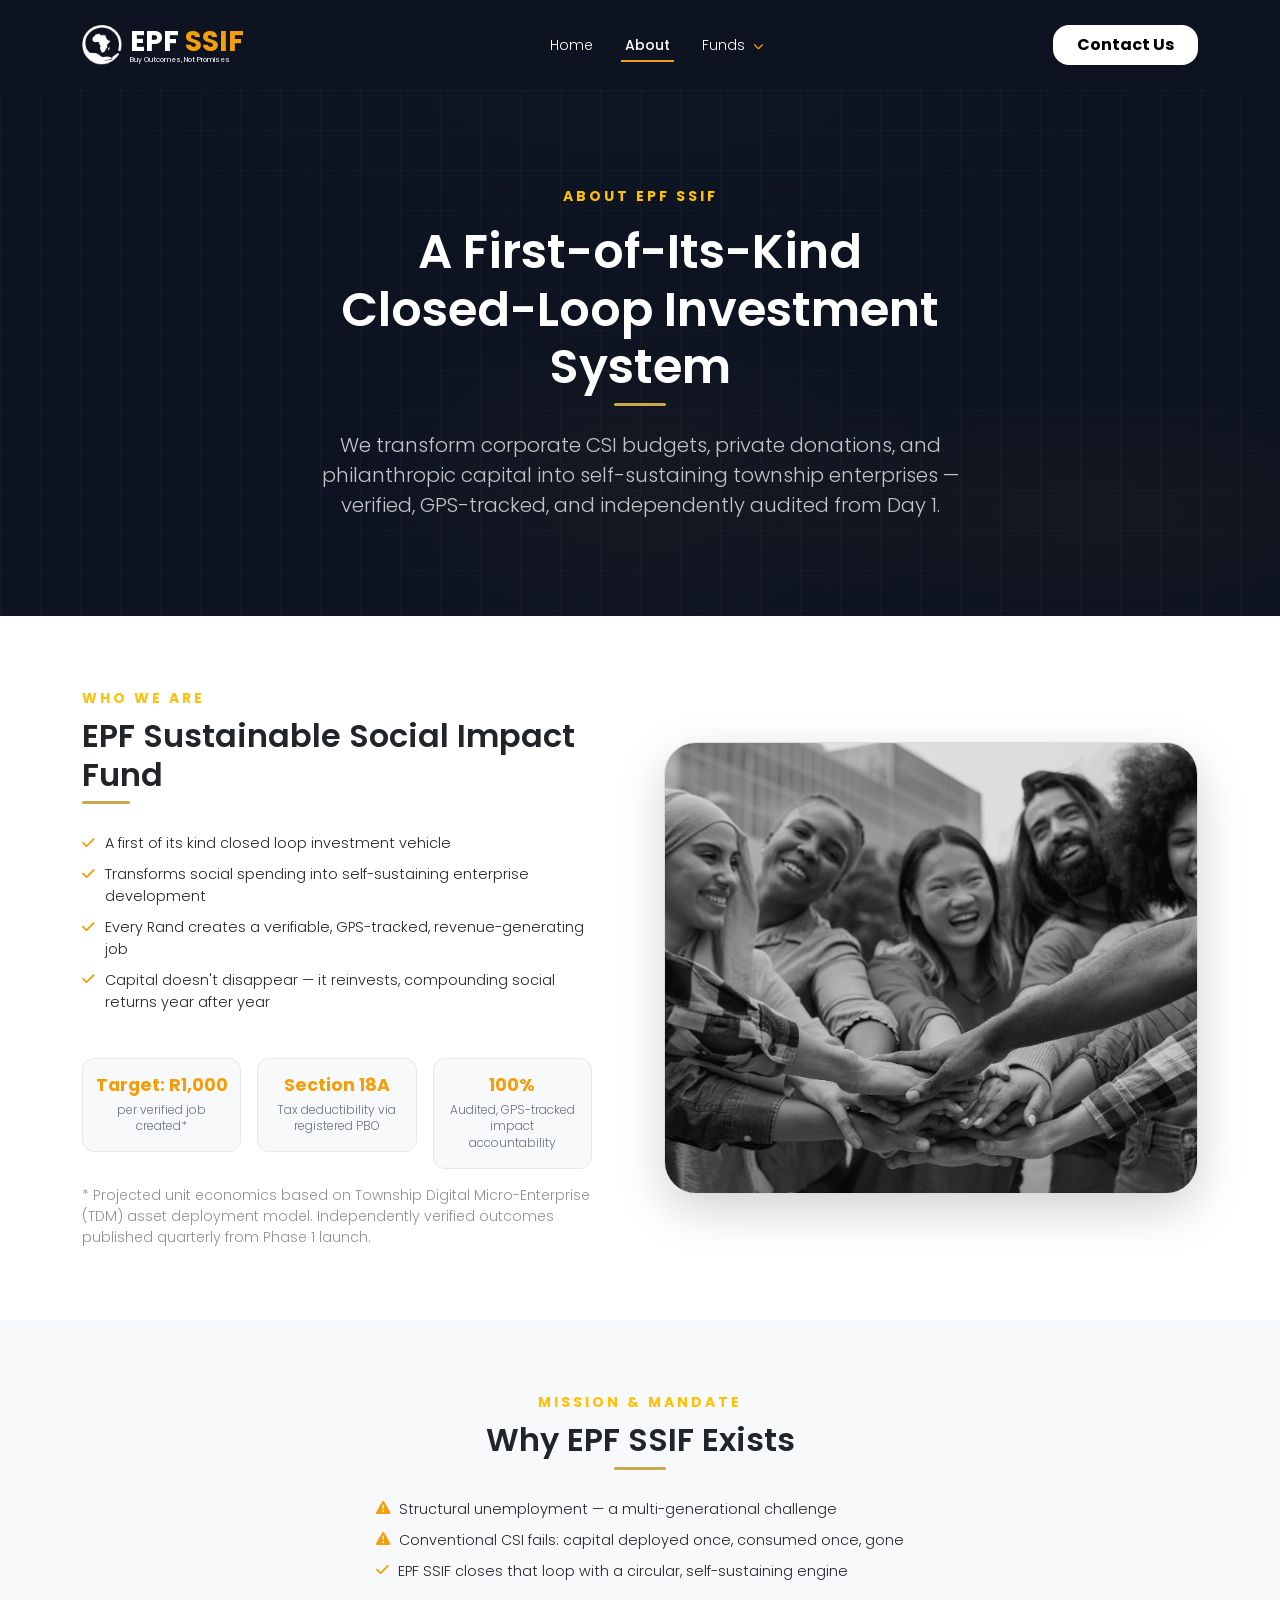
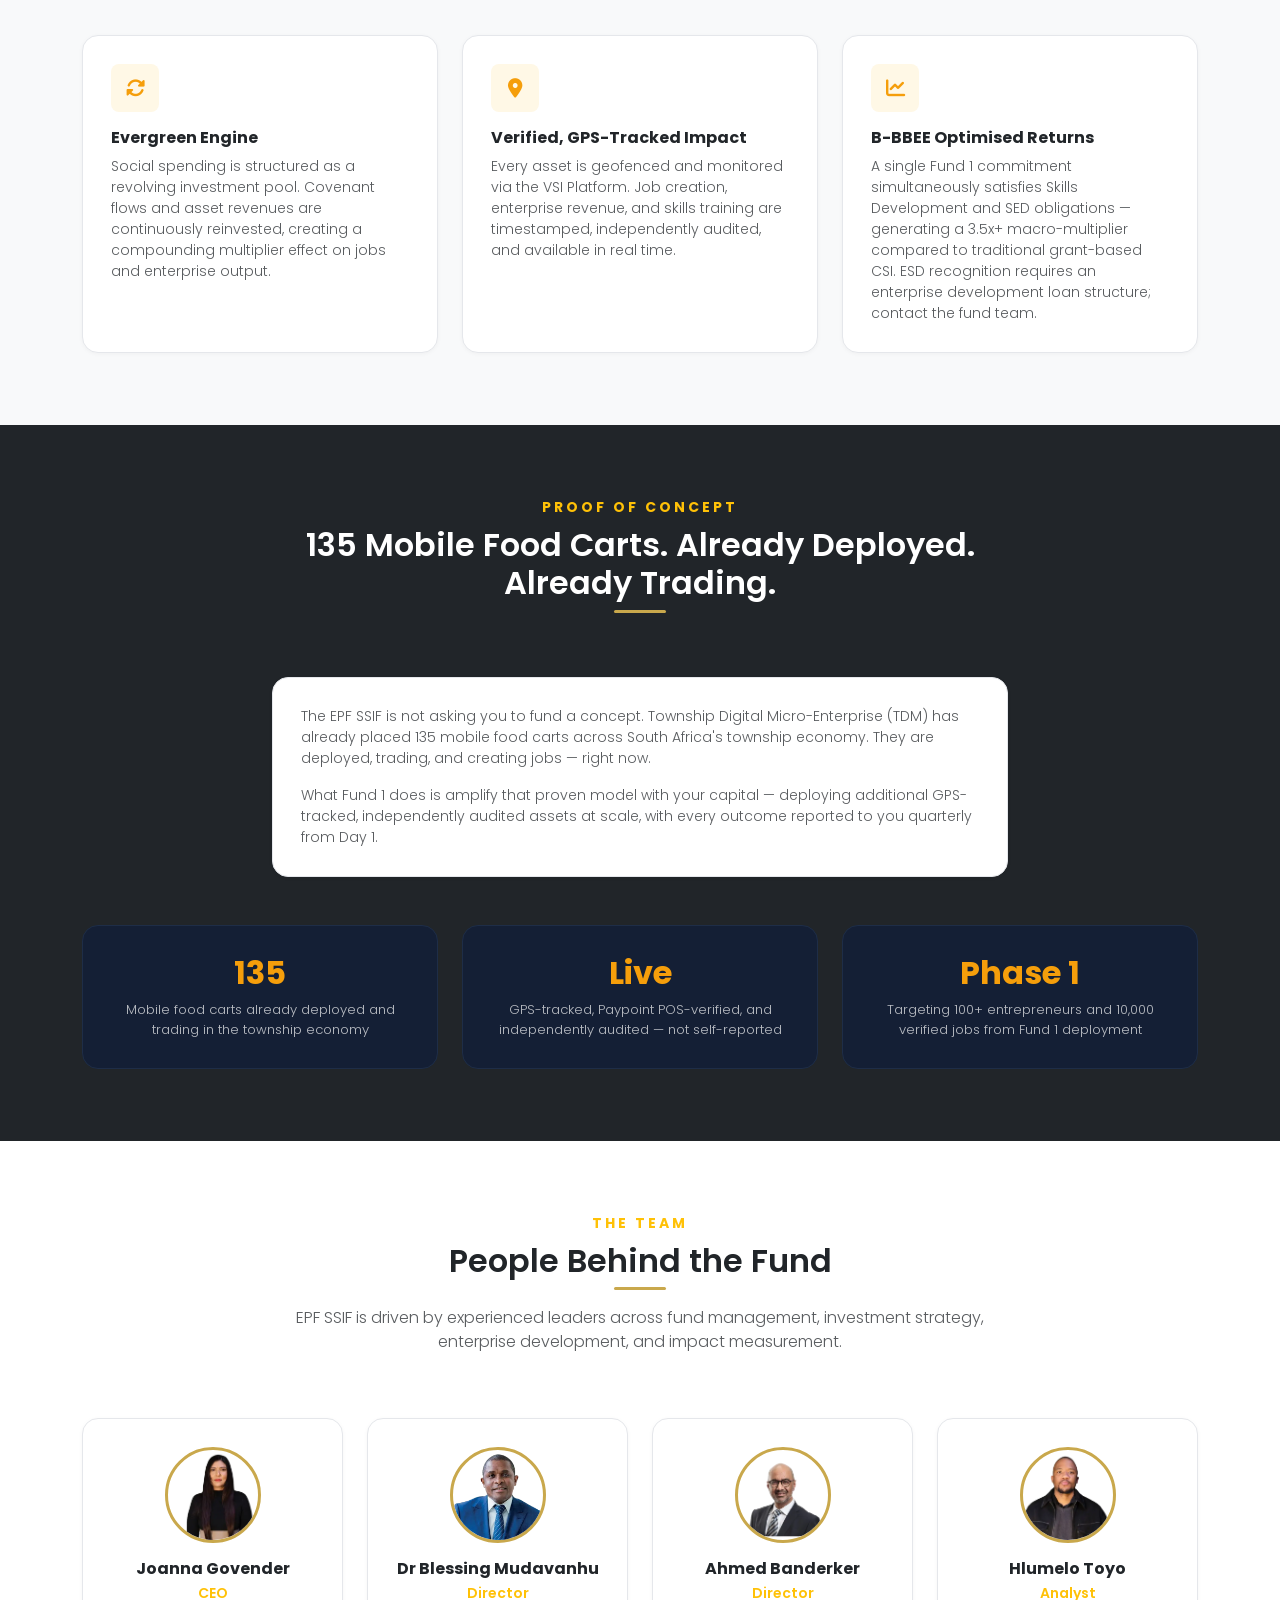
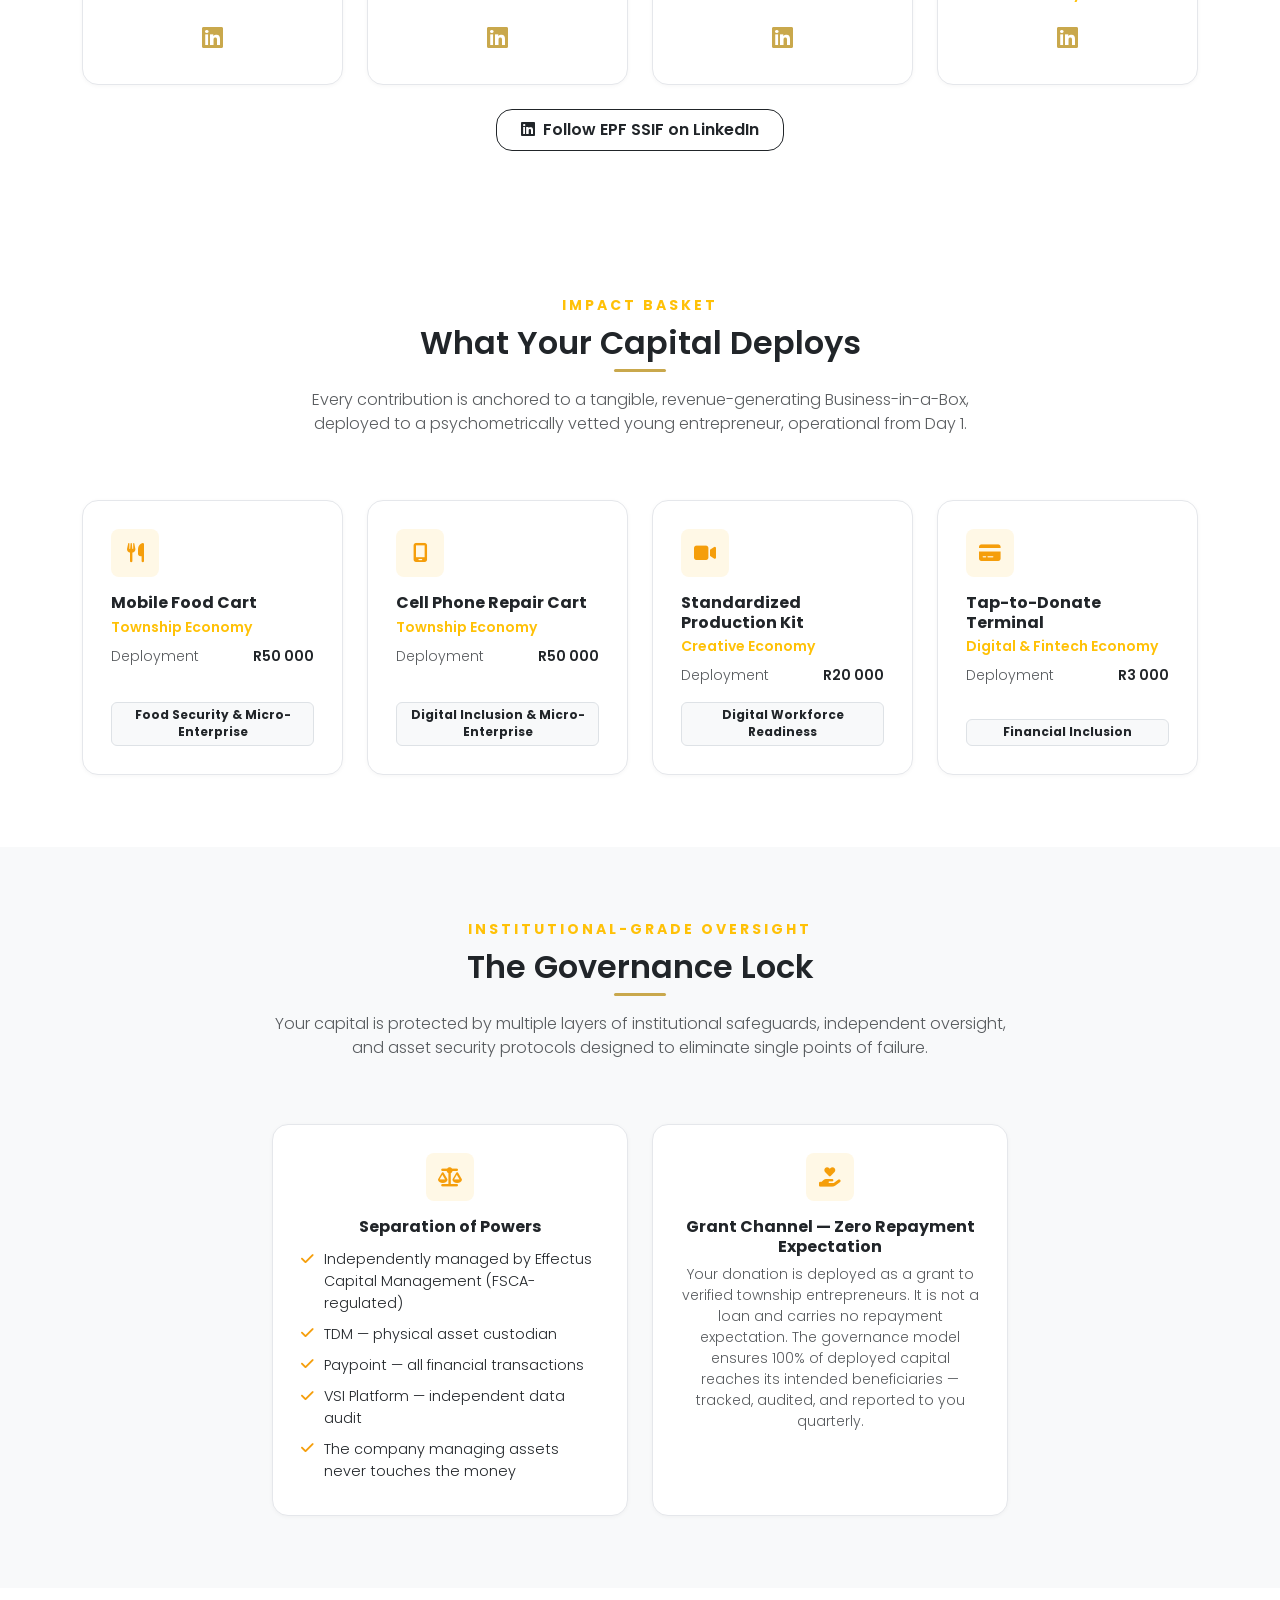
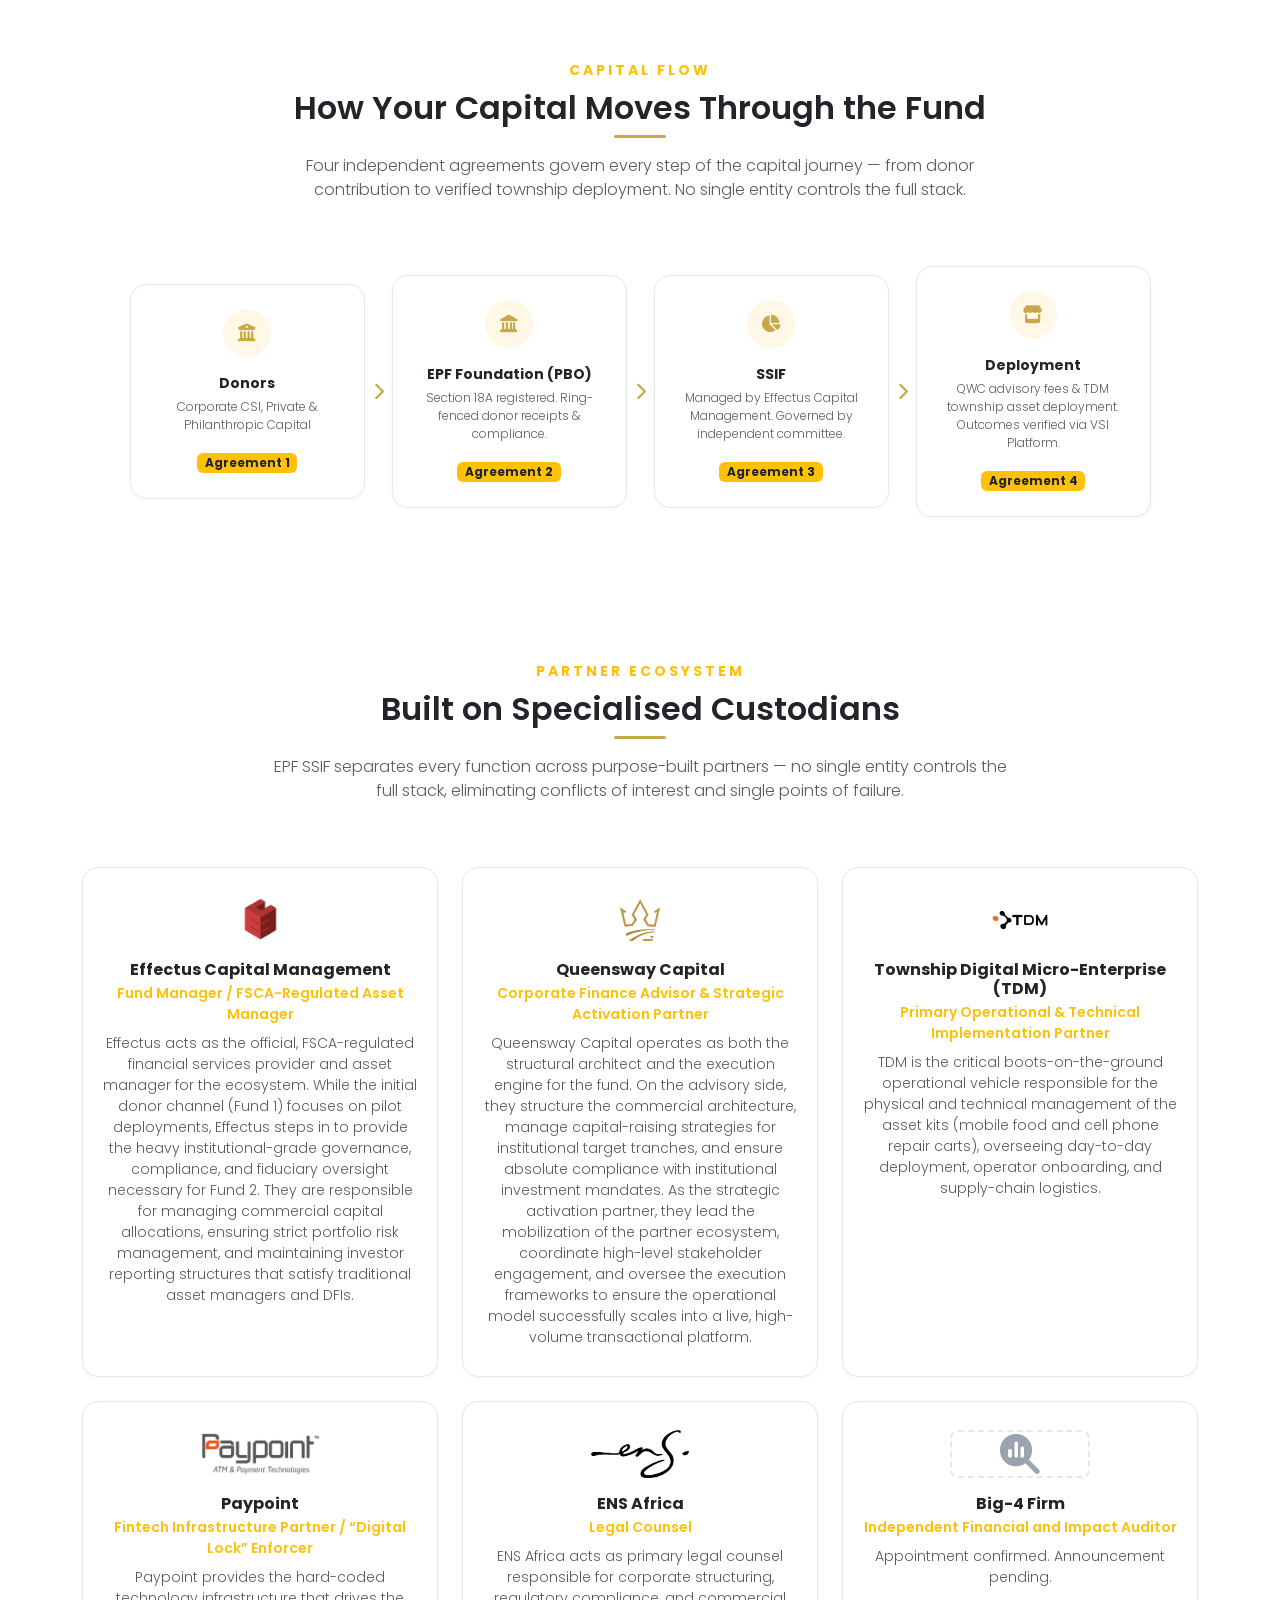
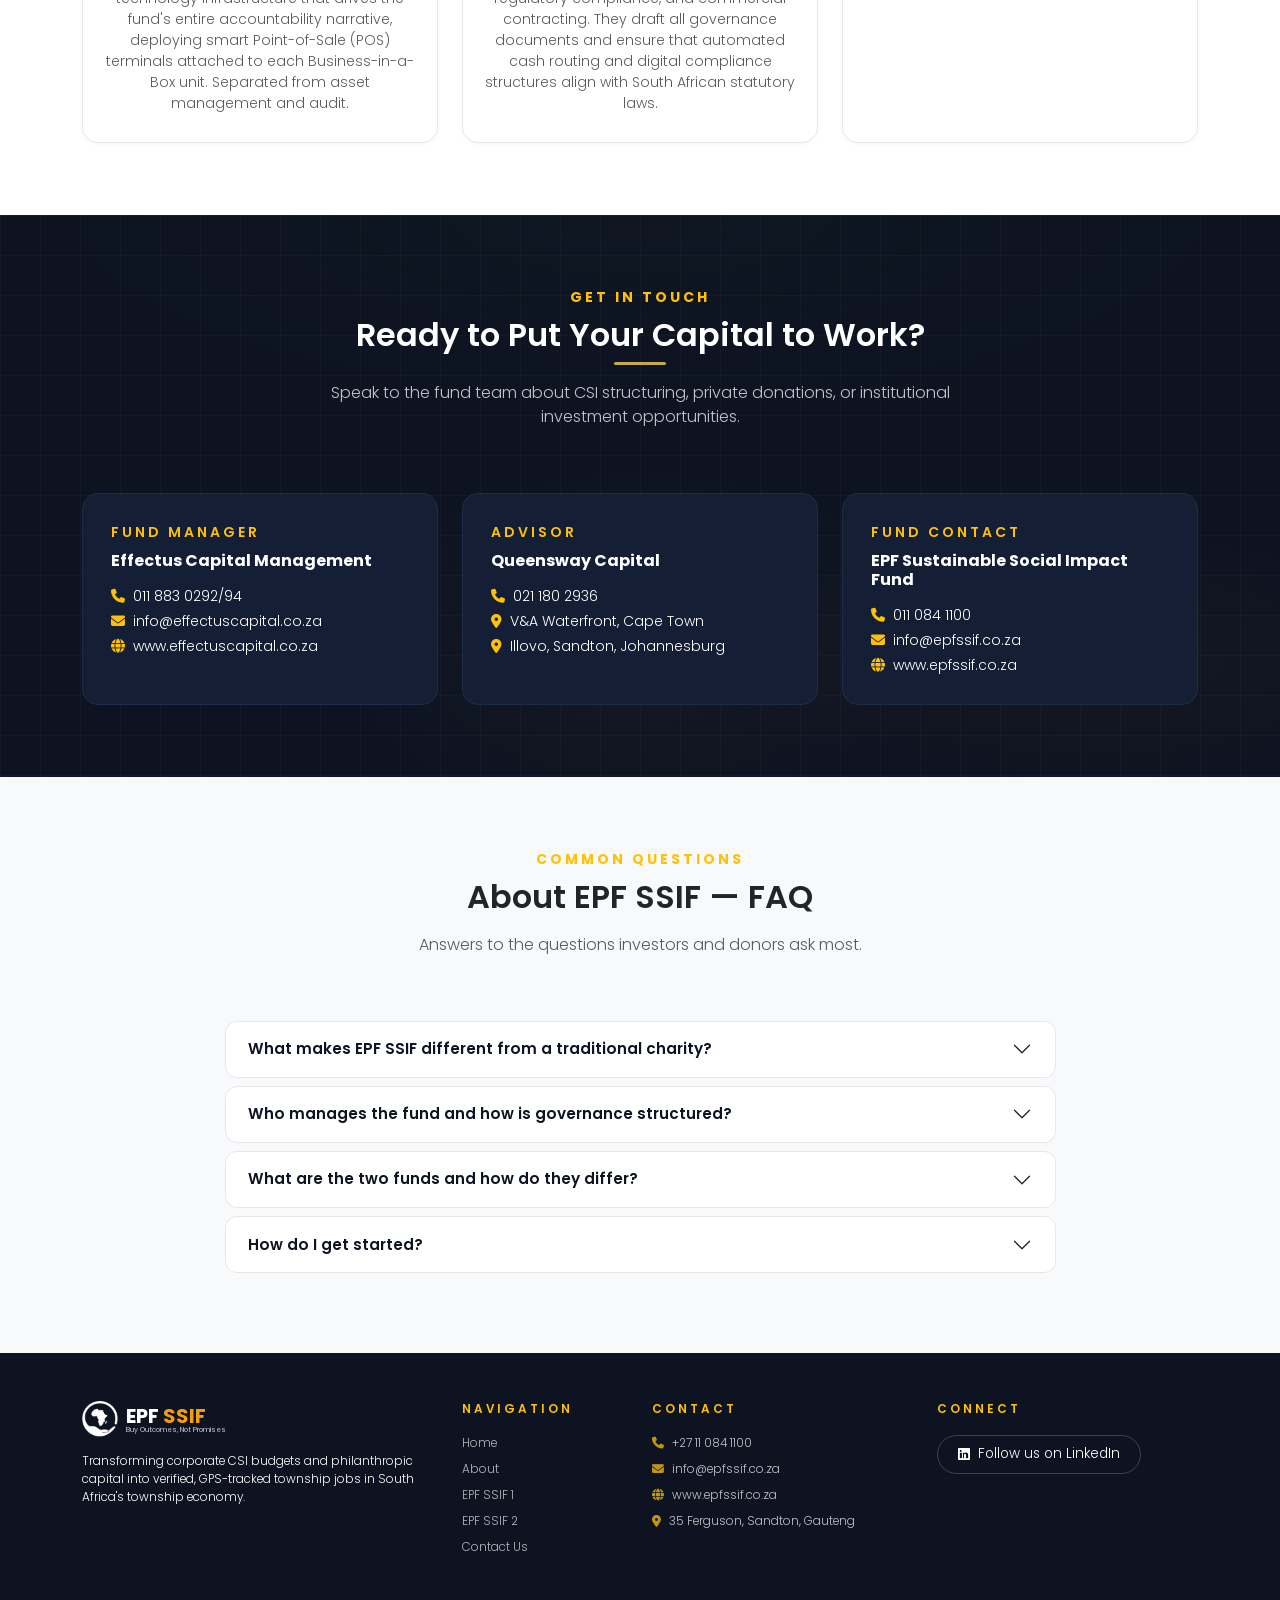
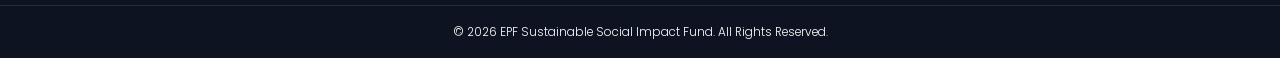
==== commit f2295c73: "Fix FSCA FAQ inconsistency; correct TDM full name to Township Digital Micro-Enterprise" ====
--- a/about.html
+++ b/about.html
@@ -103,7 +103,7 @@
               </div>
             </div>
           </div>
-          <p class="small opacity-50 mt-3 mb-0">* Projected unit economics based on TDM asset deployment model. Independently verified outcomes published quarterly from Phase 1 launch.</p>
+          <p class="small opacity-50 mt-3 mb-0">* Projected unit economics based on Township Digital Micro-Enterprise (TDM) asset deployment model. Independently verified outcomes published quarterly from Phase 1 launch.</p>
         </div>
 
         <div class="col-12 col-lg-6 reveal-right">
@@ -169,7 +169,7 @@
       <div class="row justify-content-center mb-5">
         <div class="col-12 col-lg-8 reveal">
           <div class="deliverable-card h-100">
-            <p class="text-muted small mb-3">The EPF SSIF is not asking you to fund a concept. The Turnkey Deployment Model (TDM) has already placed 135 mobile food carts across South Africa's township economy. They are deployed, trading, and creating jobs — right now.</p>
+            <p class="text-muted small mb-3">The EPF SSIF is not asking you to fund a concept. Township Digital Micro-Enterprise (TDM) has already placed 135 mobile food carts across South Africa's township economy. They are deployed, trading, and creating jobs — right now.</p>
             <p class="text-muted small mb-0">What Fund 1 does is amplify that proven model with your capital — deploying additional GPS-tracked, independently audited assets at scale, with every outcome reported to you quarterly from Day 1.</p>
           </div>
         </div>
@@ -448,7 +448,7 @@
         <div class="col-12 col-md-6 col-lg-4 reveal reveal-delay-3">
           <div class="about-partner-card h-100 text-center">
             <img src="assets/images/tdm.webp" alt="TDM logo" class="about-partner-img mb-3">
-            <h6 class="fw-bold mb-1">TDM</h6>
+            <h6 class="fw-bold mb-1">Township Digital Micro-Enterprise (TDM)</h6>
             <p class="small text-warning fw-semibold mb-2">Primary Operational &amp; Technical Implementation Partner</p>
             <p class="small text-muted mb-0">TDM is the critical boots-on-the-ground operational vehicle responsible for the physical and technical management of the asset kits (mobile food and cell phone repair carts), overseeing day-to-day deployment, operator onboarding, and supply-chain logistics.</p>
           </div>
@@ -585,7 +585,7 @@
                 <div class="accordion-body">
                   <ul class="epf-check-list">
                     <li><i class="fa-solid fa-circle-info"></i><strong>SSIF 1 (Active Now)</strong> — Donor channel. Section 18A eligible. No financial return. For CSI, B-BBEE, private donors, and philanthropic institutions.</li>
-                    <li><i class="fa-solid fa-circle-info"></i><strong>SSIF 2 (Q1 2027)</strong> — Investment channel. FSCA-regulated. Designed for institutional capital, pension funds, and impact investors seeking financial returns alongside ESG impact.</li>
+                    <li><i class="fa-solid fa-circle-info"></i><strong>SSIF 2 (Q1 2027)</strong> — Investment channel. FSCA-aligned | Managed by Effectus Capital Management (FSP licensed) | Fund regulatory approval in process. Designed for institutional capital, pension funds, and impact investors seeking financial returns alongside ESG impact.</li>
                   </ul>
                 </div>
               </div>
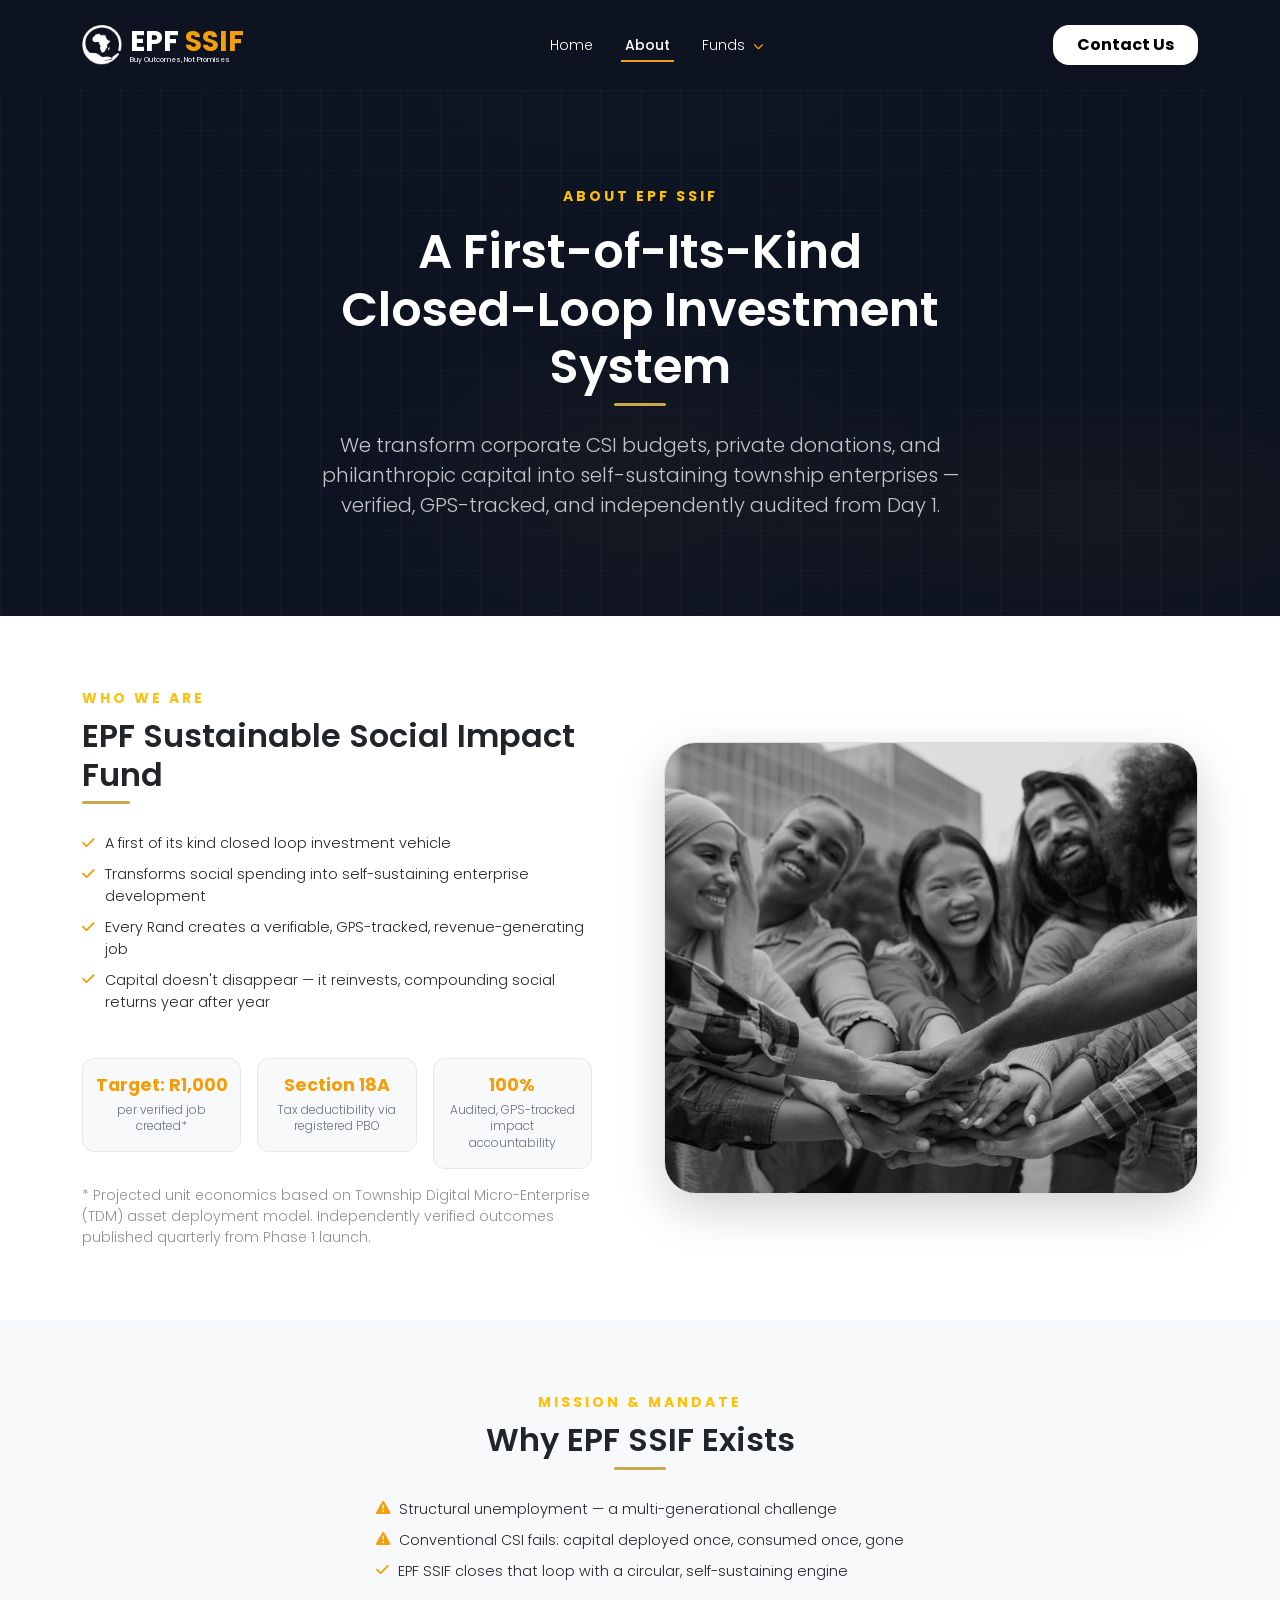
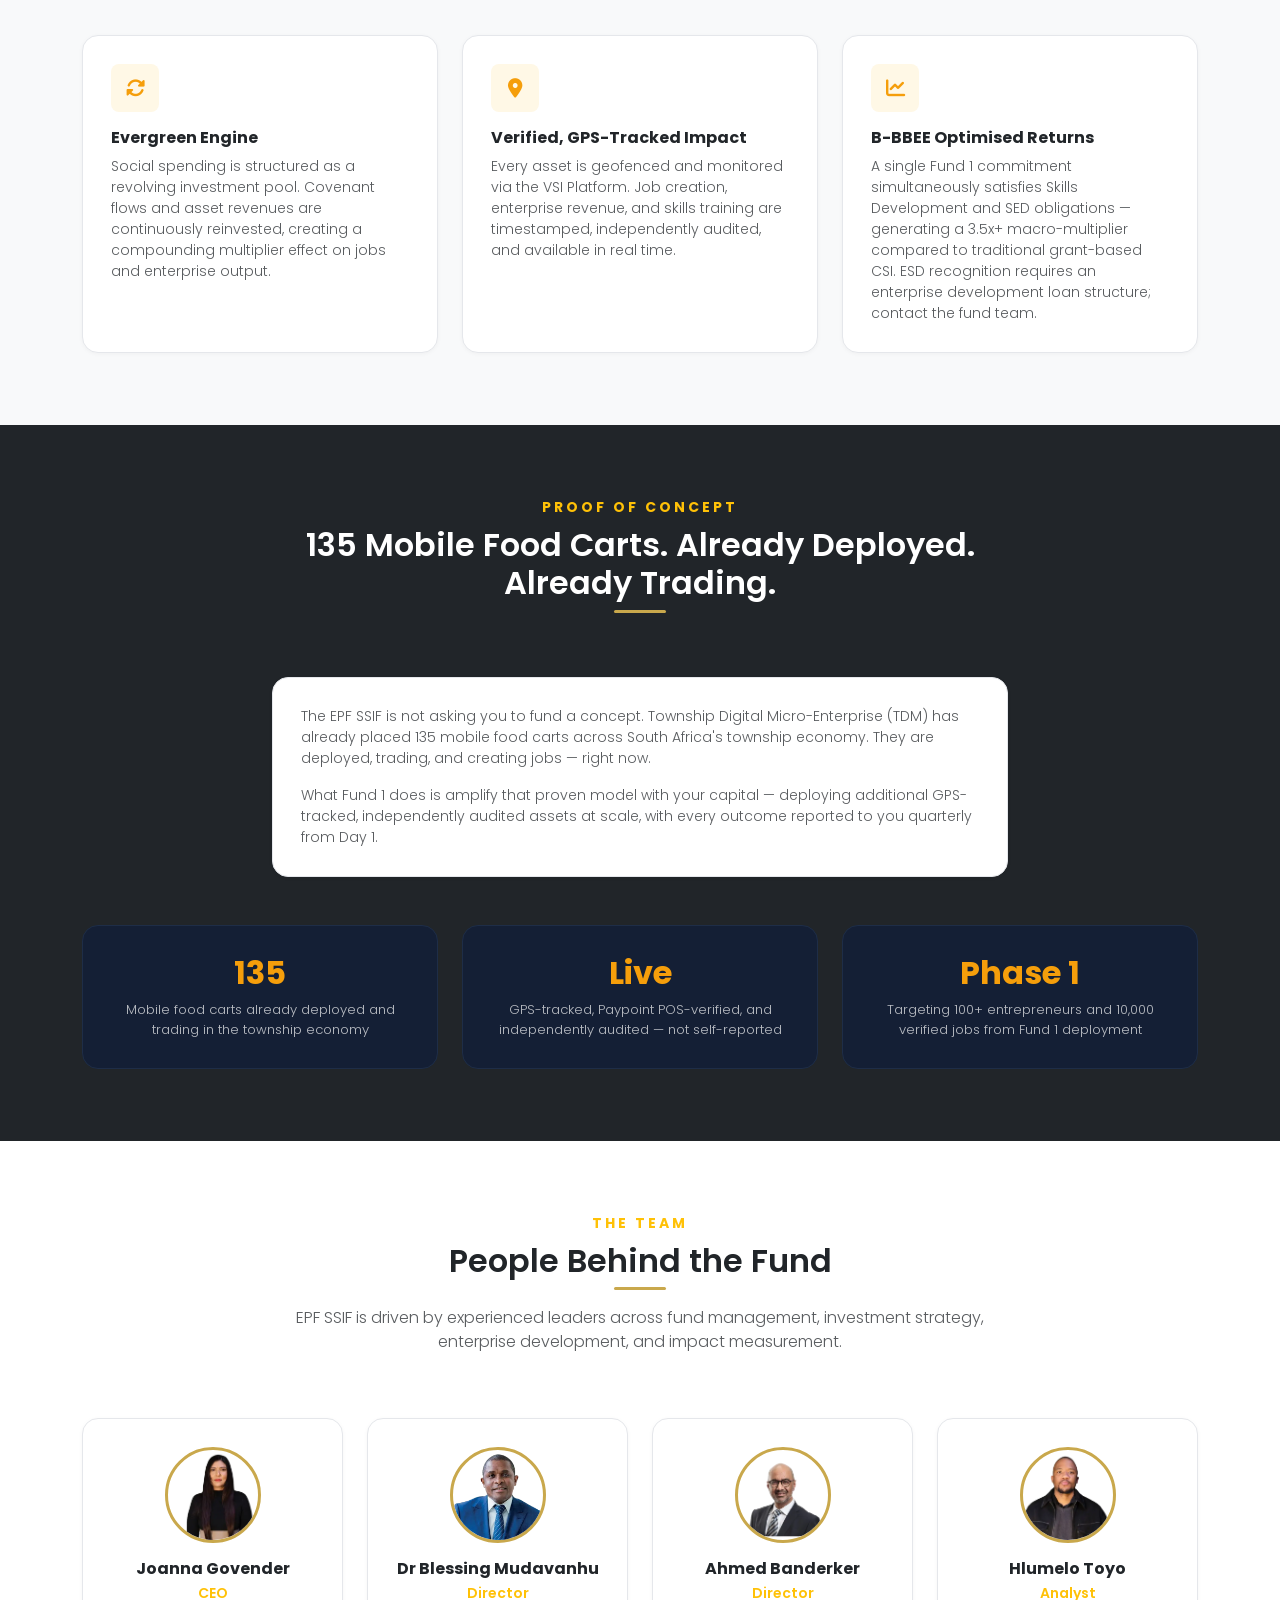
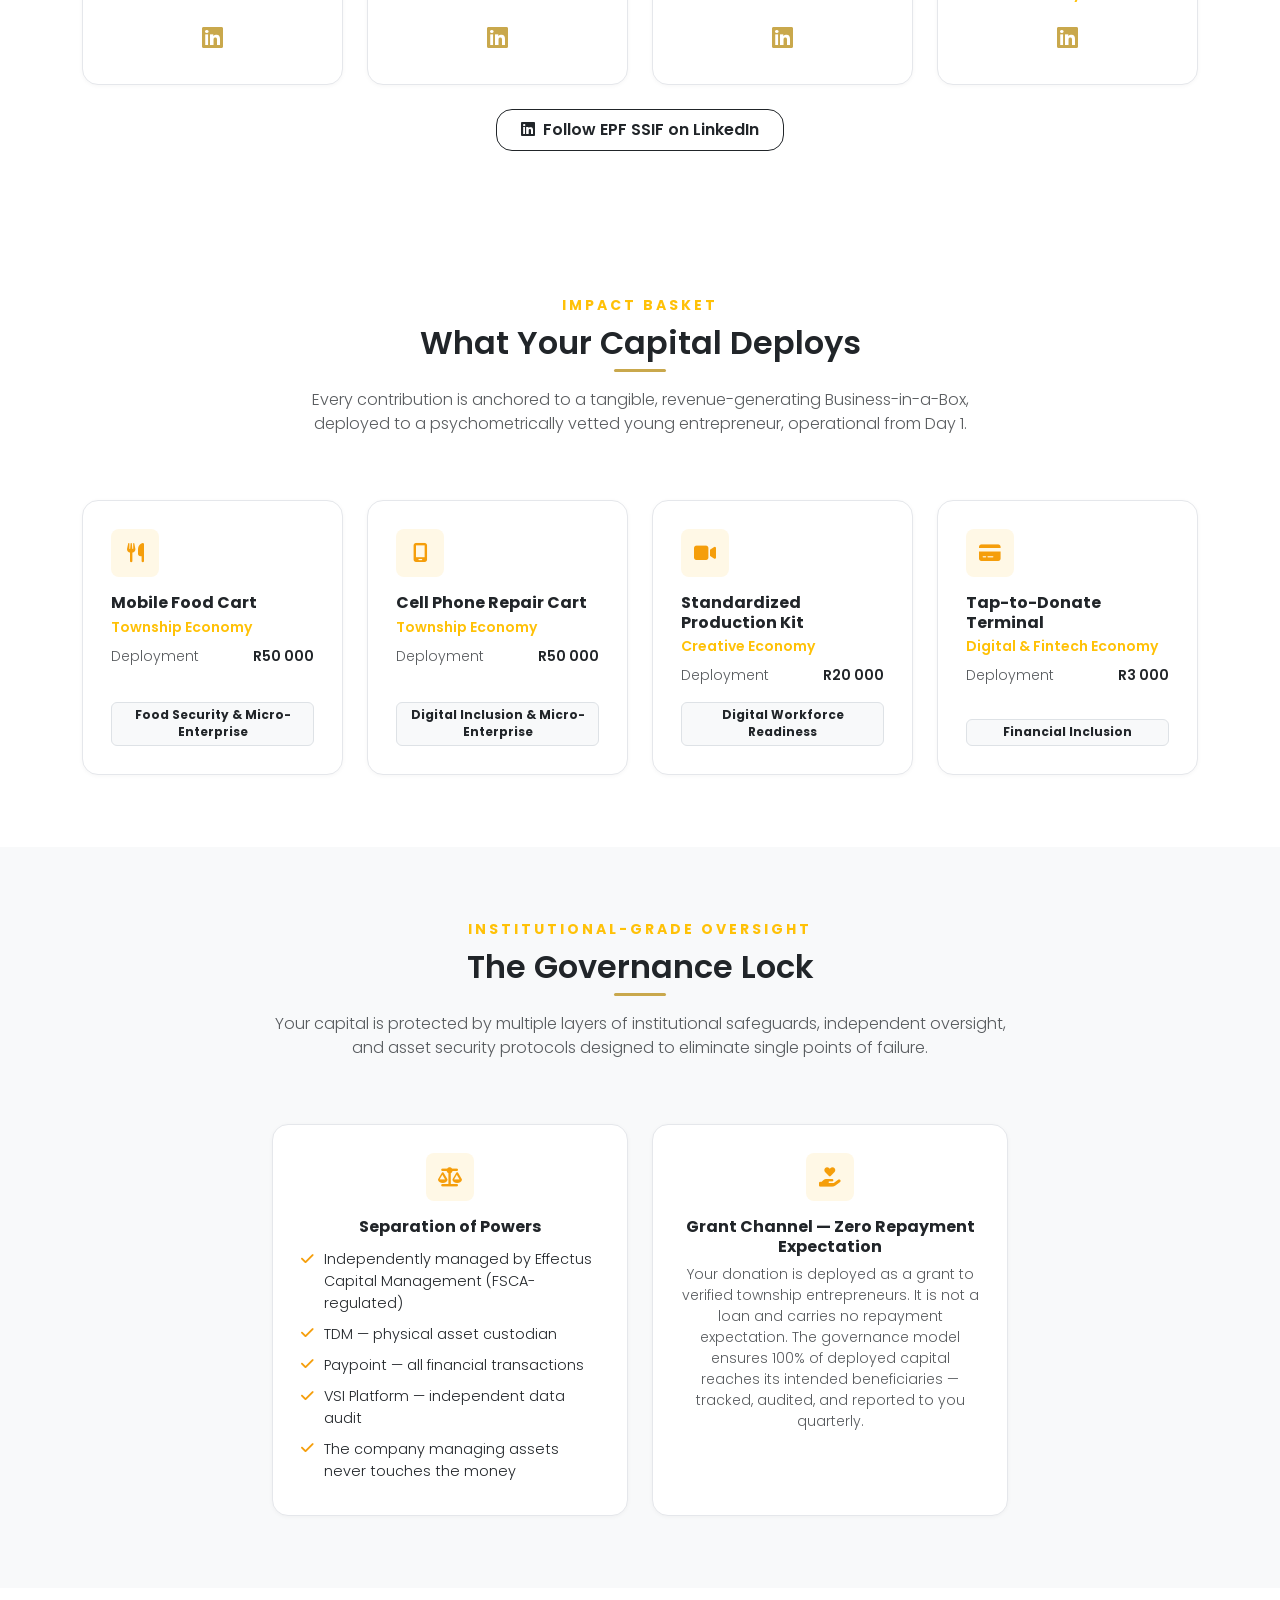
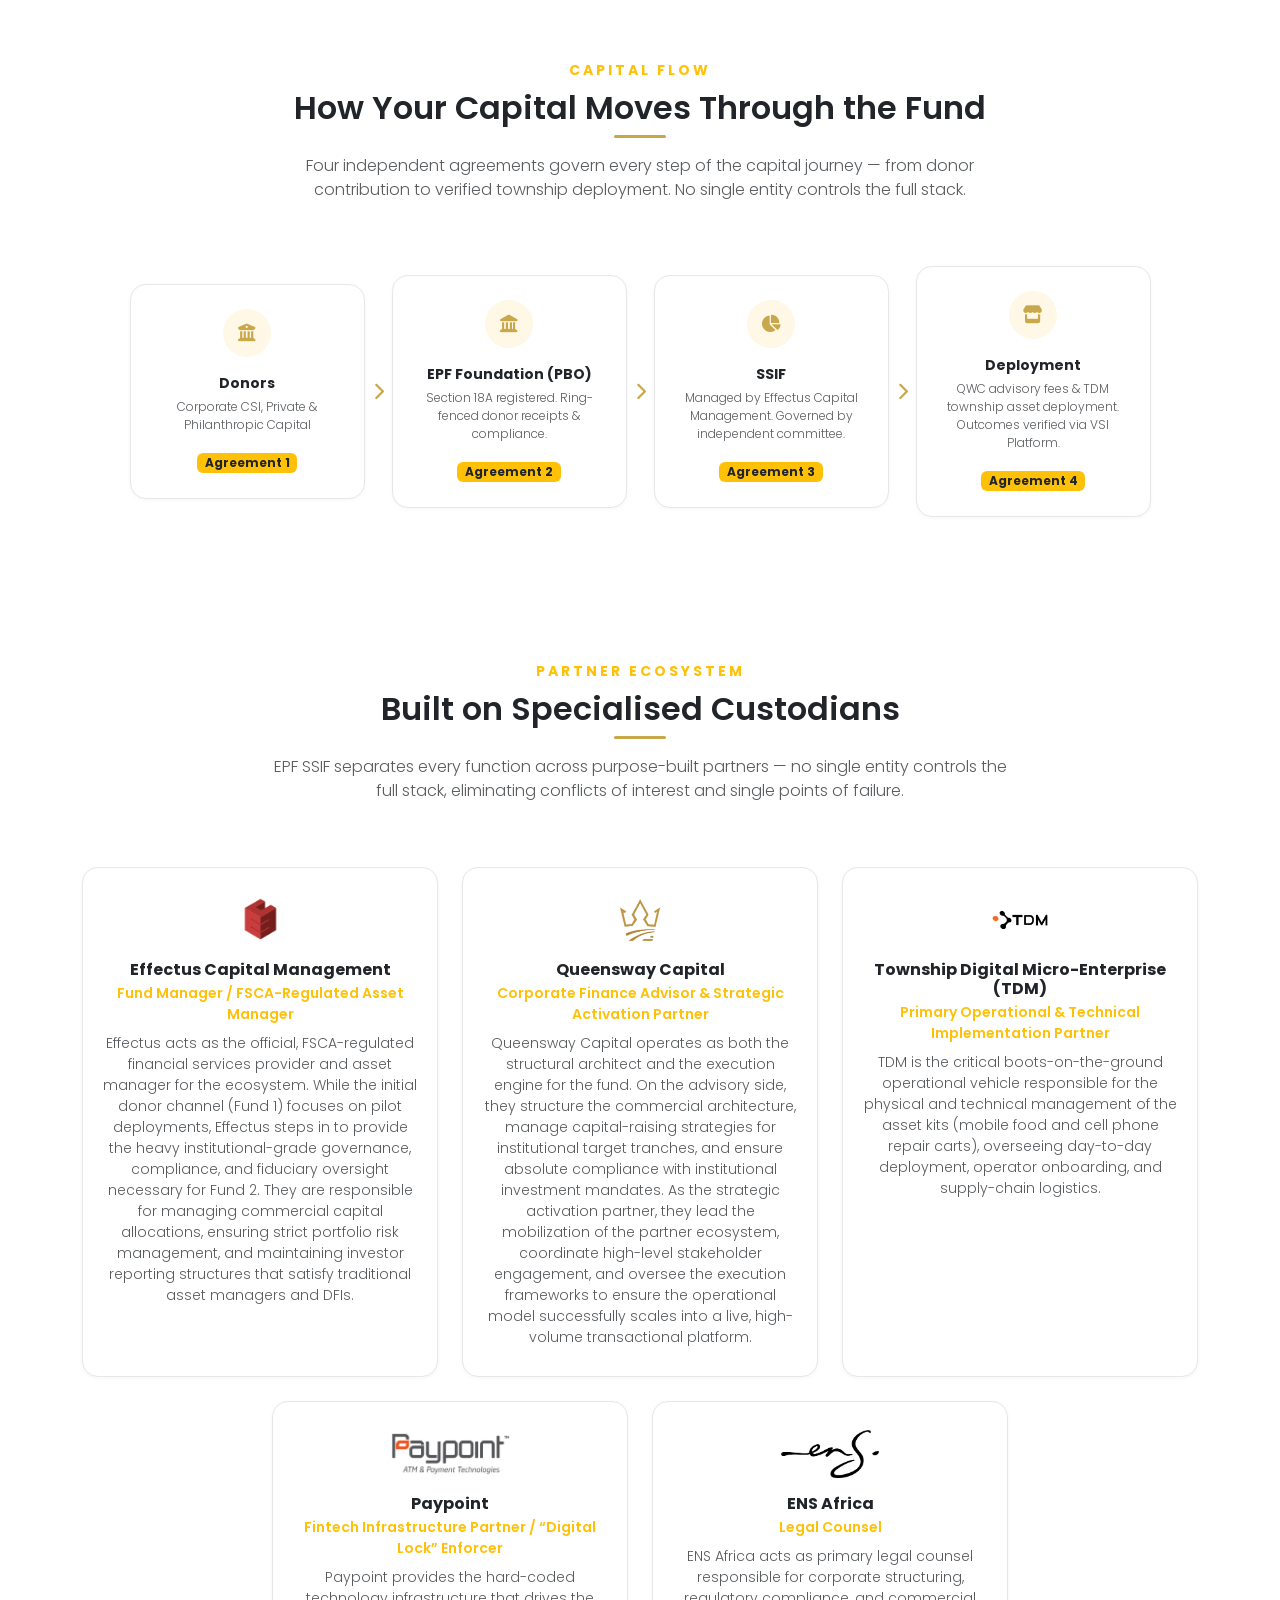
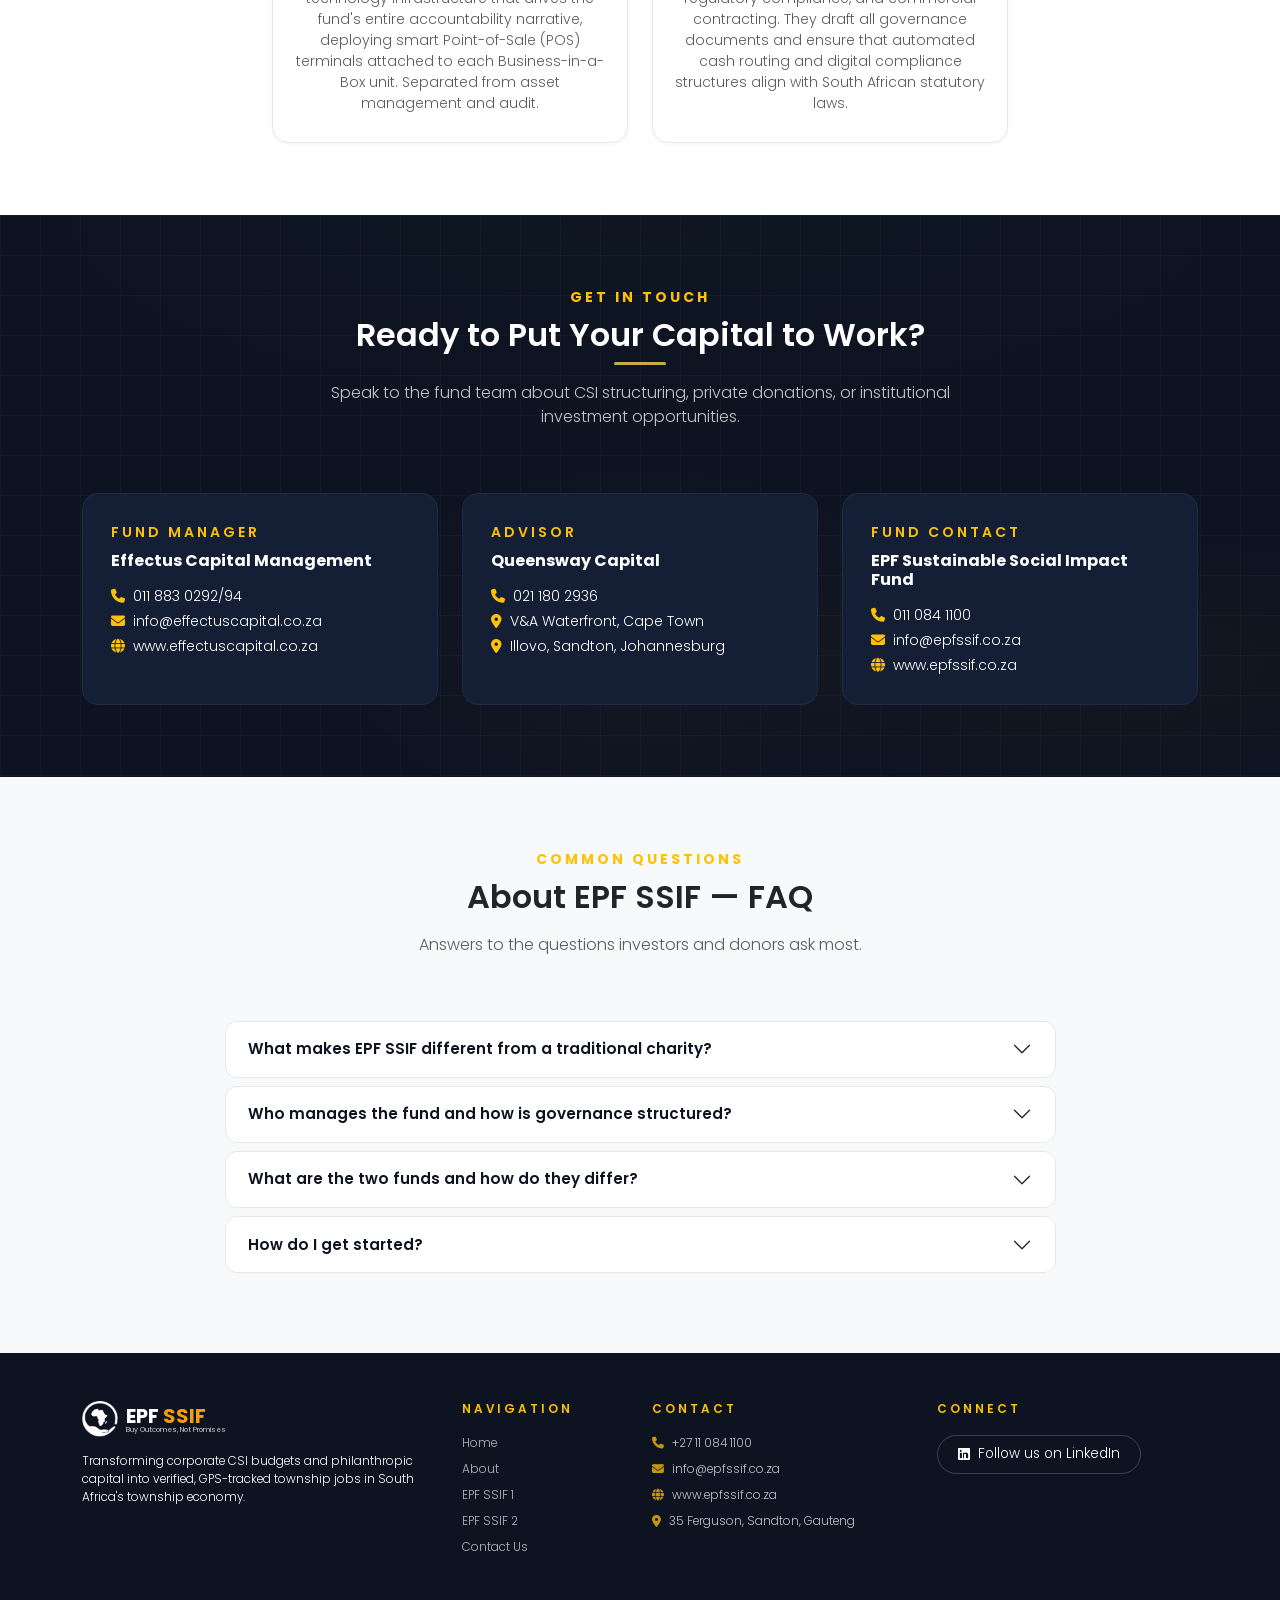
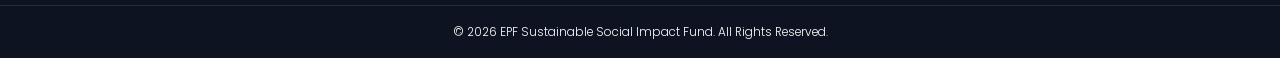
==== commit 2443c456: "Comment out Big-4 auditor card pending announcement" ====
--- a/about.html
+++ b/about.html
@@ -469,6 +469,7 @@
             <p class="small text-muted mb-0">ENS Africa acts as primary legal counsel responsible for corporate structuring, regulatory compliance, and commercial contracting. They draft all governance documents and ensure that automated cash routing and digital compliance structures align with South African statutory laws.</p>
           </div>
         </div>
+        <!-- Big-4 auditor card — commented out pending announcement
         <div class="col-12 col-md-6 col-lg-4 reveal reveal-delay-6">
           <div class="about-partner-card h-100 text-center">
             <div class="about-partner-placeholder mb-3 mx-auto d-flex align-items-center justify-content-center">
@@ -479,6 +480,7 @@
             <p class="small text-muted mb-0">Appointment confirmed. Announcement pending.</p>
           </div>
         </div>
+        -->
       </div>
     </div>
   </section>
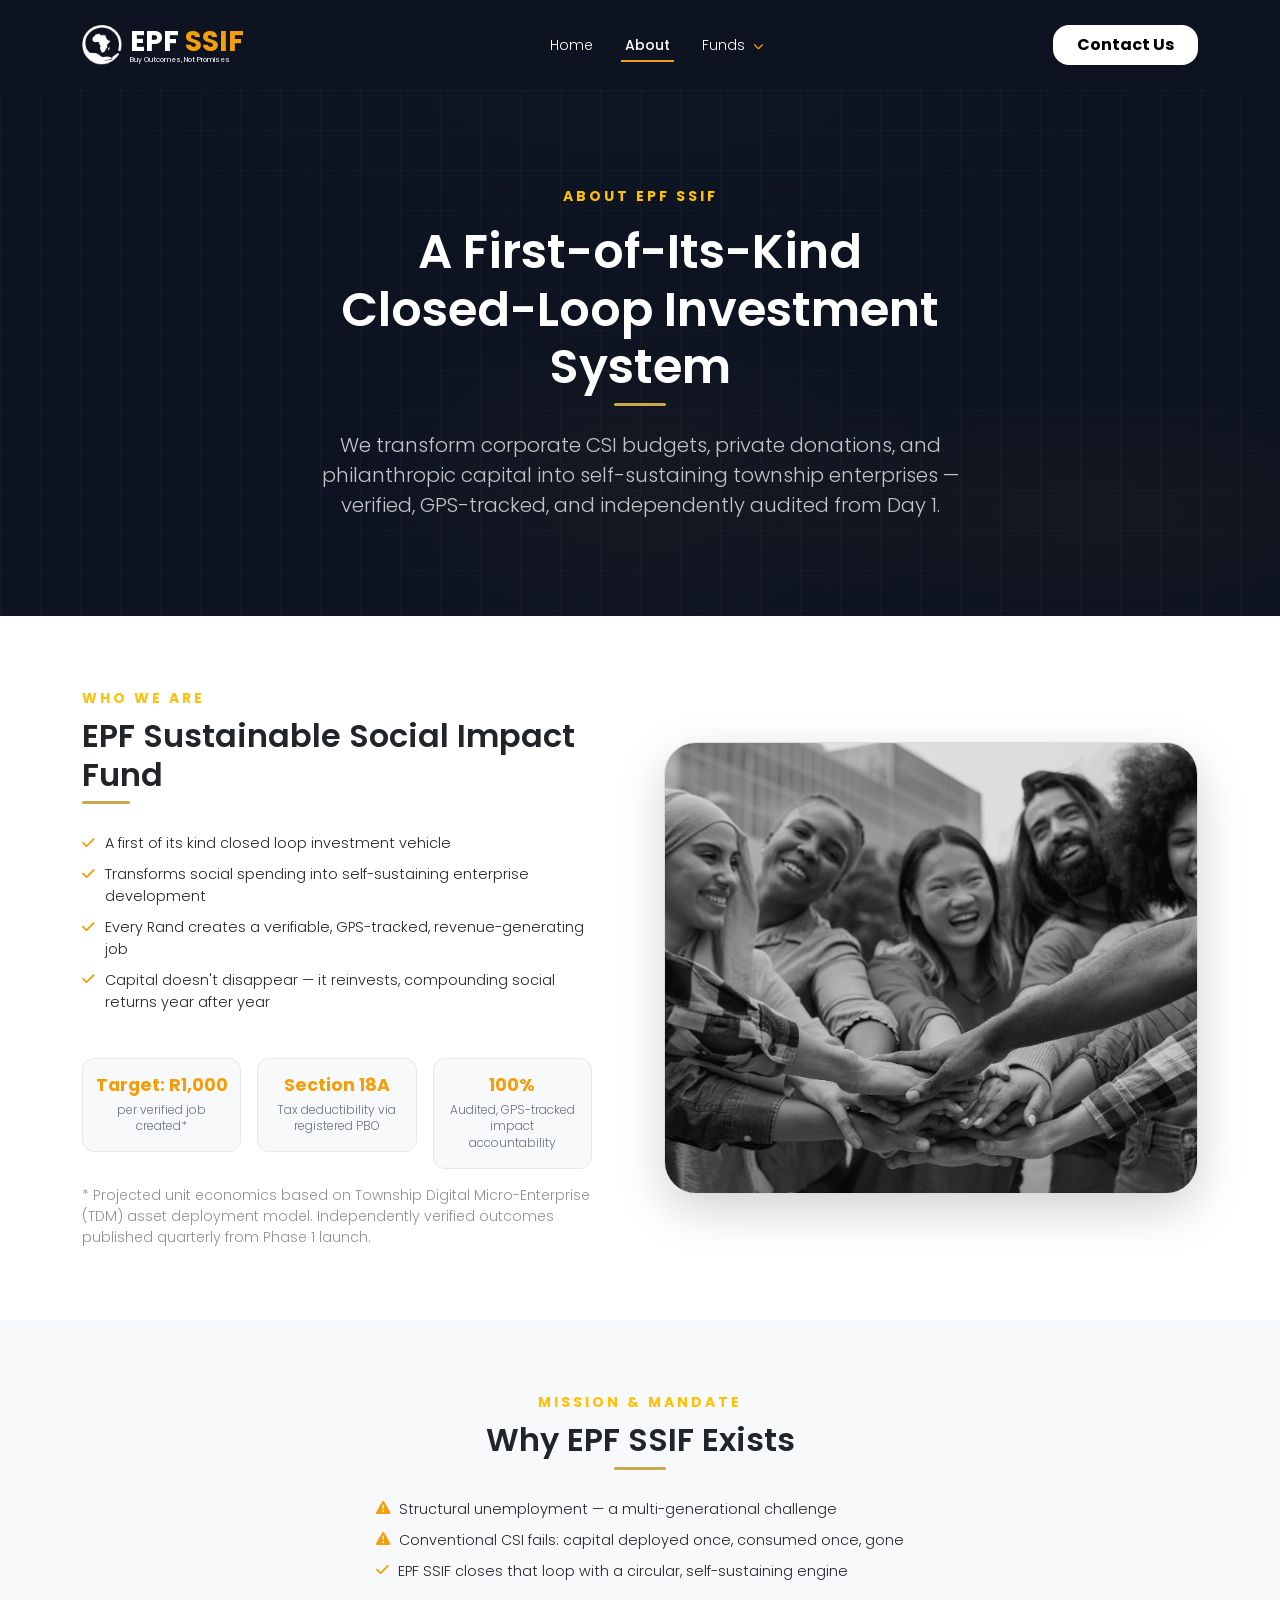
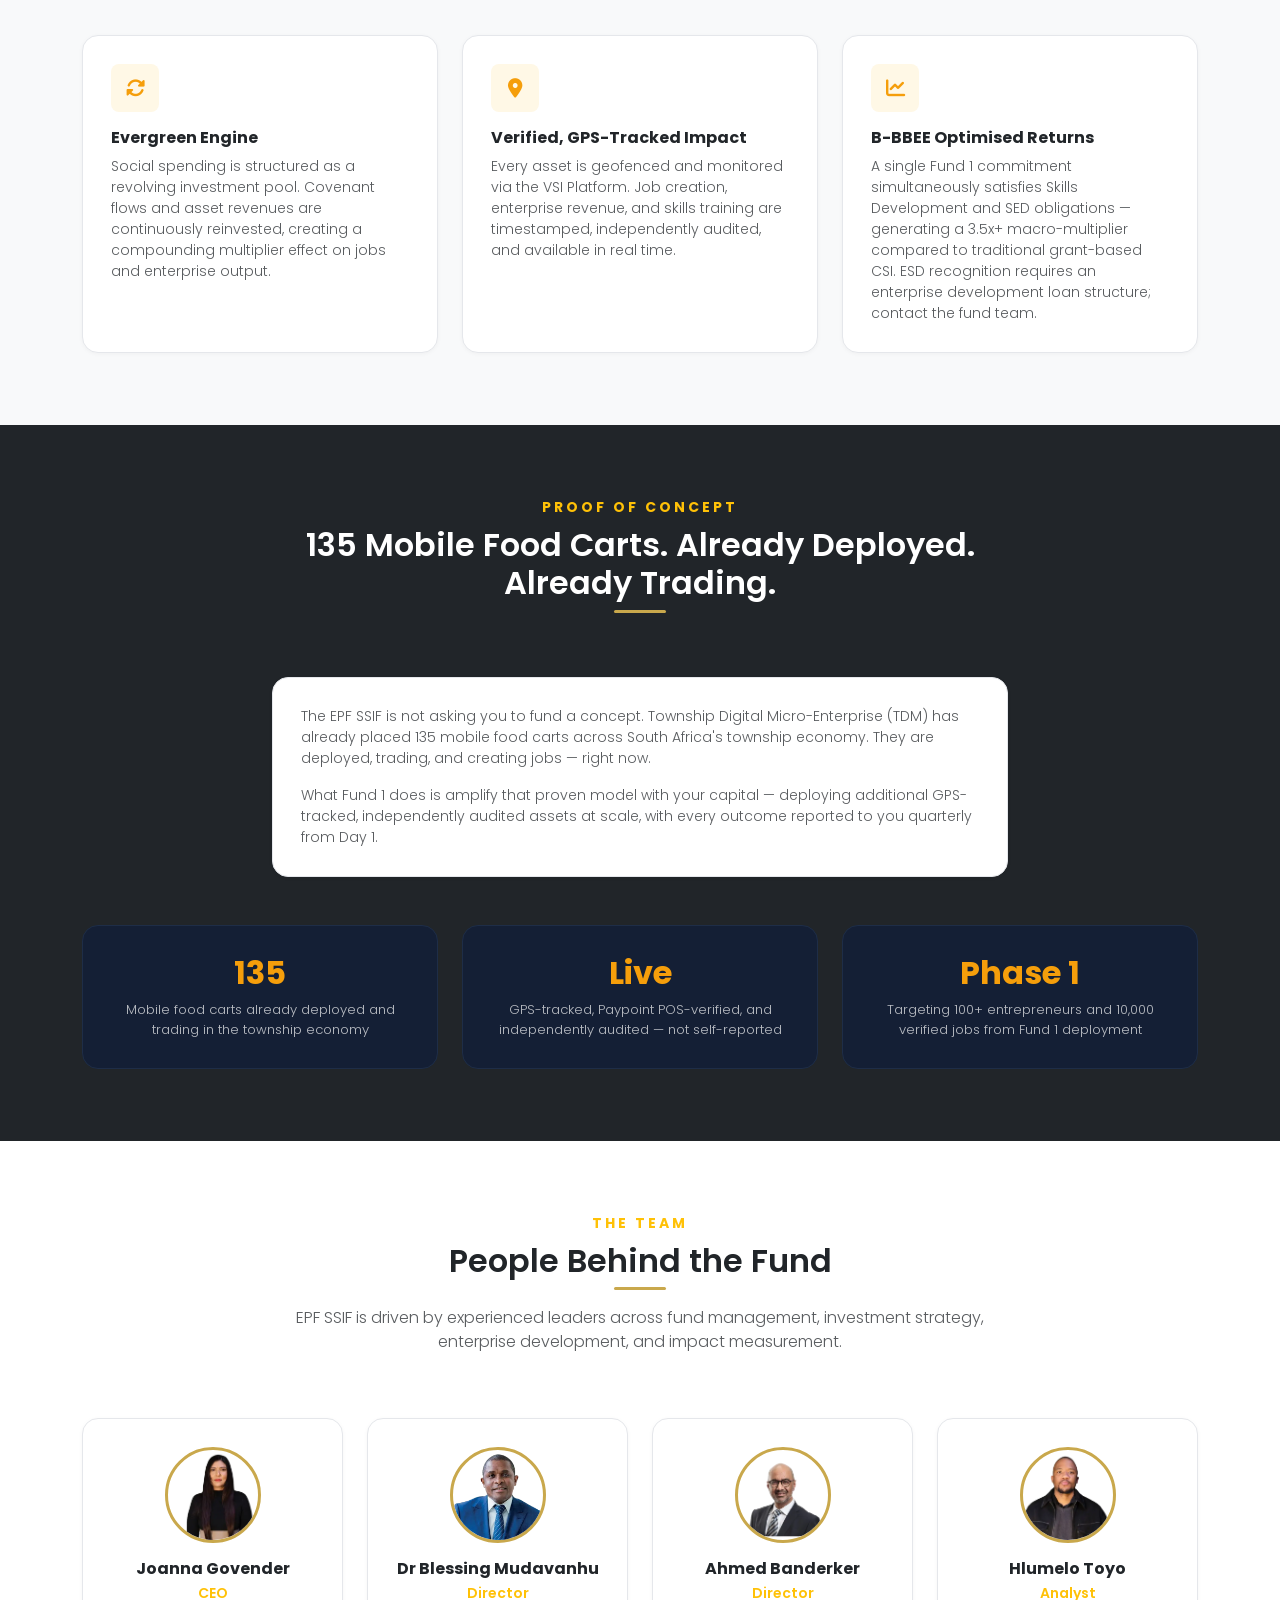
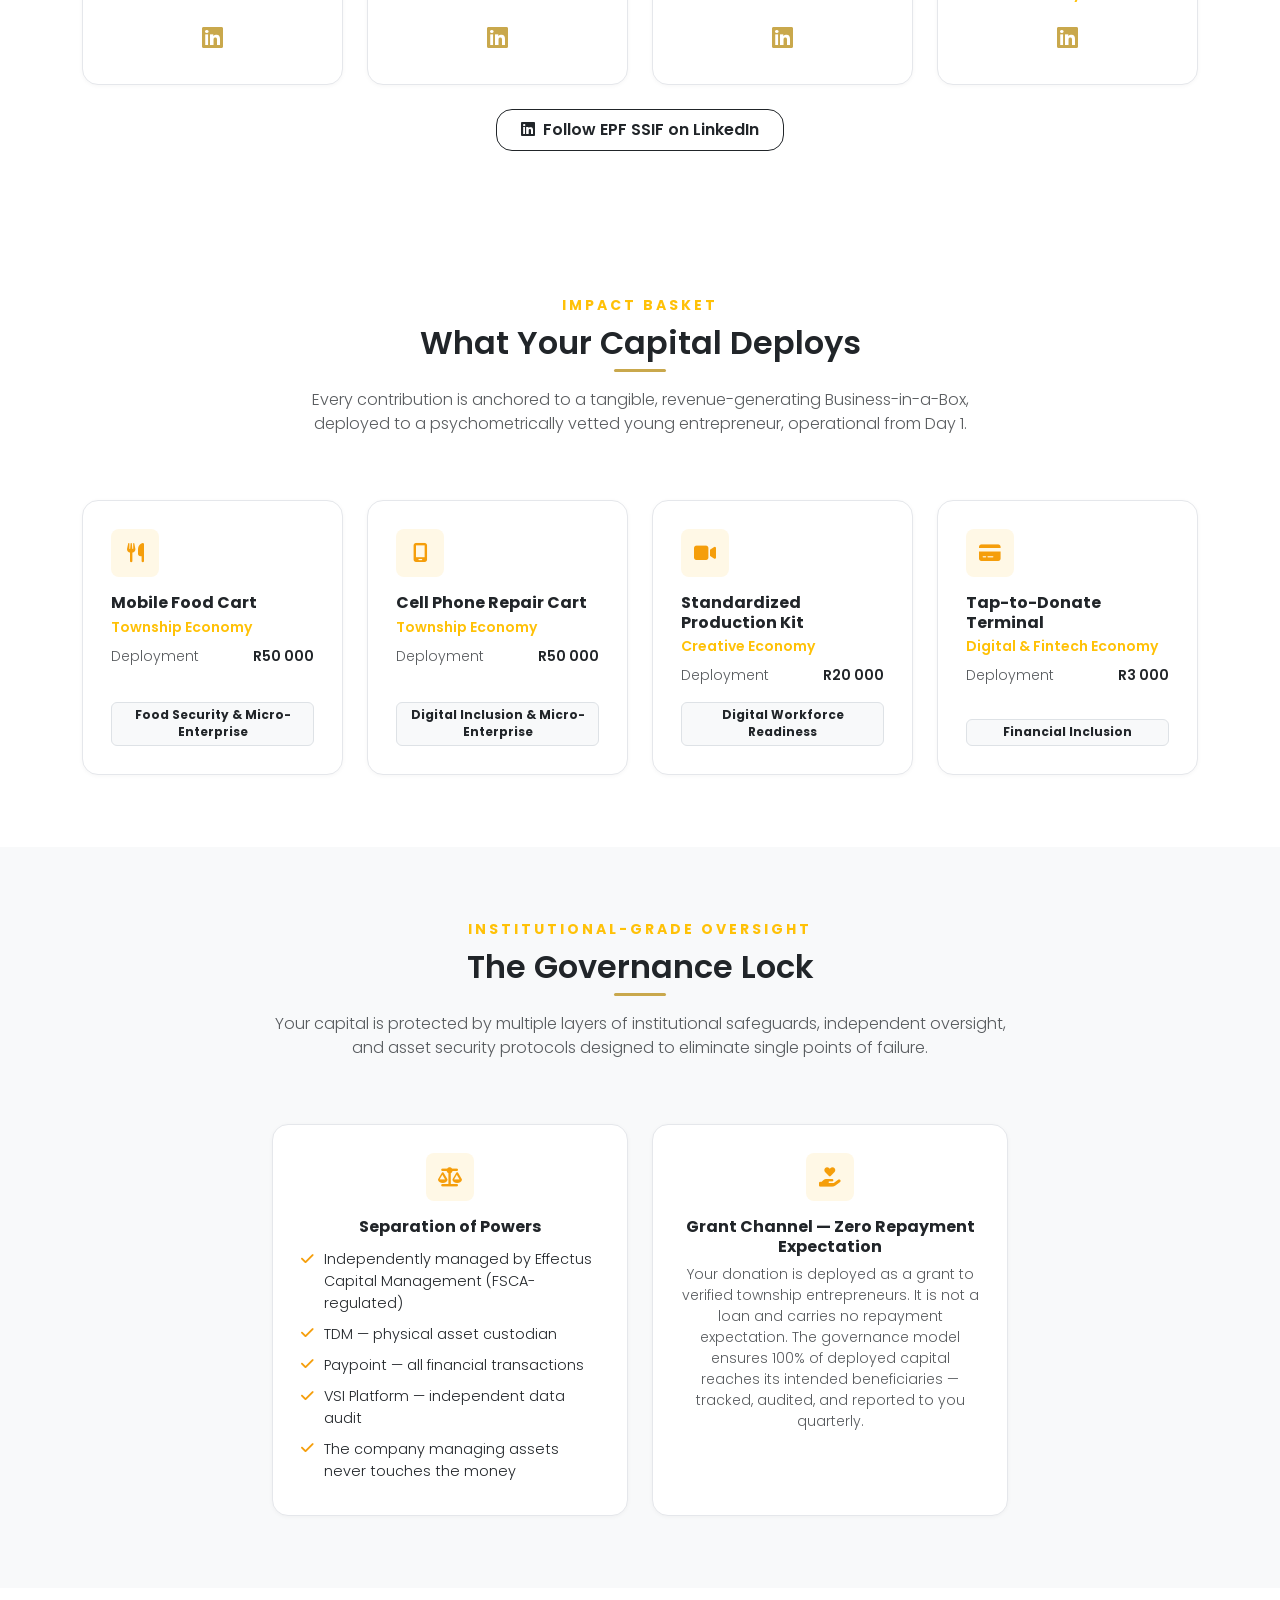
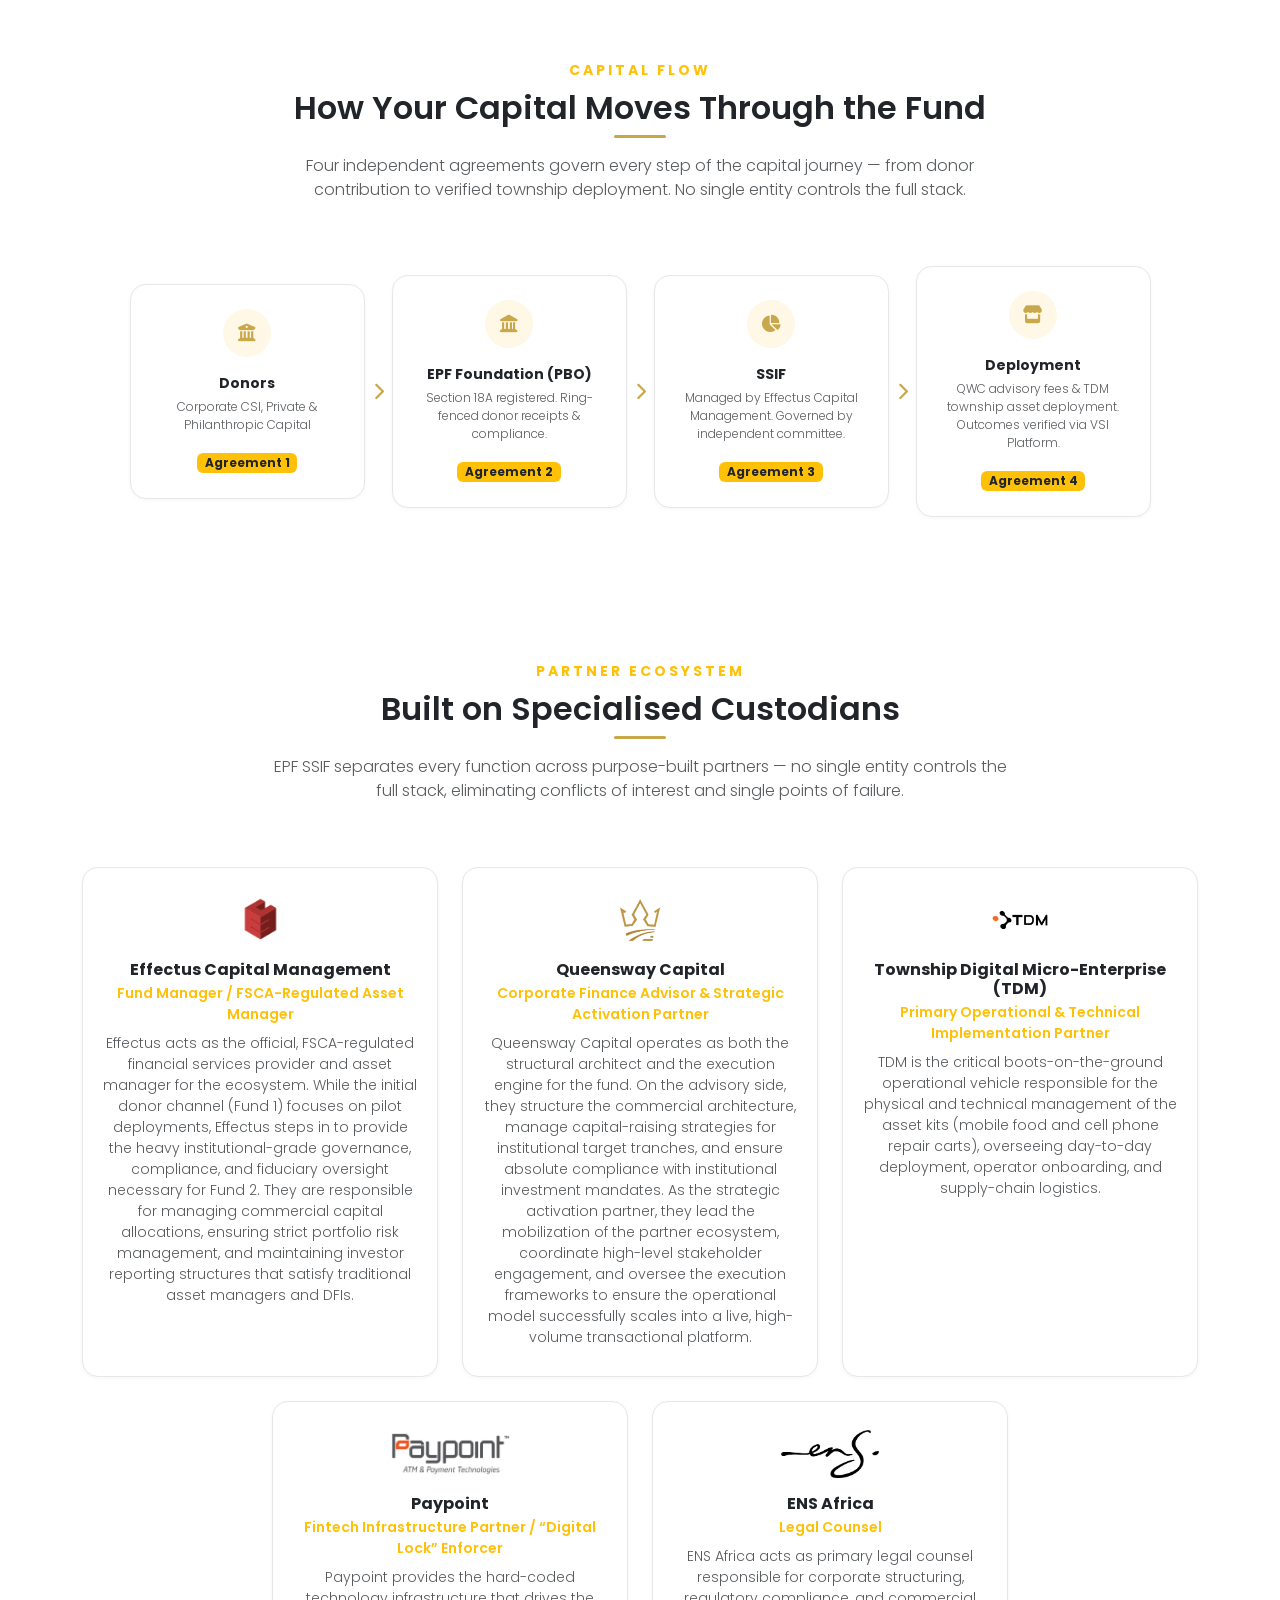
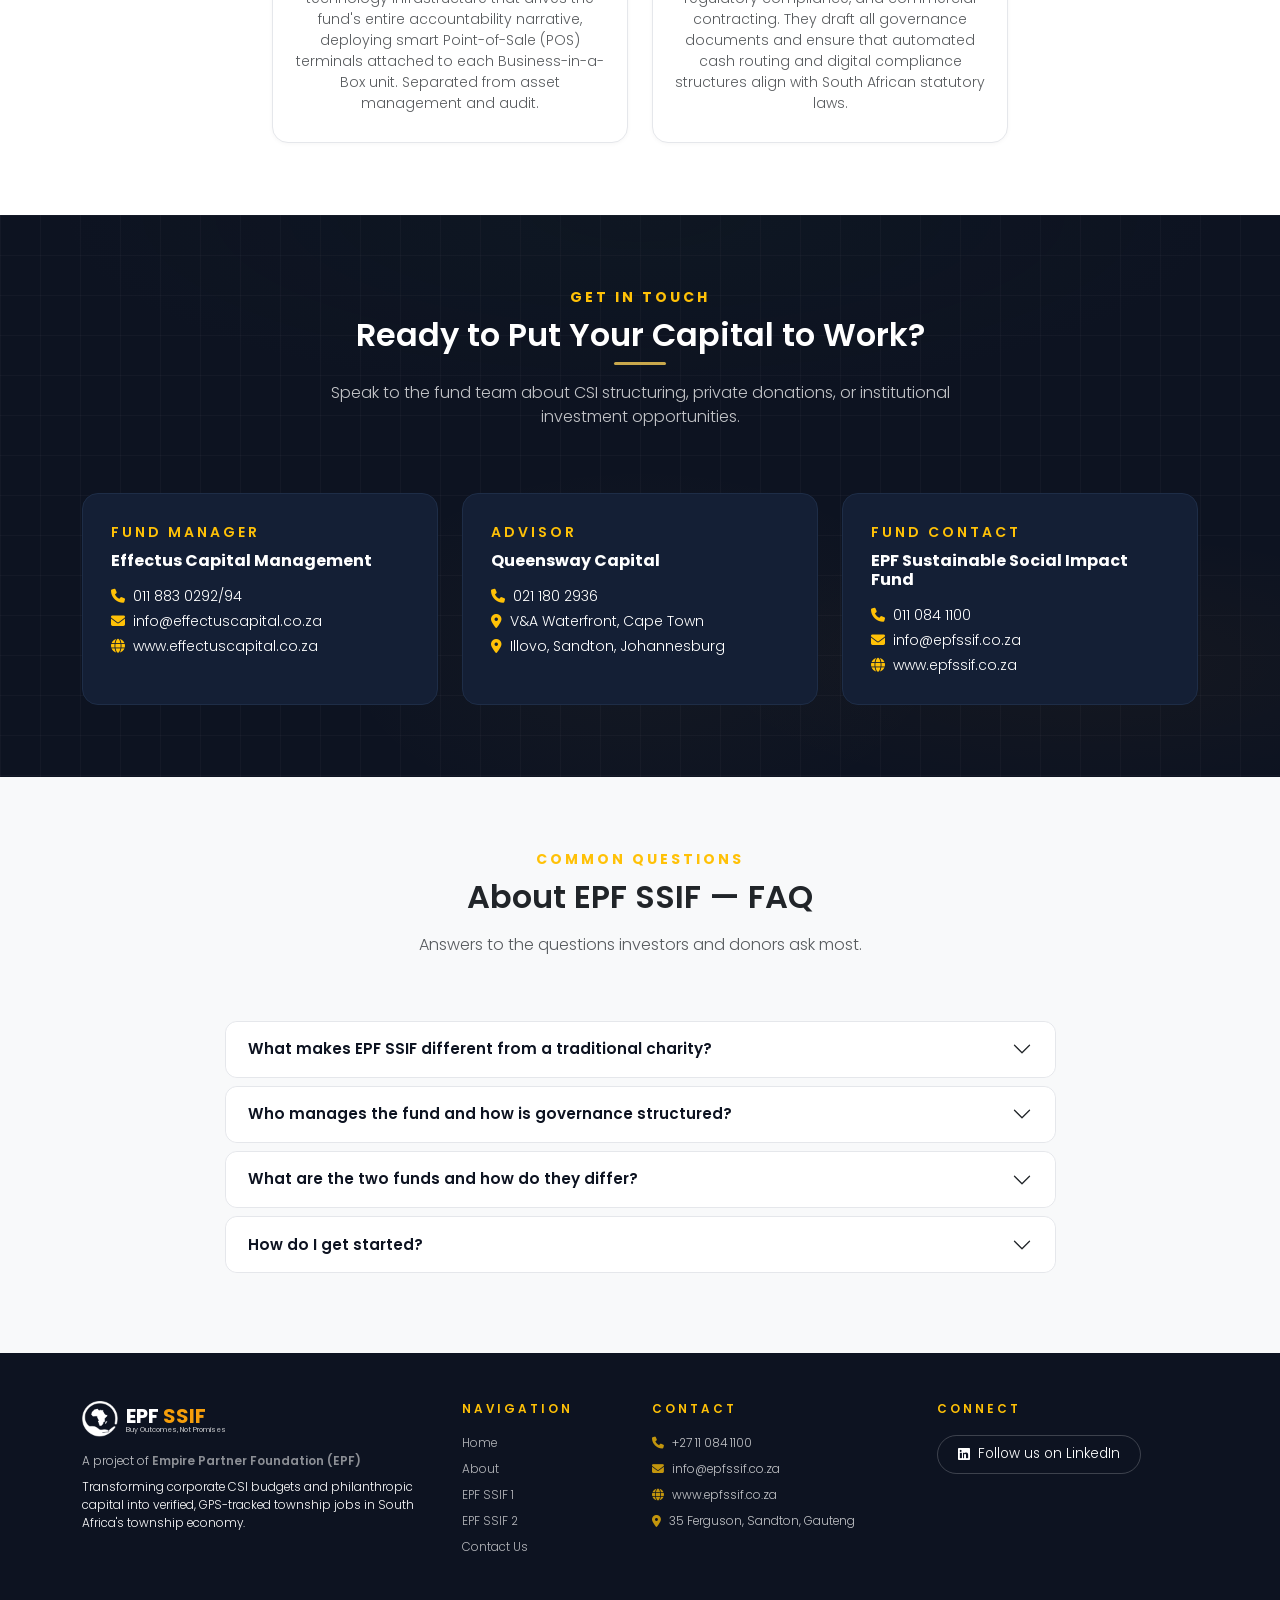
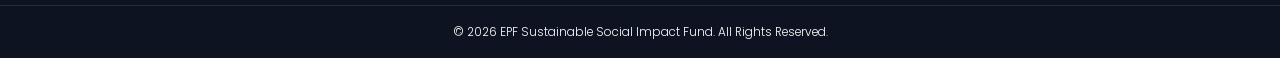
==== commit e970f370: "Add Empire Partner Foundation name to landing page and all page footers" ====
--- a/about.html
+++ b/about.html
@@ -628,6 +628,7 @@
               <small class="fw-normal logo-slogan text-white opacity-75">Buy Outcomes, Not Promises</small>
             </div>
           </a>
+          <p class="small opacity-75 mb-2">A project of <a href="https://empirepartnerfoundation.org/" target="_blank" rel="noopener noreferrer" class="footer-link fw-semibold">Empire Partner Foundation (EPF)</a></p>
           <p class="small opacity-60 mb-0">Transforming corporate CSI budgets and philanthropic capital into verified, GPS-tracked township jobs in South Africa's township economy.</p>
         </div>
         <div class="col-6 col-lg-2">
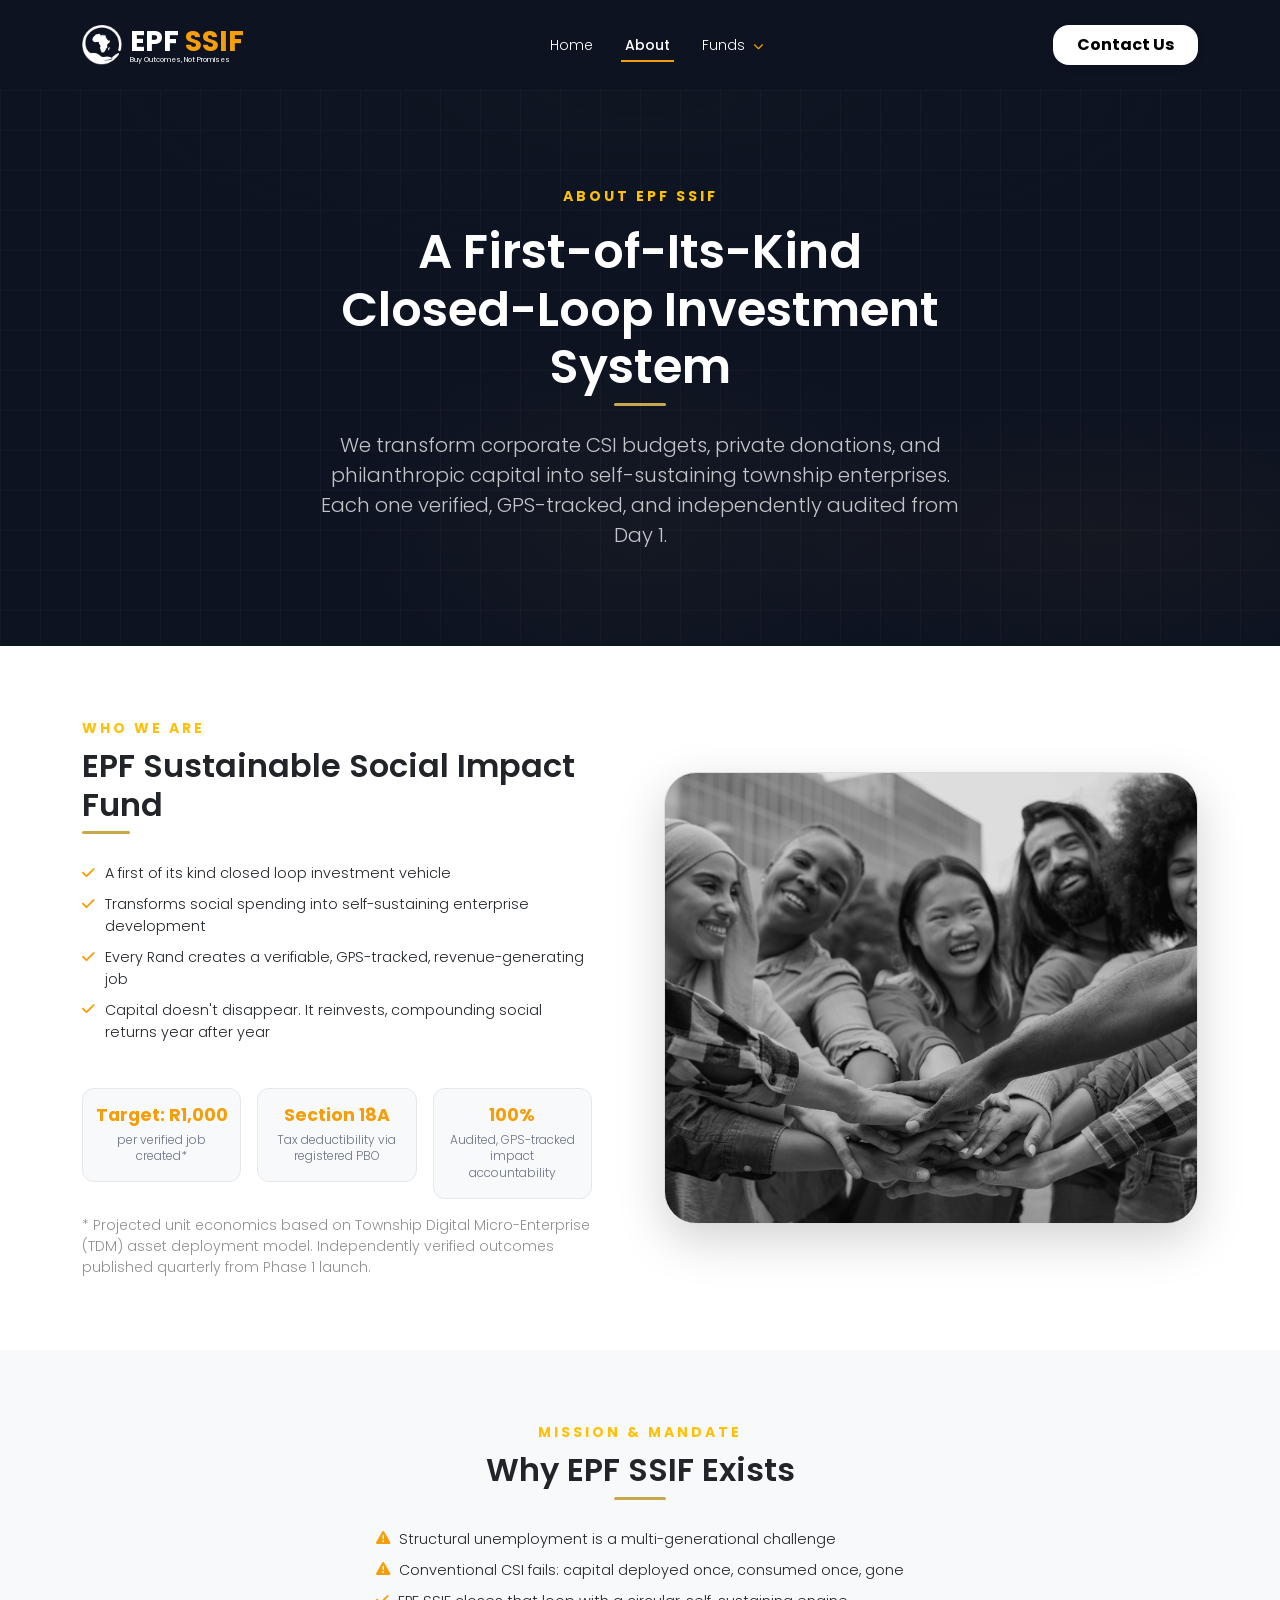
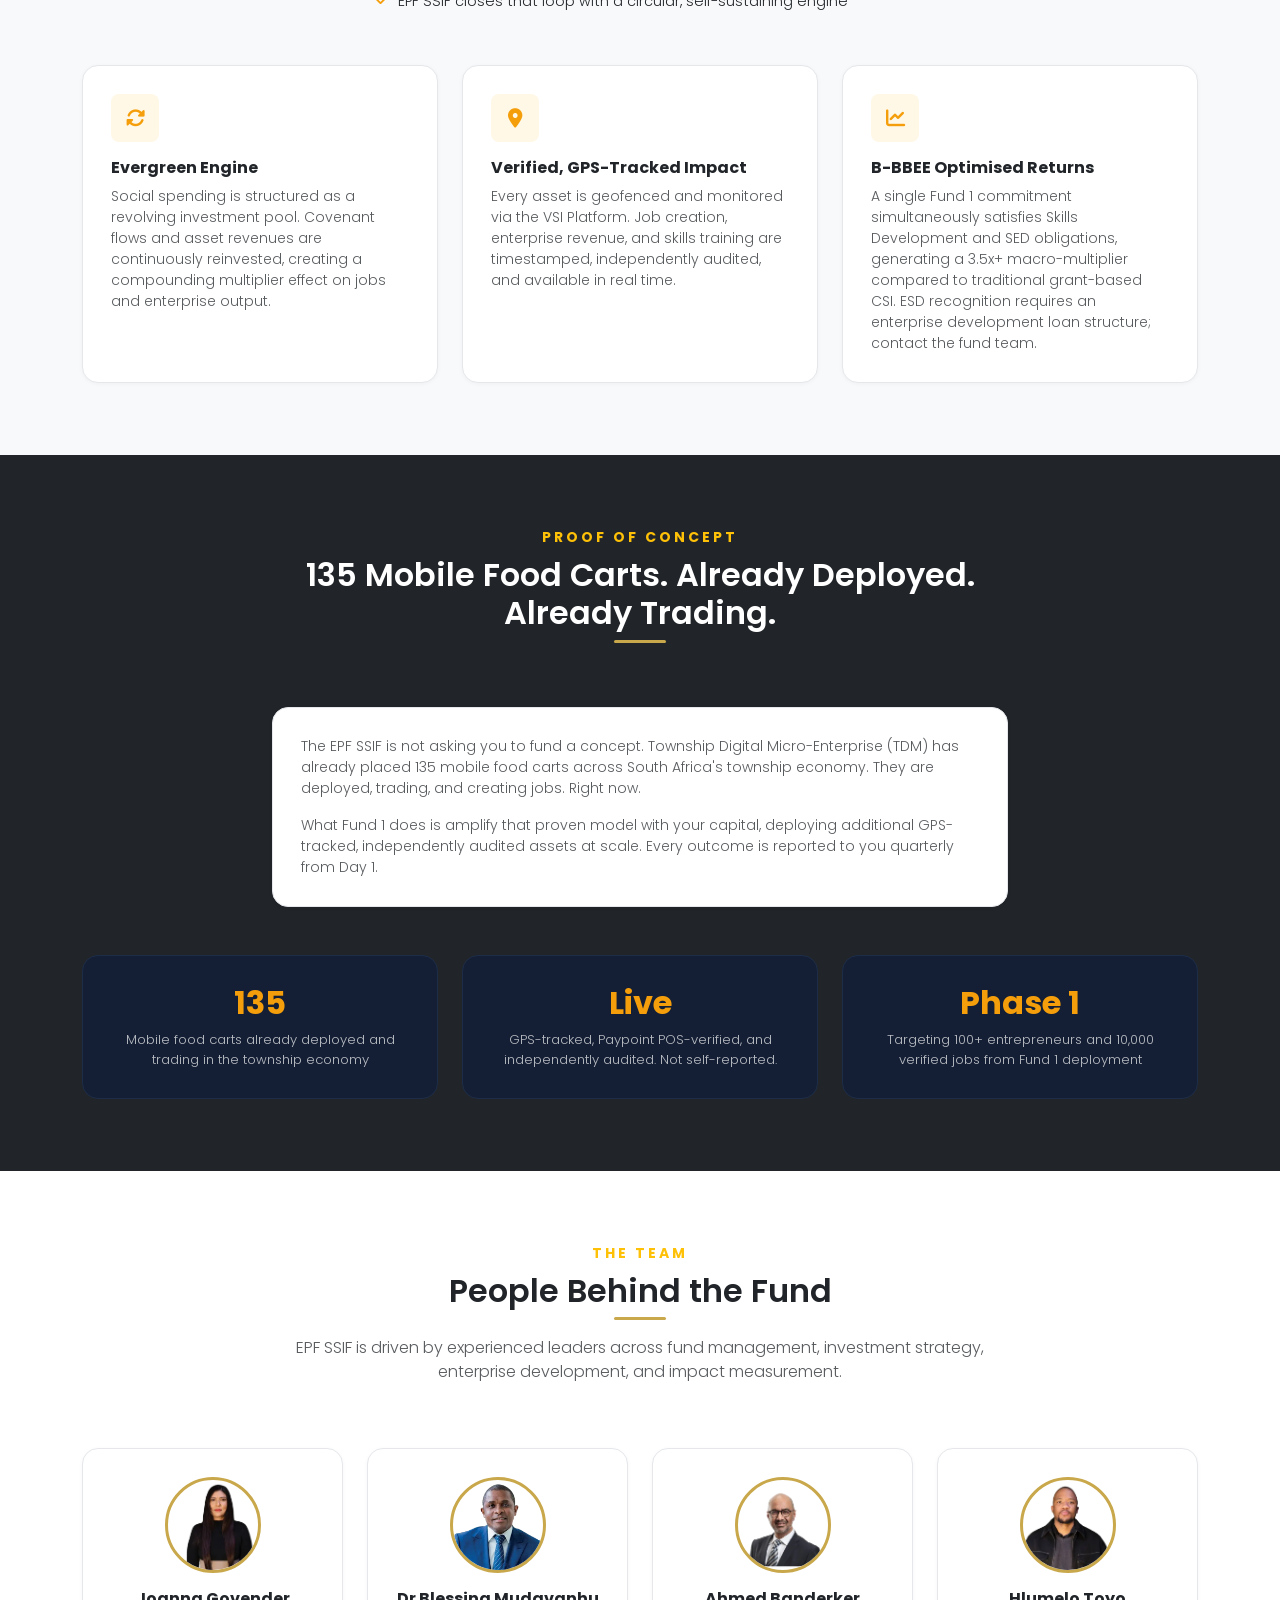
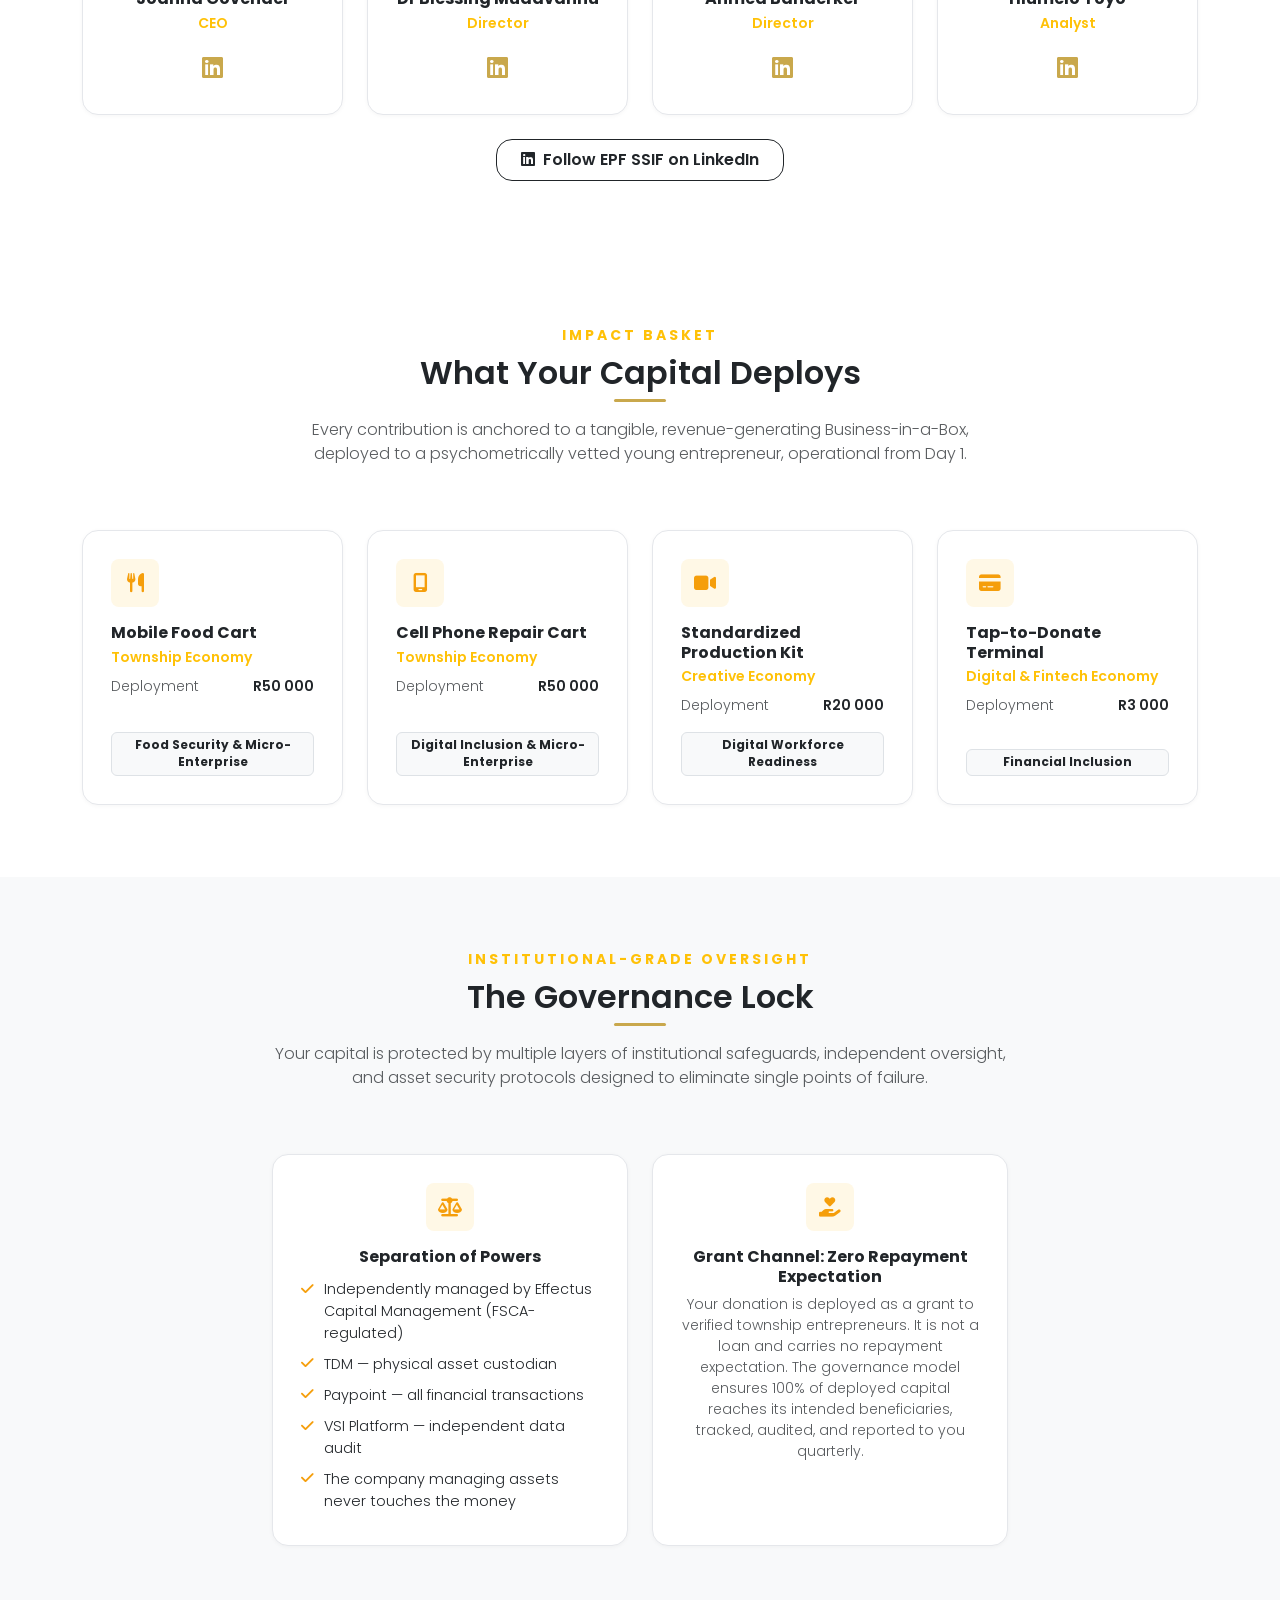
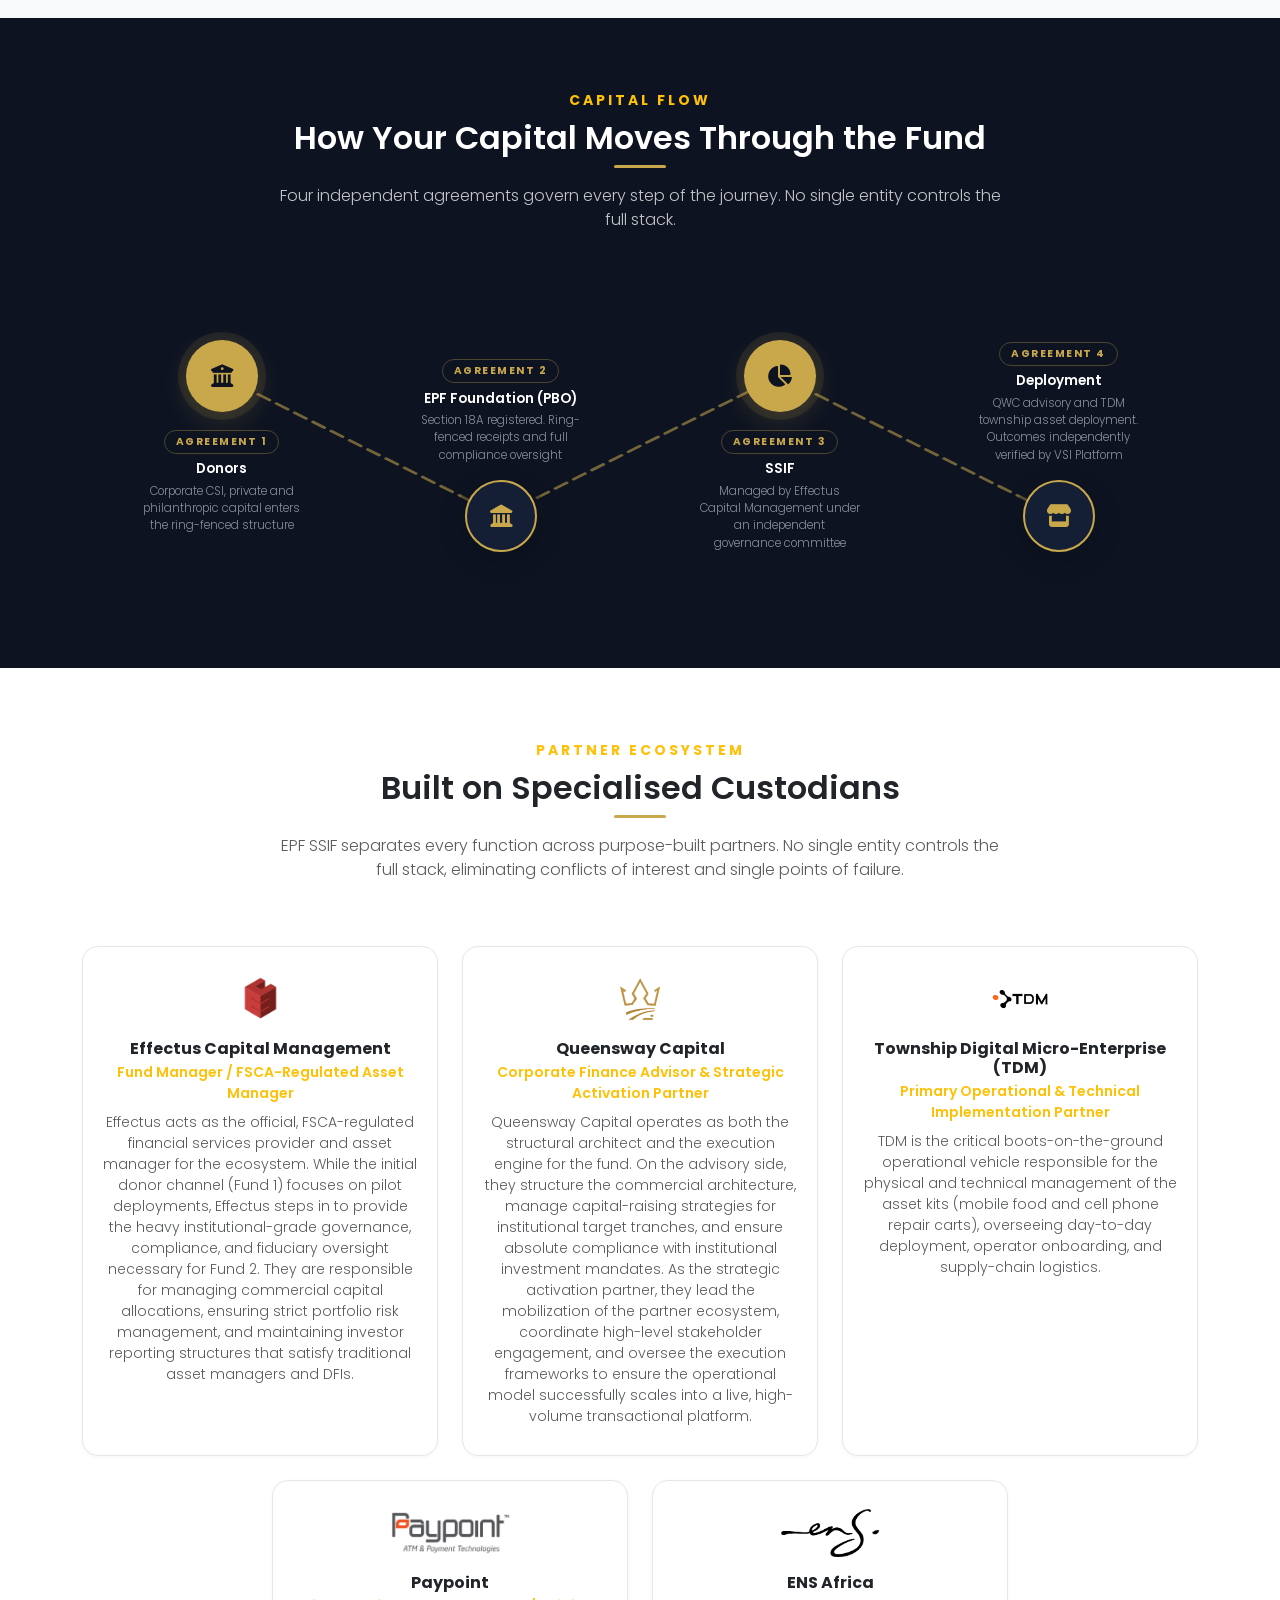
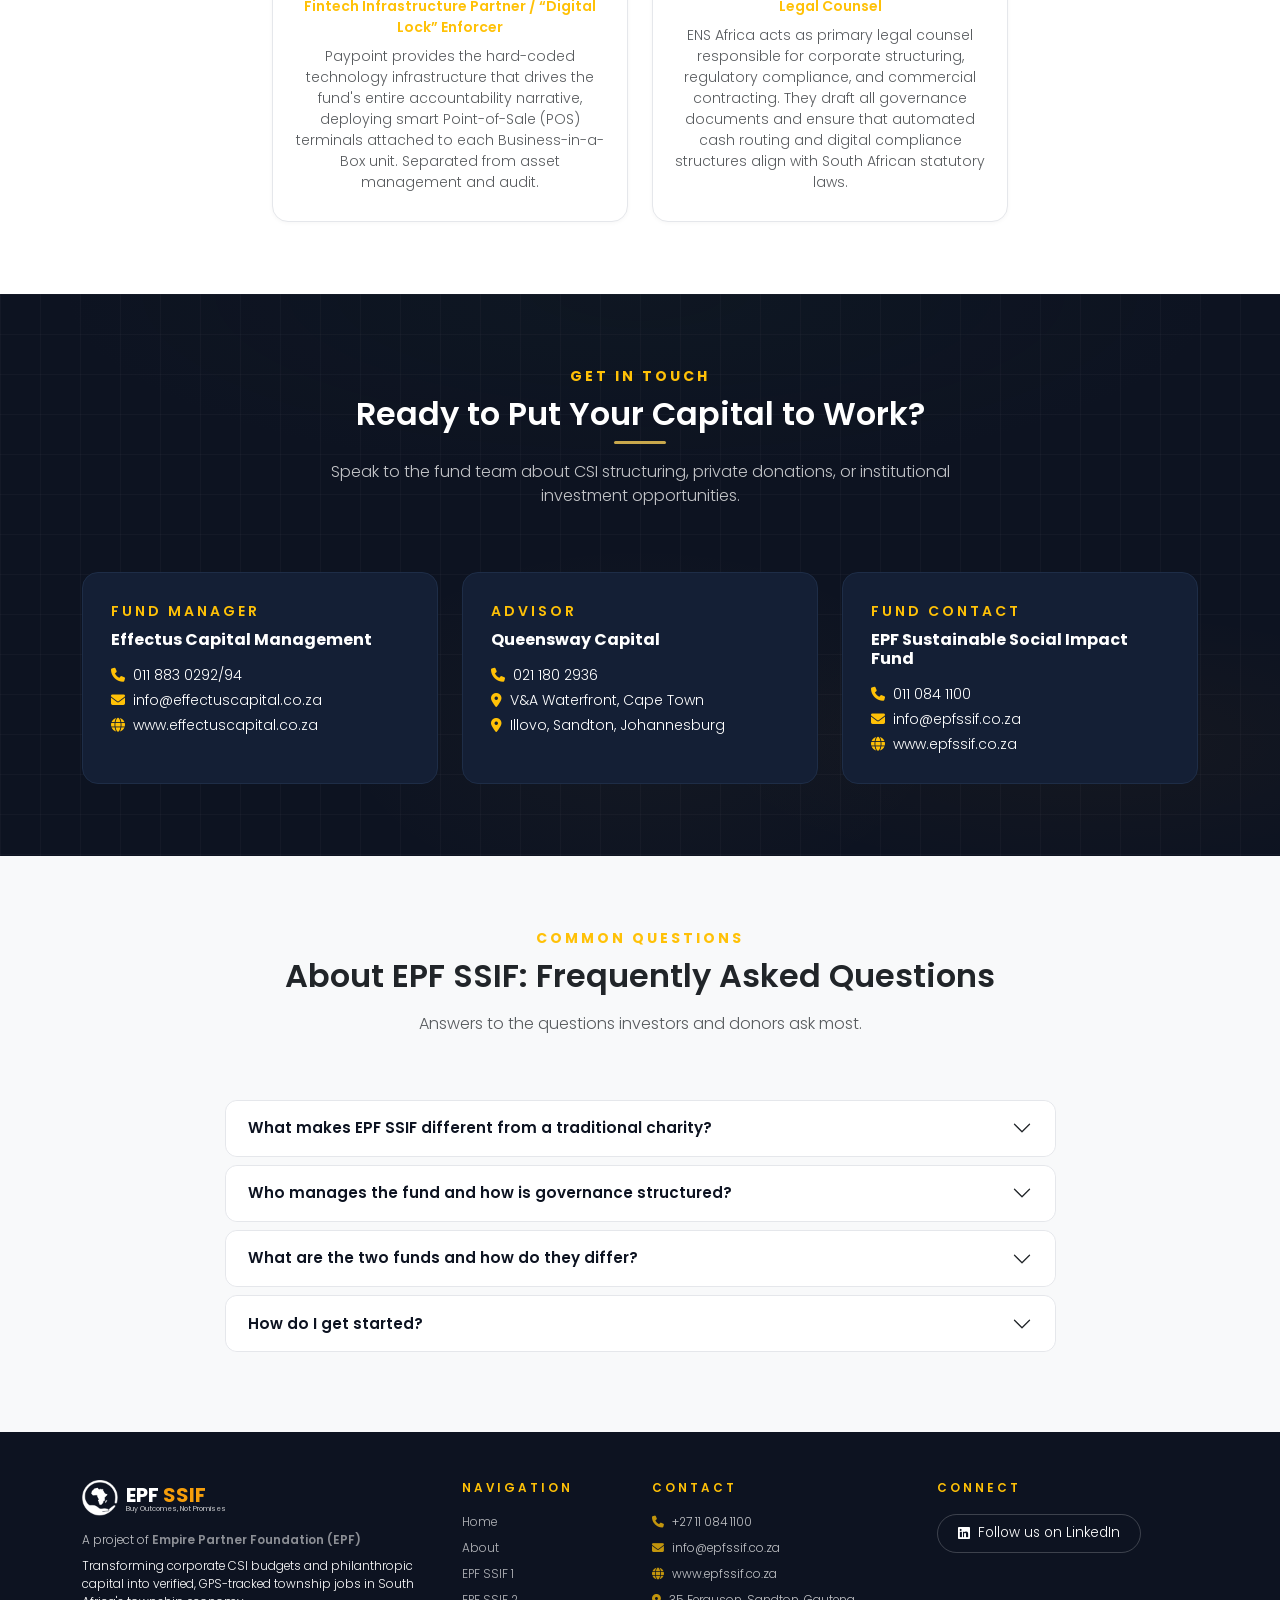
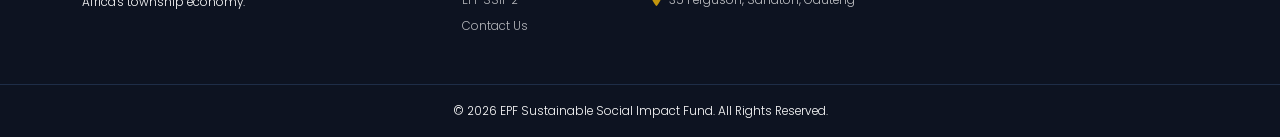
==== commit a053c62e: "Redesign capital flow as zigzag timeline; remove em-dashes from body copy - about.html: Replace numb" ====
--- a/about.html
+++ b/about.html
@@ -62,7 +62,7 @@
         <div class="col-12 col-lg-7 reveal">
           <p class="text-warning text-uppercase fw-bold small letter-spacing-2 mb-3">About EPF SSIF</p>
           <h1 class="display-5 fw-semibold mb-4 epf-heading-accent">A First-of-Its-Kind Closed-Loop Investment System</h1>
-          <p class="lead opacity-75 mb-0">We transform corporate CSI budgets, private donations, and philanthropic capital into self-sustaining township enterprises — verified, GPS-tracked, and independently audited from Day 1.</p>
+          <p class="lead opacity-75 mb-0">We transform corporate CSI budgets, private donations, and philanthropic capital into self-sustaining township enterprises. Each one verified, GPS-tracked, and independently audited from Day 1.</p>
         </div>
       </div>
     </div>
@@ -80,7 +80,7 @@
             <li><i class="fa-solid fa-check"></i>A first of its kind closed loop investment vehicle</li>
             <li><i class="fa-solid fa-check"></i>Transforms social spending into self-sustaining enterprise development</li>
             <li><i class="fa-solid fa-check"></i>Every Rand creates a verifiable, GPS-tracked, revenue-generating job</li>
-            <li><i class="fa-solid fa-check"></i>Capital doesn't disappear — it reinvests, compounding social returns year after year</li>
+            <li><i class="fa-solid fa-check"></i>Capital doesn't disappear. It reinvests, compounding social returns year after year</li>
           </ul>
 
           <div class="row g-3 mt-2">
@@ -125,7 +125,7 @@
           <p class="text-warning text-uppercase fw-bold small letter-spacing-2 mb-2">Mission &amp; Mandate</p>
           <h2 class="fw-semibold mb-3 epf-heading-accent">Why EPF SSIF Exists</h2>
           <ul class="epf-check-list d-inline-block text-start mt-2">
-            <li><i class="fa-solid fa-triangle-exclamation"></i>Structural unemployment — a multi-generational challenge</li>
+            <li><i class="fa-solid fa-triangle-exclamation"></i>Structural unemployment is a multi-generational challenge</li>
             <li><i class="fa-solid fa-triangle-exclamation"></i>Conventional CSI fails: capital deployed once, consumed once, gone</li>
             <li><i class="fa-solid fa-check"></i>EPF SSIF closes that loop with a circular, self-sustaining engine</li>
           </ul>
@@ -150,7 +150,7 @@
           <div class="deliverable-card h-100">
             <div class="deliverable-icon mb-3"><i class="fa-solid fa-chart-line"></i></div>
             <h6 class="fw-bold mb-2">B-BBEE Optimised Returns</h6>
-            <p class="small text-muted mb-0">A single Fund 1 commitment simultaneously satisfies Skills Development and SED obligations — generating a 3.5x+ macro-multiplier compared to traditional grant-based CSI. ESD recognition requires an enterprise development loan structure; contact the fund team.</p>
+            <p class="small text-muted mb-0">A single Fund 1 commitment simultaneously satisfies Skills Development and SED obligations, generating a 3.5x+ macro-multiplier compared to traditional grant-based CSI. ESD recognition requires an enterprise development loan structure; contact the fund team.</p>
           </div>
         </div>
       </div>
@@ -169,8 +169,8 @@
       <div class="row justify-content-center mb-5">
         <div class="col-12 col-lg-8 reveal">
           <div class="deliverable-card h-100">
-            <p class="text-muted small mb-3">The EPF SSIF is not asking you to fund a concept. Township Digital Micro-Enterprise (TDM) has already placed 135 mobile food carts across South Africa's township economy. They are deployed, trading, and creating jobs — right now.</p>
-            <p class="text-muted small mb-0">What Fund 1 does is amplify that proven model with your capital — deploying additional GPS-tracked, independently audited assets at scale, with every outcome reported to you quarterly from Day 1.</p>
+            <p class="text-muted small mb-3">The EPF SSIF is not asking you to fund a concept. Township Digital Micro-Enterprise (TDM) has already placed 135 mobile food carts across South Africa's township economy. They are deployed, trading, and creating jobs. Right now.</p>
+            <p class="text-muted small mb-0">What Fund 1 does is amplify that proven model with your capital, deploying additional GPS-tracked, independently audited assets at scale. Every outcome is reported to you quarterly from Day 1.</p>
           </div>
         </div>
       </div>
@@ -184,7 +184,7 @@
         <div class="col-12 col-md-4 reveal reveal-delay-2">
           <div class="fund-stat-card text-center">
             <div class="fund-stat-value fw-bold logo-span">Live</div>
-            <div class="fund-stat-label">GPS-tracked, Paypoint POS-verified, and independently audited — not self-reported</div>
+            <div class="fund-stat-label">GPS-tracked, Paypoint POS-verified, and independently audited. Not self-reported.</div>
           </div>
         </div>
         <div class="col-12 col-md-4 reveal reveal-delay-3">
@@ -355,8 +355,8 @@
         <div class="col-12 col-md-6 col-lg-4 reveal reveal-delay-3">
           <div class="deliverable-card h-100 text-center">
             <div class="deliverable-icon mb-3 mx-auto"><i class="fa-solid fa-hand-holding-heart"></i></div>
-            <h6 class="fw-bold mb-2">Grant Channel — Zero Repayment Expectation</h6>
-            <p class="small text-muted mb-0">Your donation is deployed as a grant to verified township entrepreneurs. It is not a loan and carries no repayment expectation. The governance model ensures 100% of deployed capital reaches its intended beneficiaries — tracked, audited, and reported to you quarterly.</p>
+            <h6 class="fw-bold mb-2">Grant Channel: Zero Repayment Expectation</h6>
+            <p class="small text-muted mb-0">Your donation is deployed as a grant to verified township entrepreneurs. It is not a loan and carries no repayment expectation. The governance model ensures 100% of deployed capital reaches its intended beneficiaries, tracked, audited, and reported to you quarterly.</p>
           </div>
         </div>
 
@@ -365,56 +365,122 @@
   </section>
 
   <!-- ===================== CAPITAL FLOW ===================== -->
-  <section class="py-5 bg-white">
+  <section class="py-5 capital-flow-section">
     <div class="container py-4">
       <div class="row justify-content-center mb-5">
         <div class="col-12 col-lg-8 text-center reveal">
           <p class="text-warning text-uppercase fw-bold small letter-spacing-2 mb-2">Capital Flow</p>
           <h2 class="fw-semibold mb-3 epf-heading-accent">How Your Capital Moves Through the Fund</h2>
-          <p class="text-muted">Four independent agreements govern every step of the capital journey — from donor contribution to verified township deployment. No single entity controls the full stack.</p>
-        </div>
-      </div>
-      <div class="row justify-content-center">
-        <div class="col-12 col-lg-11 reveal">
-          <div class="capital-flow-wrapper d-flex flex-column flex-md-row align-items-stretch align-items-md-center justify-content-center gap-0">
-
-            <div class="capital-flow-step text-center">
-              <div class="capital-flow-icon mx-auto mb-3"><i class="fa-solid fa-building-columns"></i></div>
-              <p class="fw-bold small mb-1">Donors</p>
-              <p class="text-muted capital-flow-desc">Corporate CSI, Private &amp; Philanthropic Capital</p>
-              <span class="badge bg-warning text-dark small">Agreement 1</span>
-            </div>
-
-            <div class="capital-flow-arrow d-flex align-items-center justify-content-center"><i class="fa-solid fa-chevron-right d-none d-md-block"></i><i class="fa-solid fa-chevron-down d-md-none"></i></div>
-
-            <div class="capital-flow-step text-center">
-              <div class="capital-flow-icon mx-auto mb-3"><i class="fa-solid fa-landmark"></i></div>
-              <p class="fw-bold small mb-1">EPF Foundation (PBO)</p>
-              <p class="text-muted capital-flow-desc">Section 18A registered. Ring-fenced donor receipts &amp; compliance.</p>
-              <span class="badge bg-warning text-dark small">Agreement 2</span>
-            </div>
-
-            <div class="capital-flow-arrow d-flex align-items-center justify-content-center"><i class="fa-solid fa-chevron-right d-none d-md-block"></i><i class="fa-solid fa-chevron-down d-md-none"></i></div>
-
-            <div class="capital-flow-step text-center">
-              <div class="capital-flow-icon mx-auto mb-3"><i class="fa-solid fa-chart-pie"></i></div>
-              <p class="fw-bold small mb-1">SSIF</p>
-              <p class="text-muted capital-flow-desc">Managed by Effectus Capital Management. Governed by independent committee.</p>
-              <span class="badge bg-warning text-dark small">Agreement 3</span>
-            </div>
-
-            <div class="capital-flow-arrow d-flex align-items-center justify-content-center"><i class="fa-solid fa-chevron-right d-none d-md-block"></i><i class="fa-solid fa-chevron-down d-md-none"></i></div>
-
-            <div class="capital-flow-step text-center">
-              <div class="capital-flow-icon mx-auto mb-3"><i class="fa-solid fa-store"></i></div>
-              <p class="fw-bold small mb-1">Deployment</p>
-              <p class="text-muted capital-flow-desc">QWC advisory fees &amp; TDM township asset deployment. Outcomes verified via VSI Platform.</p>
-              <span class="badge bg-warning text-dark small">Agreement 4</span>
-            </div>
-
-          </div>
-        </div>
-      </div>
+          <p class="opacity-75">Four independent agreements govern every step of the journey. No single entity controls the full stack.</p>
+        </div>
+      </div>
+
+      <!-- Desktop: Zigzag worm timeline (md and up) -->
+      <div class="czigzag-wrapper d-none d-md-block reveal">
+        <svg class="czigzag-svg-lines" viewBox="0 0 800 300" preserveAspectRatio="none" aria-hidden="true">
+          <line x1="100" y1="80" x2="300" y2="220" stroke="#C9A84C" stroke-width="2.5" stroke-dasharray="10 6" stroke-linecap="round" opacity="0.55"/>
+          <line x1="300" y1="220" x2="500" y2="80" stroke="#C9A84C" stroke-width="2.5" stroke-dasharray="10 6" stroke-linecap="round" opacity="0.55"/>
+          <line x1="500" y1="80" x2="700" y2="220" stroke="#C9A84C" stroke-width="2.5" stroke-dasharray="10 6" stroke-linecap="round" opacity="0.55"/>
+        </svg>
+        <div class="czigzag-track">
+
+          <!-- Node 1: HIGH (gold) -->
+          <div class="czigzag-col czigzag-high">
+            <div class="czigzag-node czigzag-node-gold">
+              <i class="fa-solid fa-building-columns"></i>
+            </div>
+            <div class="czigzag-node-label">
+              <span class="czigzag-pill">Agreement 1</span>
+              <p class="czigzag-title">Donors</p>
+              <p class="czigzag-desc">Corporate CSI, private and philanthropic capital enters the ring-fenced structure</p>
+            </div>
+          </div>
+
+          <!-- Node 2: LOW (dark) -->
+          <div class="czigzag-col czigzag-low">
+            <div class="czigzag-node-label">
+              <span class="czigzag-pill">Agreement 2</span>
+              <p class="czigzag-title">EPF Foundation (PBO)</p>
+              <p class="czigzag-desc">Section 18A registered. Ring-fenced receipts and full compliance oversight</p>
+            </div>
+            <div class="czigzag-node czigzag-node-dark">
+              <i class="fa-solid fa-landmark"></i>
+            </div>
+          </div>
+
+          <!-- Node 3: HIGH (gold) -->
+          <div class="czigzag-col czigzag-high">
+            <div class="czigzag-node czigzag-node-gold">
+              <i class="fa-solid fa-chart-pie"></i>
+            </div>
+            <div class="czigzag-node-label">
+              <span class="czigzag-pill">Agreement 3</span>
+              <p class="czigzag-title">SSIF</p>
+              <p class="czigzag-desc">Managed by Effectus Capital Management under an independent governance committee</p>
+            </div>
+          </div>
+
+          <!-- Node 4: LOW (dark) -->
+          <div class="czigzag-col czigzag-low">
+            <div class="czigzag-node-label">
+              <span class="czigzag-pill">Agreement 4</span>
+              <p class="czigzag-title">Deployment</p>
+              <p class="czigzag-desc">QWC advisory and TDM township asset deployment. Outcomes independently verified by VSI Platform</p>
+            </div>
+            <div class="czigzag-node czigzag-node-dark">
+              <i class="fa-solid fa-store"></i>
+            </div>
+          </div>
+
+        </div>
+      </div>
+
+      <!-- Mobile: 2×2 card grid (below md) -->
+      <div class="d-md-none">
+        <div class="row g-3">
+          <div class="col-6 reveal reveal-delay-1">
+            <div class="czigzag-mobile-card text-center">
+              <div class="czigzag-mobile-icon czigzag-node-gold mx-auto mb-3">
+                <i class="fa-solid fa-building-columns"></i>
+              </div>
+              <span class="czigzag-pill d-block mb-2">Agreement 1</span>
+              <p class="czigzag-title">Donors</p>
+              <p class="czigzag-desc">Corporate CSI, private and philanthropic capital enters the ring-fenced structure</p>
+            </div>
+          </div>
+          <div class="col-6 reveal reveal-delay-2">
+            <div class="czigzag-mobile-card text-center">
+              <div class="czigzag-mobile-icon czigzag-node-dark mx-auto mb-3">
+                <i class="fa-solid fa-landmark"></i>
+              </div>
+              <span class="czigzag-pill d-block mb-2">Agreement 2</span>
+              <p class="czigzag-title">EPF Foundation (PBO)</p>
+              <p class="czigzag-desc">Section 18A registered. Ring-fenced receipts and full compliance oversight</p>
+            </div>
+          </div>
+          <div class="col-6 reveal reveal-delay-3">
+            <div class="czigzag-mobile-card text-center">
+              <div class="czigzag-mobile-icon czigzag-node-gold mx-auto mb-3">
+                <i class="fa-solid fa-chart-pie"></i>
+              </div>
+              <span class="czigzag-pill d-block mb-2">Agreement 3</span>
+              <p class="czigzag-title">SSIF</p>
+              <p class="czigzag-desc">Managed by Effectus Capital Management under an independent governance committee</p>
+            </div>
+          </div>
+          <div class="col-6 reveal reveal-delay-4">
+            <div class="czigzag-mobile-card text-center">
+              <div class="czigzag-mobile-icon czigzag-node-dark mx-auto mb-3">
+                <i class="fa-solid fa-store"></i>
+              </div>
+              <span class="czigzag-pill d-block mb-2">Agreement 4</span>
+              <p class="czigzag-title">Deployment</p>
+              <p class="czigzag-desc">QWC advisory and TDM township asset deployment. Outcomes independently verified by VSI Platform</p>
+            </div>
+          </div>
+        </div>
+      </div>
+
     </div>
   </section>
 
@@ -425,7 +491,7 @@
         <div class="col-12 col-lg-8 text-center reveal">
           <p class="text-warning text-uppercase fw-bold small letter-spacing-2 mb-2">Partner Ecosystem</p>
           <h2 class="fw-semibold mb-3 epf-heading-accent">Built on Specialised Custodians</h2>
-          <p class="text-muted">EPF SSIF separates every function across purpose-built partners — no single entity controls the full stack, eliminating conflicts of interest and single points of failure.</p>
+          <p class="text-muted">EPF SSIF separates every function across purpose-built partners. No single entity controls the full stack, eliminating conflicts of interest and single points of failure.</p>
         </div>
       </div>
       <div class="row g-4 justify-content-center">
@@ -532,7 +598,7 @@
       <div class="row justify-content-center mb-5">
         <div class="col-12 col-lg-8 text-center reveal">
           <p class="text-warning text-uppercase fw-bold small letter-spacing-2 mb-2">Common Questions</p>
-          <h2 class="fw-semibold mb-3">About EPF SSIF — FAQ</h2>
+          <h2 class="fw-semibold mb-3">About EPF SSIF: Frequently Asked Questions</h2>
           <p class="text-muted">Answers to the questions investors and donors ask most.</p>
         </div>
       </div>
@@ -550,7 +616,7 @@
                 <div class="accordion-body">
                   <ul class="epf-check-list">
                     <li><i class="fa-solid fa-circle-info"></i>Traditional charity: capital deployed once, consumed once, impact unverifiable</li>
-                    <li><i class="fa-solid fa-circle-info"></i>EPF SSIF: capital enters a closed-loop engine — it reinvests continuously</li>
+                    <li><i class="fa-solid fa-circle-info"></i>EPF SSIF: capital enters a closed-loop engine that reinvests continuously</li>
                     <li><i class="fa-solid fa-circle-info"></i>Every outcome is GPS-tracked, timestamped, and independently audited</li>
                     <li><i class="fa-solid fa-circle-info"></i>You receive a proof of impact — not just a receipt</li>
                   </ul>
@@ -602,7 +668,7 @@
               <div id="afaq_4" class="accordion-collapse collapse" data-bs-parent="#about_faq">
                 <div class="accordion-body">
                   <ul class="epf-check-list">
-                    <li><i class="fa-solid fa-circle-info"></i>Contact <strong>Queensway Capital</strong> — our Strategic Activation Partner — at <strong>021 180 2936</strong> or <strong>www.queenswaycapital.co.za</strong></li>
+                    <li><i class="fa-solid fa-circle-info"></i>Contact <strong>Queensway Capital</strong> (our Strategic Activation Partner) at <strong>021 180 2936</strong> or <strong>www.queenswaycapital.co.za</strong></li>
                     <li><i class="fa-solid fa-circle-info"></i>Or reach the EPF SSIF fund directly at <strong>info@epfssif.co.za</strong></li>
                     <li><i class="fa-solid fa-circle-info"></i>Schedule a B-BBEE scorecard mapping session or impact briefing</li>
                     <li><i class="fa-solid fa-circle-info"></i>Visit the <a href="fund-1.html" class="text-warning">Fund 1 page</a> or <a href="contact-us.html" class="text-warning">Contact Us</a> to begin</li>
--- a/assets/css/new-styles.css
+++ b/assets/css/new-styles.css
@@ -1683,53 +1683,143 @@
 }
 
 
-/* ===================== CAPITAL FLOW DIAGRAM ===================== */
-
-.capital-flow-wrapper {
-  gap: 0;
-}
-
-.capital-flow-step {
+/* ===================== CAPITAL FLOW DIAGRAM — ZIGZAG TIMELINE ===================== */
+
+.capital-flow-section {
+  background-color: #0d1321;
+  color: #fff;
+}
+
+/* Desktop zigzag wrapper */
+.czigzag-wrapper {
+  position: relative;
+  height: 300px;
+}
+
+.czigzag-svg-lines {
+  position: absolute;
+  top: 0;
+  left: 0;
+  width: 100%;
+  height: 100%;
+  pointer-events: none;
+  z-index: 0;
+}
+
+.czigzag-track {
+  display: flex;
+  align-items: stretch;
+  height: 100%;
+  position: relative;
+  z-index: 1;
+}
+
+.czigzag-col {
   flex: 1;
-  background-color: #fff;
-  border: 1px solid #e5e7eb;
-  border-radius: 1rem;
-  padding: 1.5rem 1rem;
-  box-shadow: 0 1px 4px #0000000a;
-  min-width: 140px;
-}
-
-.capital-flow-icon {
-  width: 48px;
-  height: 48px;
+  position: relative;
+}
+
+/* Node circles */
+.czigzag-node {
+  position: absolute;
+  left: 50%;
+  transform: translateX(-50%);
+  width: 72px;
+  height: 72px;
   border-radius: 50%;
-  background-color: #fff8e6;
-  color: #C9A84C;
   display: flex;
   align-items: center;
   justify-content: center;
-  font-size: 1.1rem;
-}
-
-.capital-flow-arrow {
-  flex-shrink: 0;
+  font-size: 1.4rem;
+  z-index: 2;
+}
+
+.czigzag-node-gold {
+  background-color: #C9A84C;
+  color: #0d1321;
+  box-shadow: 0 0 0 8px #C9A84C1a, 0 8px 28px #C9A84C33;
+}
+
+.czigzag-node-dark {
+  background-color: #141f35;
+  border: 2px solid #C9A84C;
   color: #C9A84C;
-  font-size: 1.1rem;
-  padding: 0 0.5rem;
-}
-
-.capital-flow-desc {
-  font-size: 0.75rem;
-}
-
-@media (width < 768px) {
-  .capital-flow-wrapper {
-    gap: 0.25rem;
-  }
-
-  .capital-flow-arrow {
-    padding: 0.25rem 0;
-  }
+  box-shadow: 0 0 0 8px #0d132144, 0 8px 28px #00000033;
+}
+
+/* HIGH columns: node at top, label below */
+.czigzag-high .czigzag-node {
+  top: 44px;
+}
+
+.czigzag-high .czigzag-node-label {
+  position: absolute;
+  top: 132px;
+  left: 50%;
+  transform: translateX(-50%);
+  width: 160px;
+  text-align: center;
+}
+
+/* LOW columns: label at top, node at bottom */
+.czigzag-low .czigzag-node {
+  bottom: 44px;
+}
+
+.czigzag-low .czigzag-node-label {
+  position: absolute;
+  bottom: 132px;
+  left: 50%;
+  transform: translateX(-50%);
+  width: 160px;
+  text-align: center;
+}
+
+/* Label content */
+.czigzag-pill {
+  display: inline-block;
+  font-size: 0.65rem;
+  font-weight: 700;
+  text-transform: uppercase;
+  letter-spacing: 1.5px;
+  padding: 0.2rem 0.7rem;
+  border-radius: 2rem;
+  border: 1px solid #C9A84C55;
+  color: #C9A84C;
+  margin-bottom: 0.35rem;
+}
+
+.czigzag-title {
+  font-size: 0.85rem;
+  font-weight: 600;
+  color: #fff;
+  margin-bottom: 0.2rem;
+  margin-top: 0;
+}
+
+.czigzag-desc {
+  font-size: 0.72rem;
+  color: #ffffff88;
+  line-height: 1.5;
+  margin: 0;
+}
+
+/* Mobile card grid */
+.czigzag-mobile-card {
+  background-color: #141f35;
+  border: 1px solid #1e2d47;
+  border-radius: 0.75rem;
+  padding: 1.25rem 1rem;
+}
+
+.czigzag-mobile-icon {
+  width: 56px;
+  height: 56px;
+  border-radius: 50%;
+  display: flex;
+  align-items: center;
+  justify-content: center;
+  font-size: 1.25rem;
 }
 
 
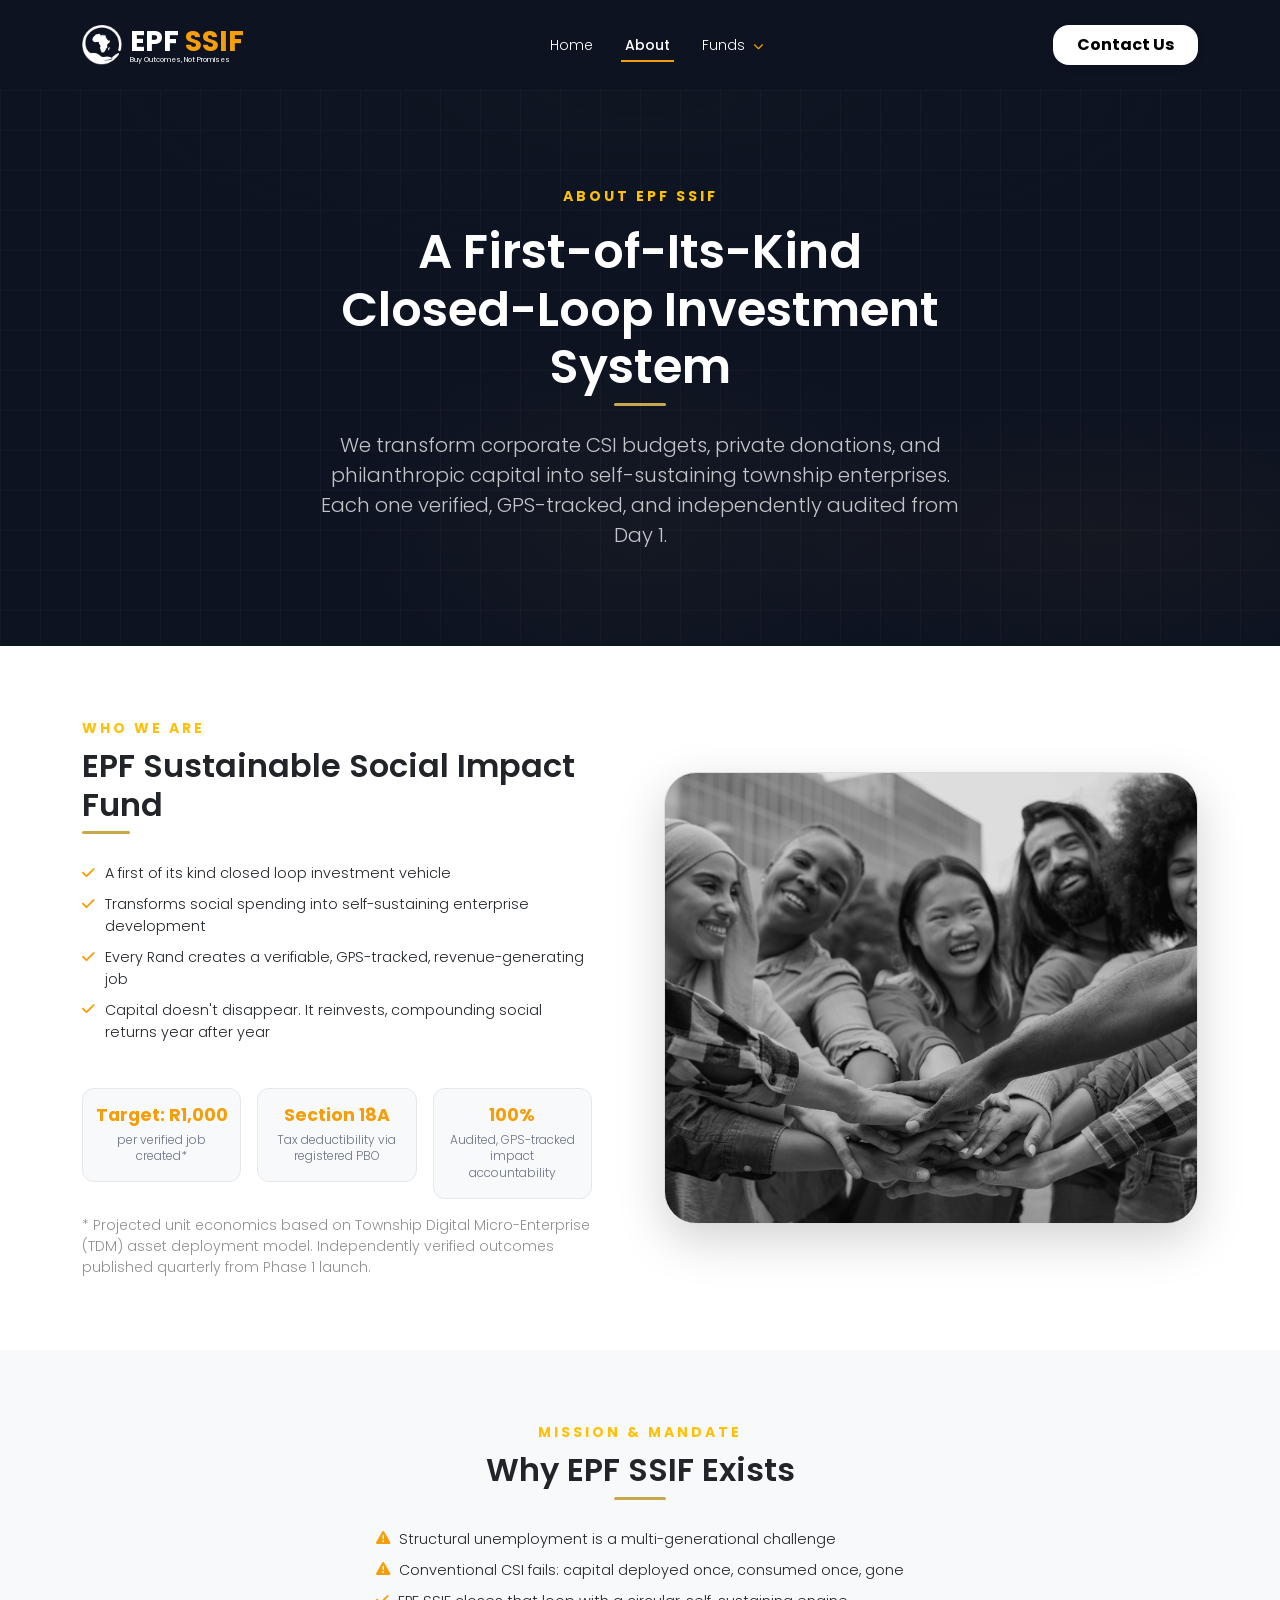
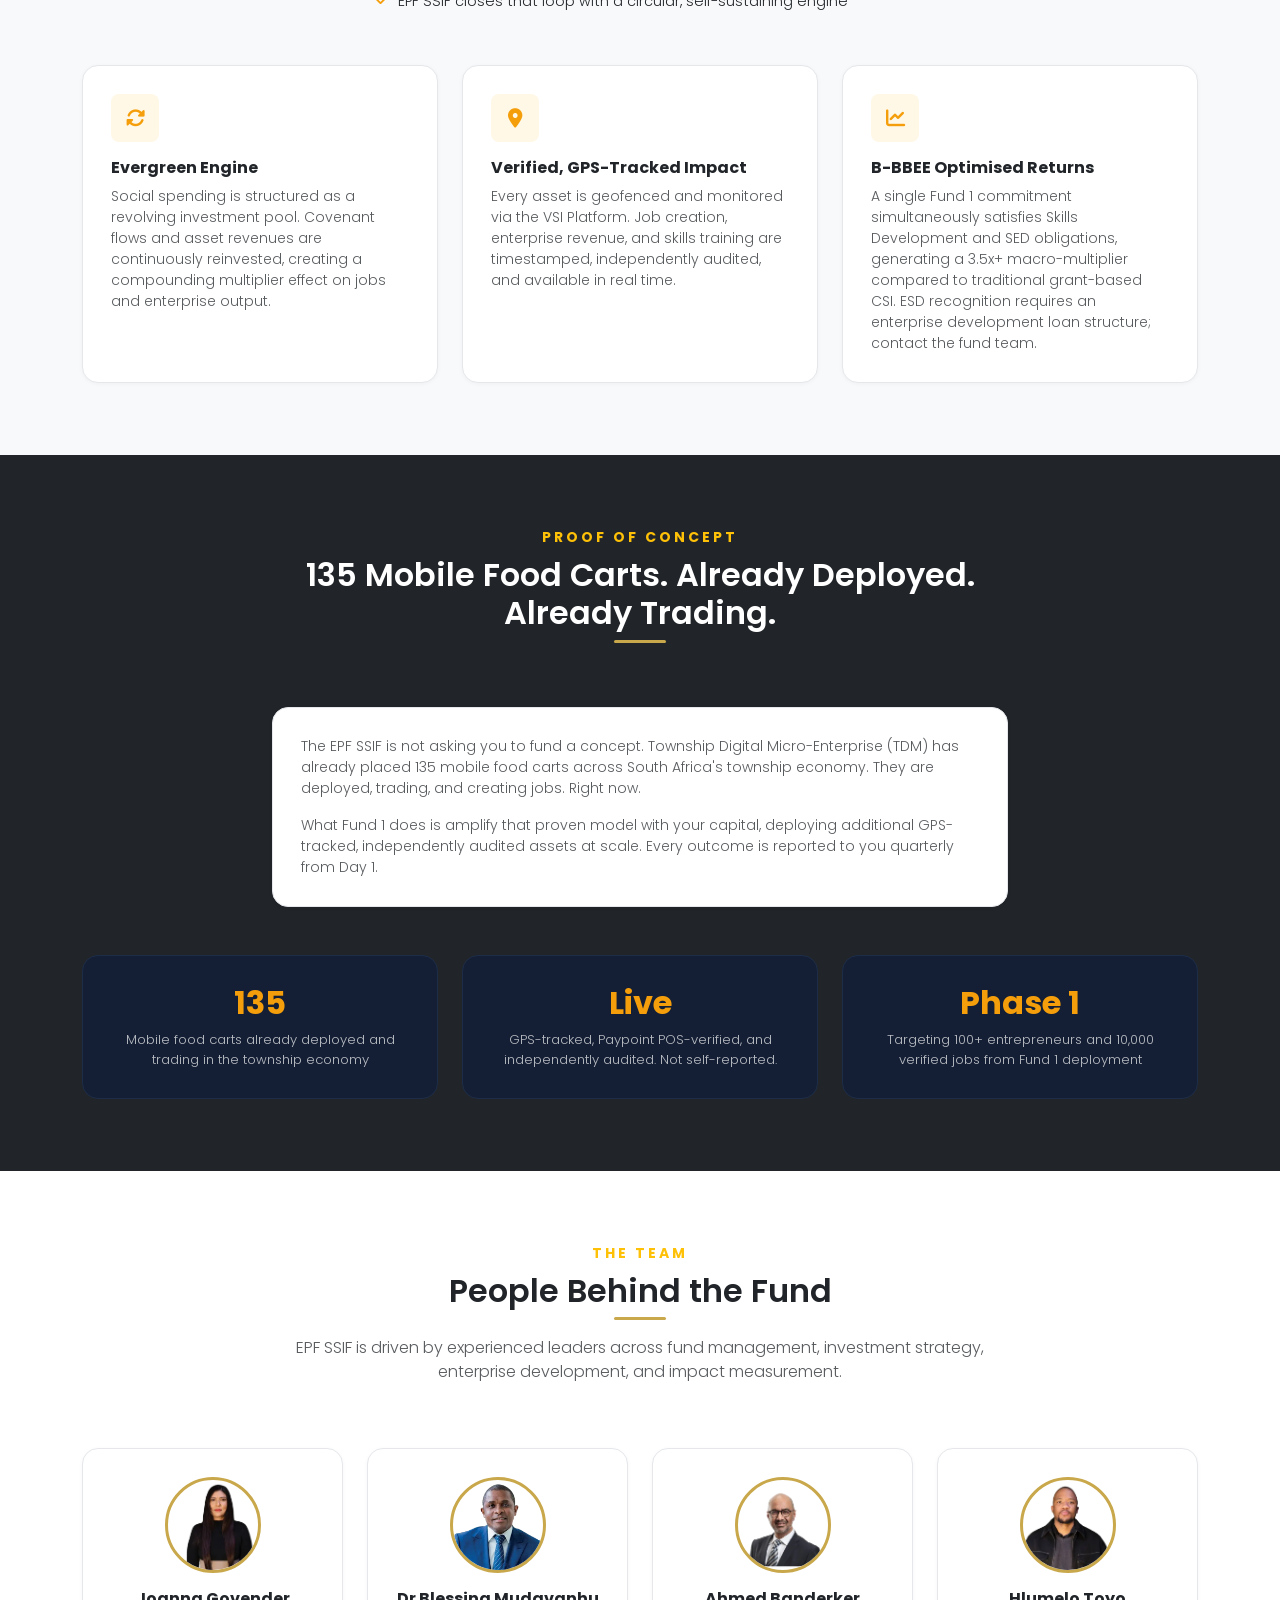
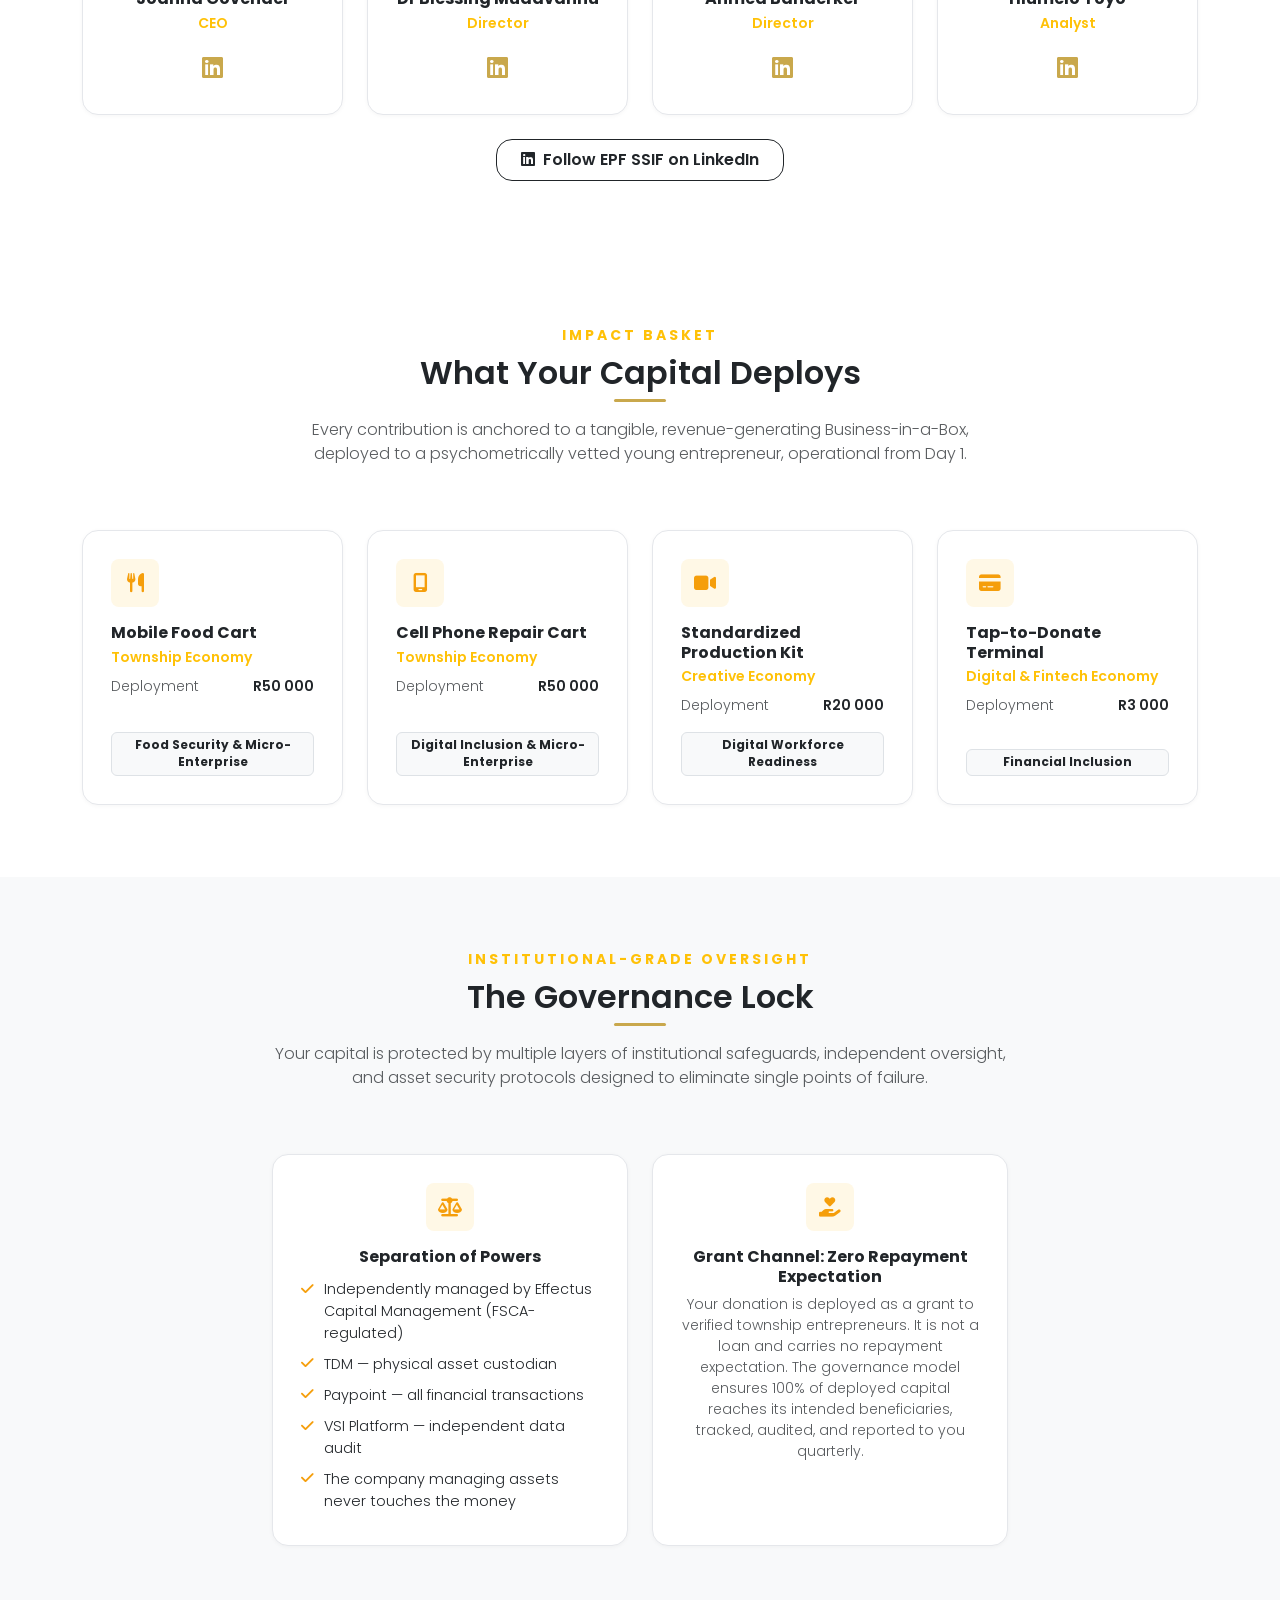
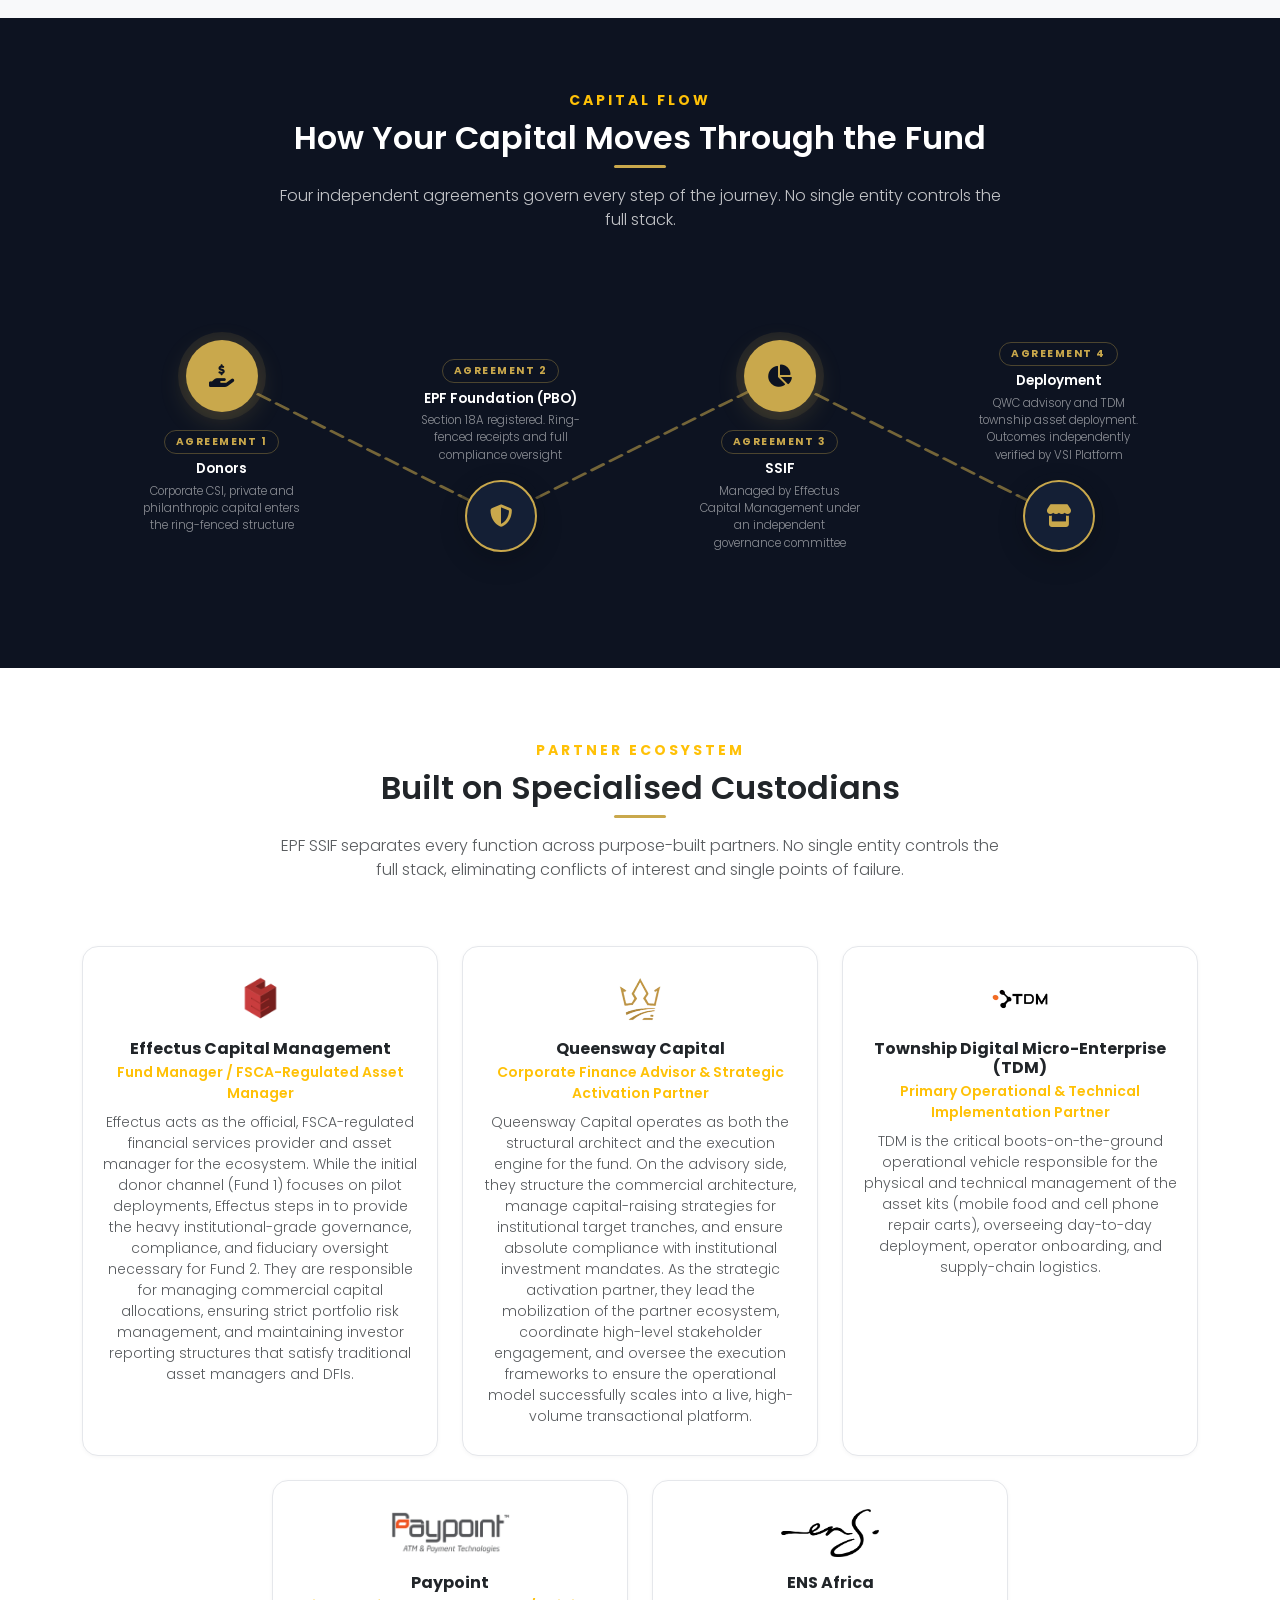
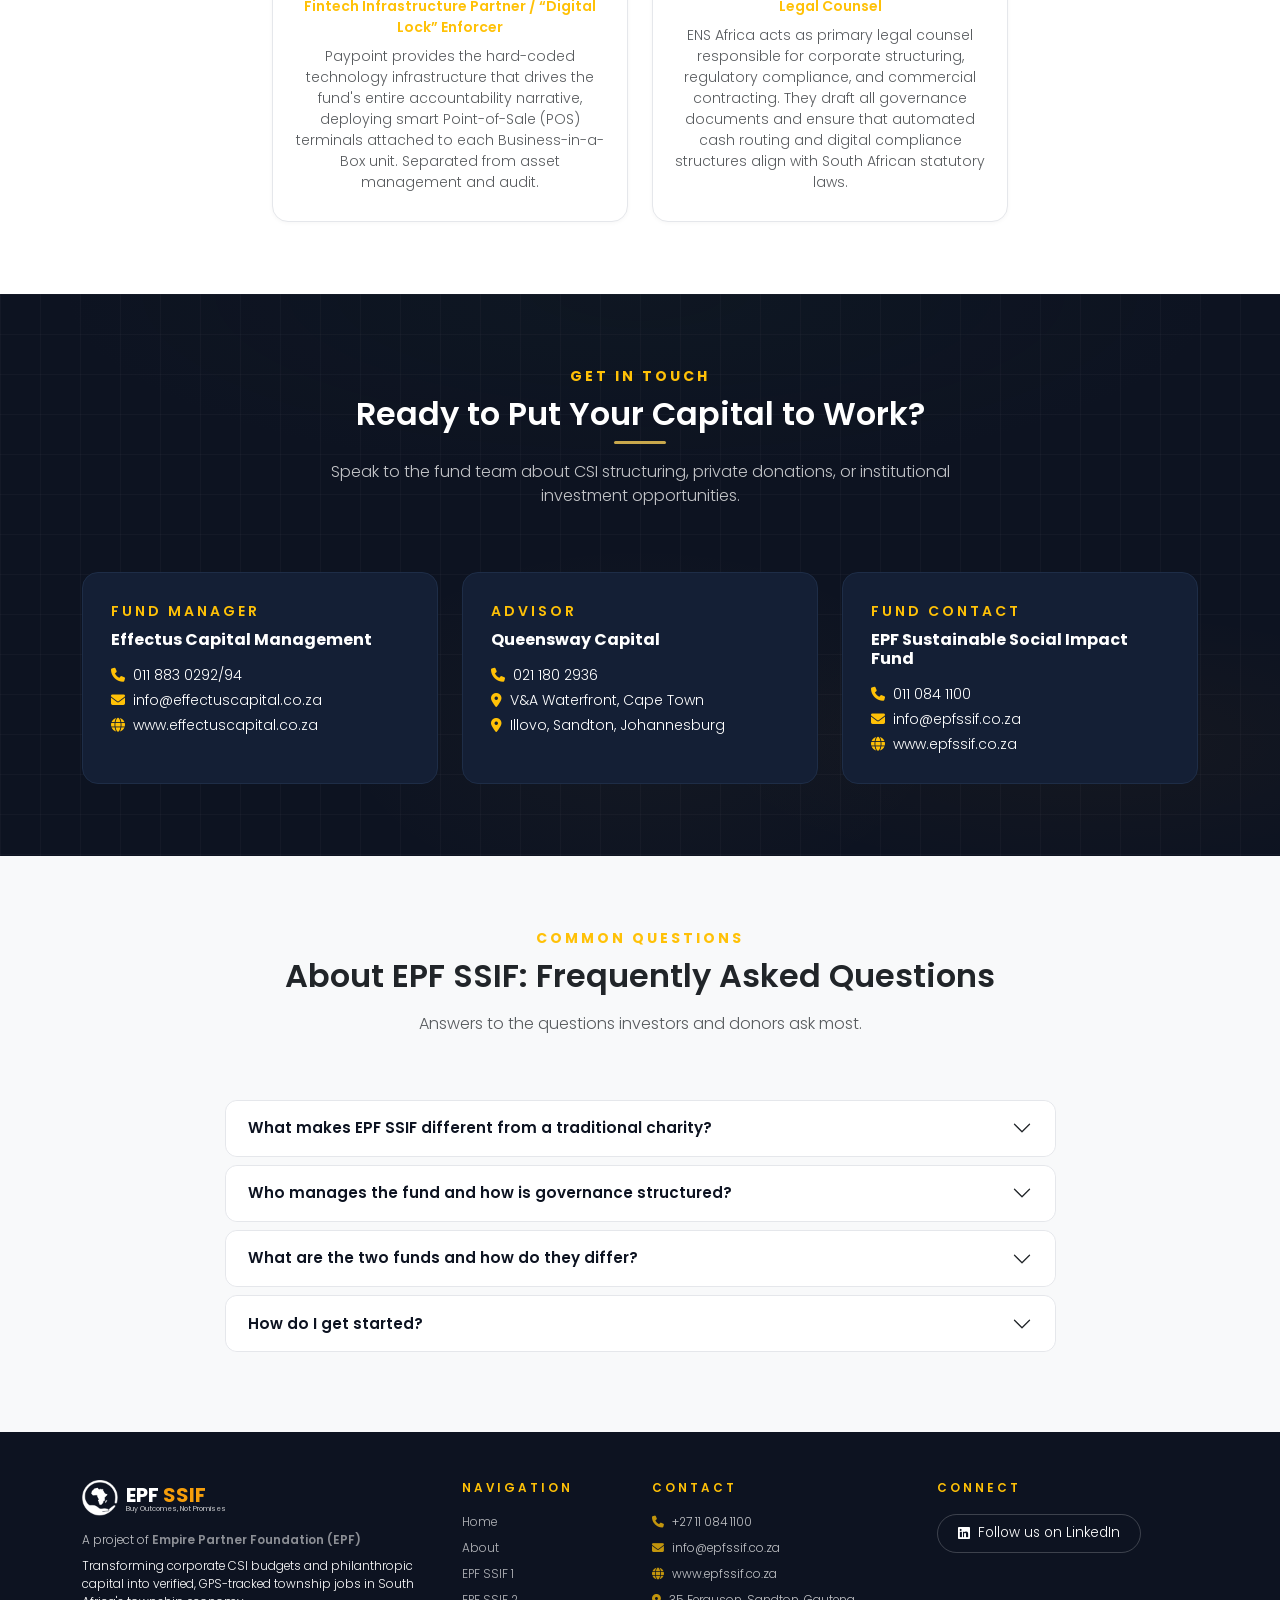
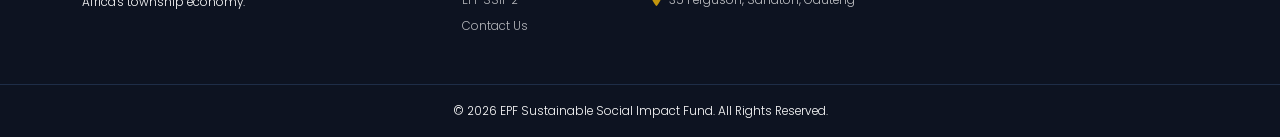
==== commit 65f94514: "Fix capital flow icons: assign distinct representative icons per node - Node 1 (Donors): fa-hand-hol" ====
--- a/about.html
+++ b/about.html
@@ -387,7 +387,7 @@
           <!-- Node 1: HIGH (gold) -->
           <div class="czigzag-col czigzag-high">
             <div class="czigzag-node czigzag-node-gold">
-              <i class="fa-solid fa-building-columns"></i>
+              <i class="fa-solid fa-hand-holding-dollar"></i>
             </div>
             <div class="czigzag-node-label">
               <span class="czigzag-pill">Agreement 1</span>
@@ -404,7 +404,7 @@
               <p class="czigzag-desc">Section 18A registered. Ring-fenced receipts and full compliance oversight</p>
             </div>
             <div class="czigzag-node czigzag-node-dark">
-              <i class="fa-solid fa-landmark"></i>
+              <i class="fa-solid fa-shield-halved"></i>
             </div>
           </div>
 
@@ -441,7 +441,7 @@
           <div class="col-6 reveal reveal-delay-1">
             <div class="czigzag-mobile-card text-center">
               <div class="czigzag-mobile-icon czigzag-node-gold mx-auto mb-3">
-                <i class="fa-solid fa-building-columns"></i>
+                <i class="fa-solid fa-hand-holding-dollar"></i>
               </div>
               <span class="czigzag-pill d-block mb-2">Agreement 1</span>
               <p class="czigzag-title">Donors</p>
@@ -451,7 +451,7 @@
           <div class="col-6 reveal reveal-delay-2">
             <div class="czigzag-mobile-card text-center">
               <div class="czigzag-mobile-icon czigzag-node-dark mx-auto mb-3">
-                <i class="fa-solid fa-landmark"></i>
+                <i class="fa-solid fa-shield-halved"></i>
               </div>
               <span class="czigzag-pill d-block mb-2">Agreement 2</span>
               <p class="czigzag-title">EPF Foundation (PBO)</p>
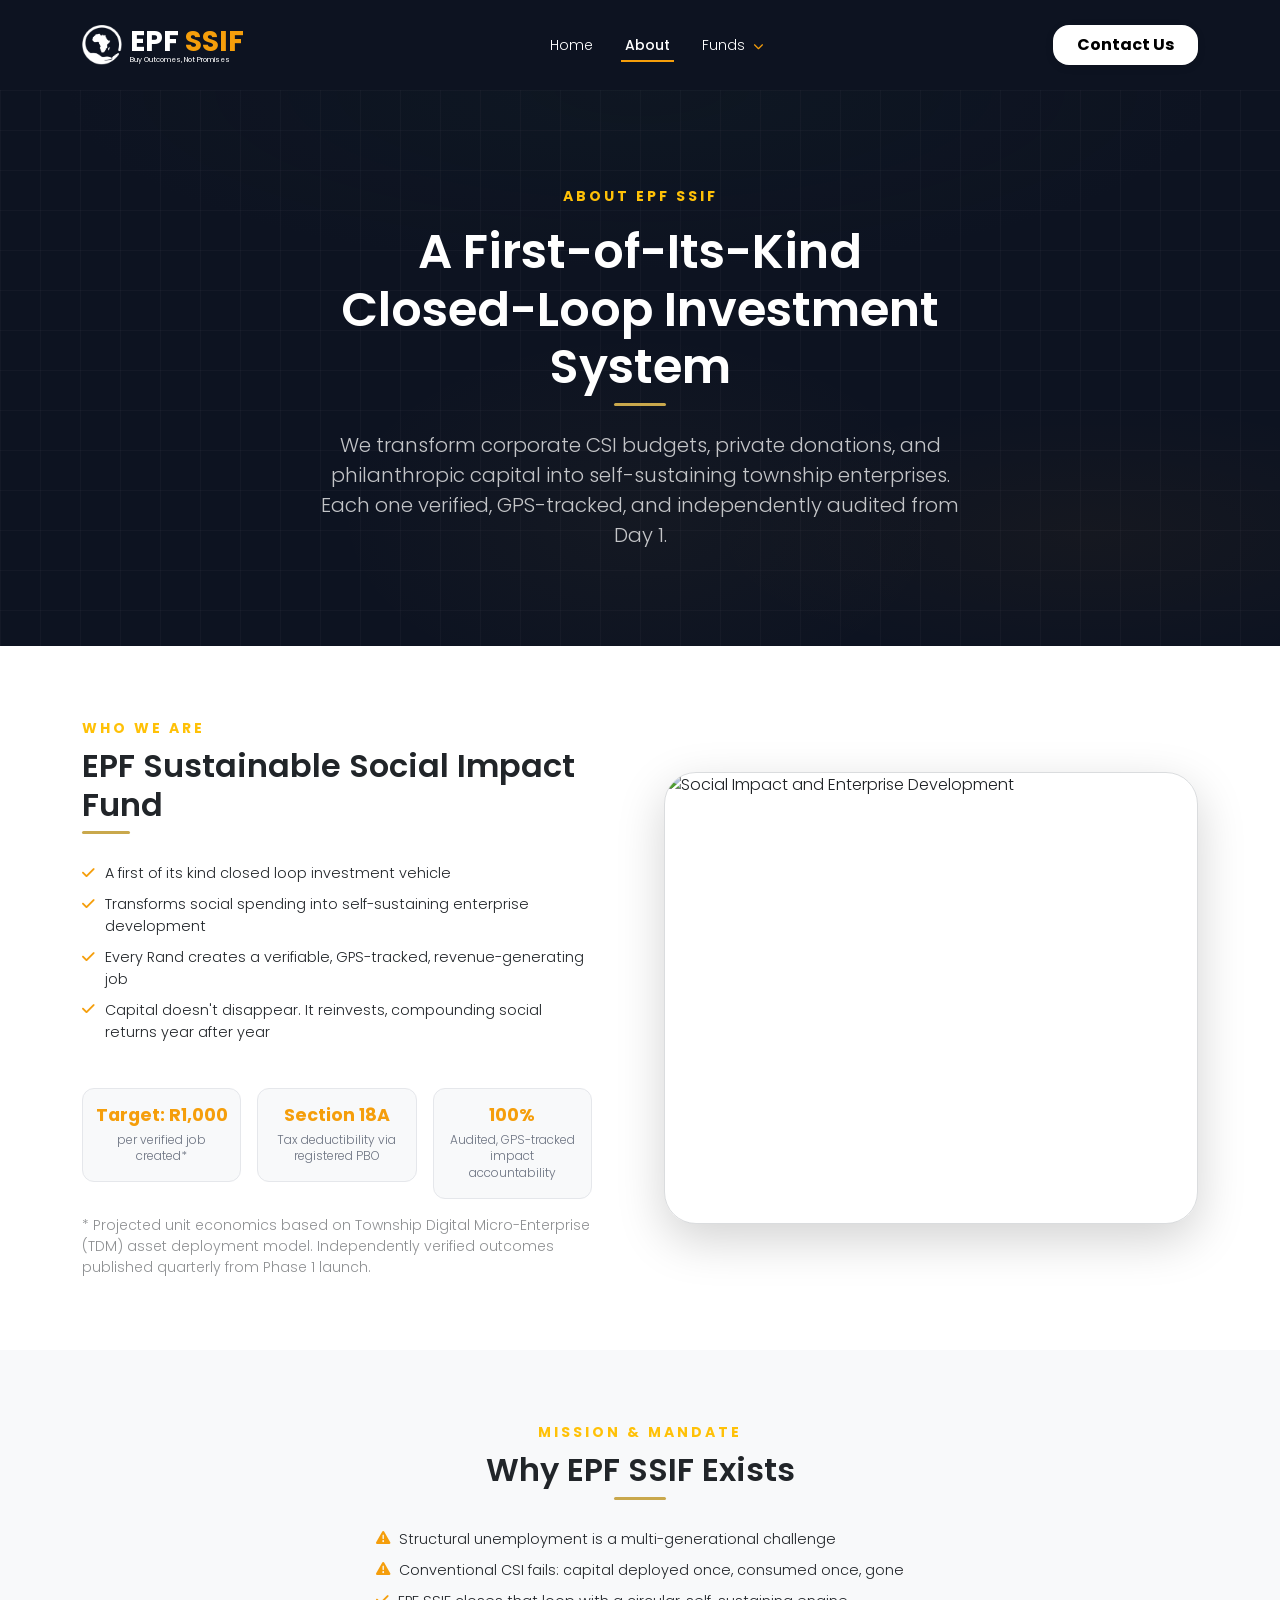
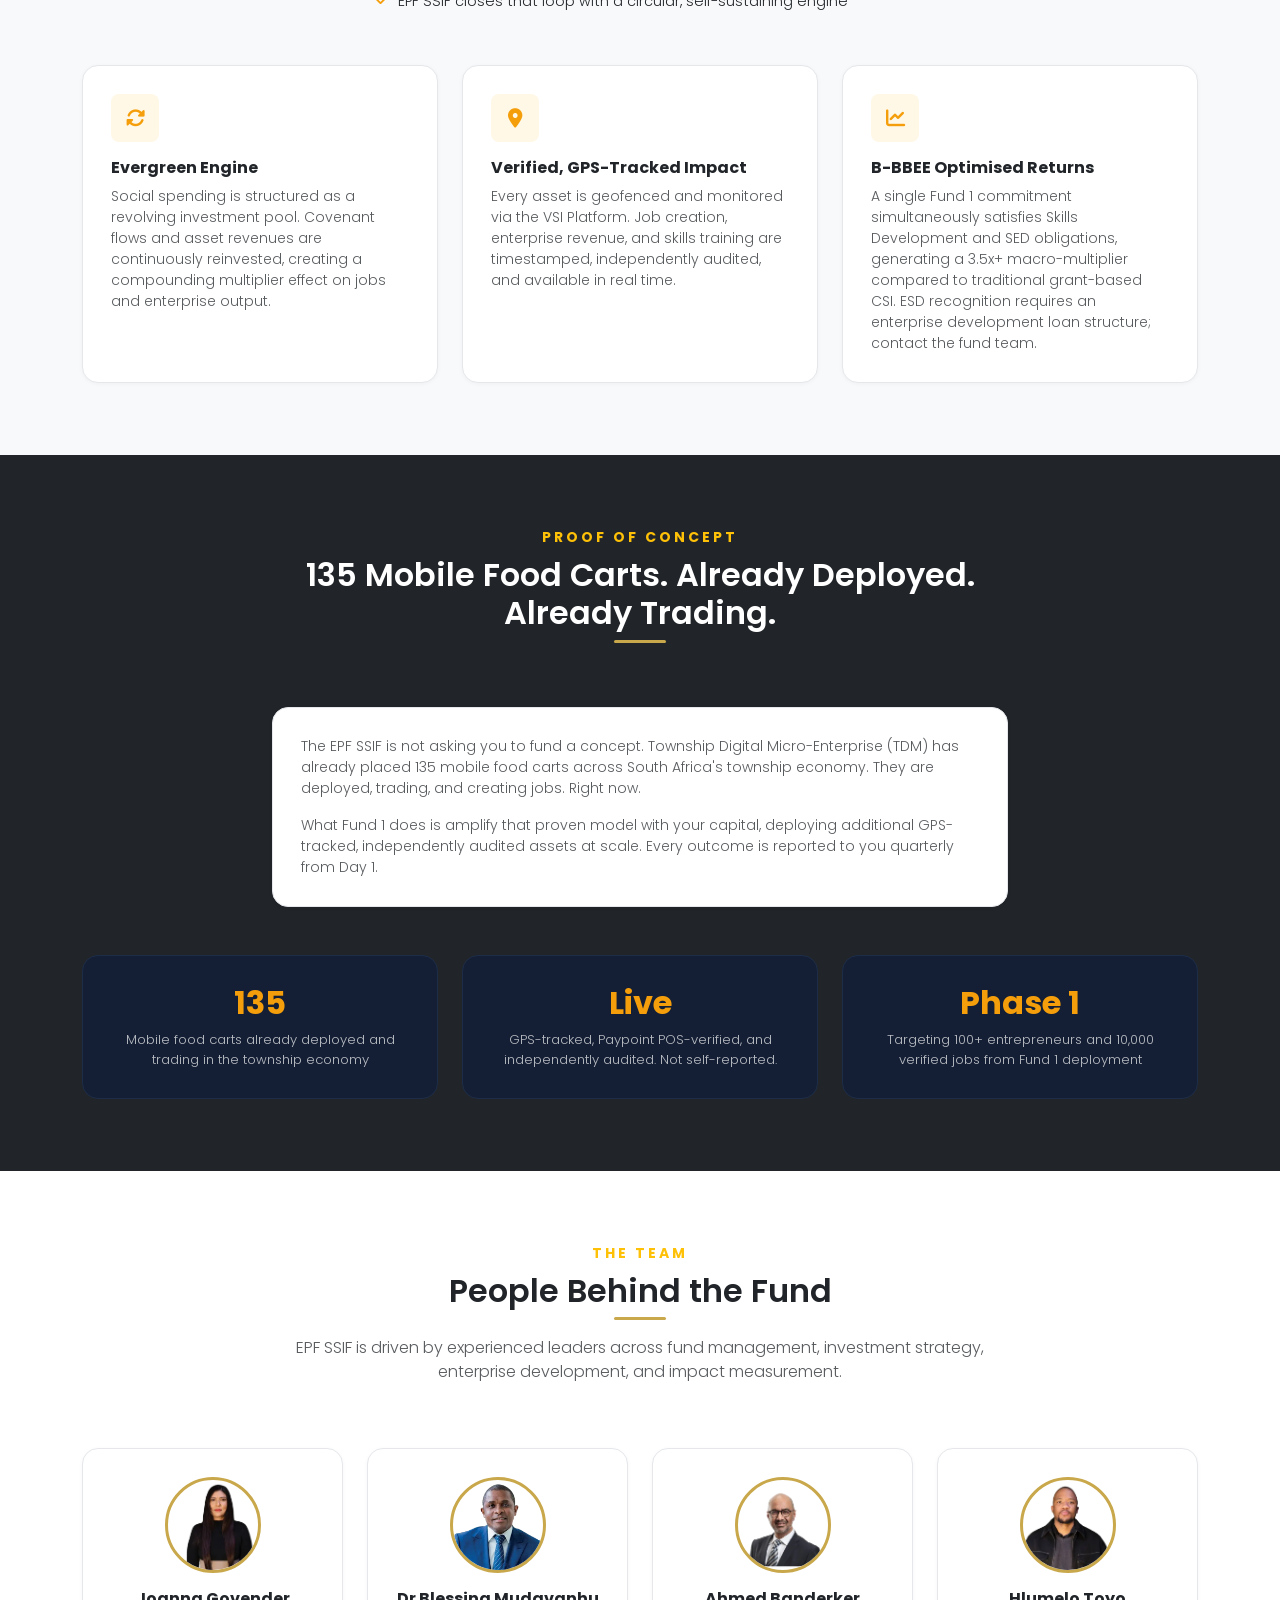
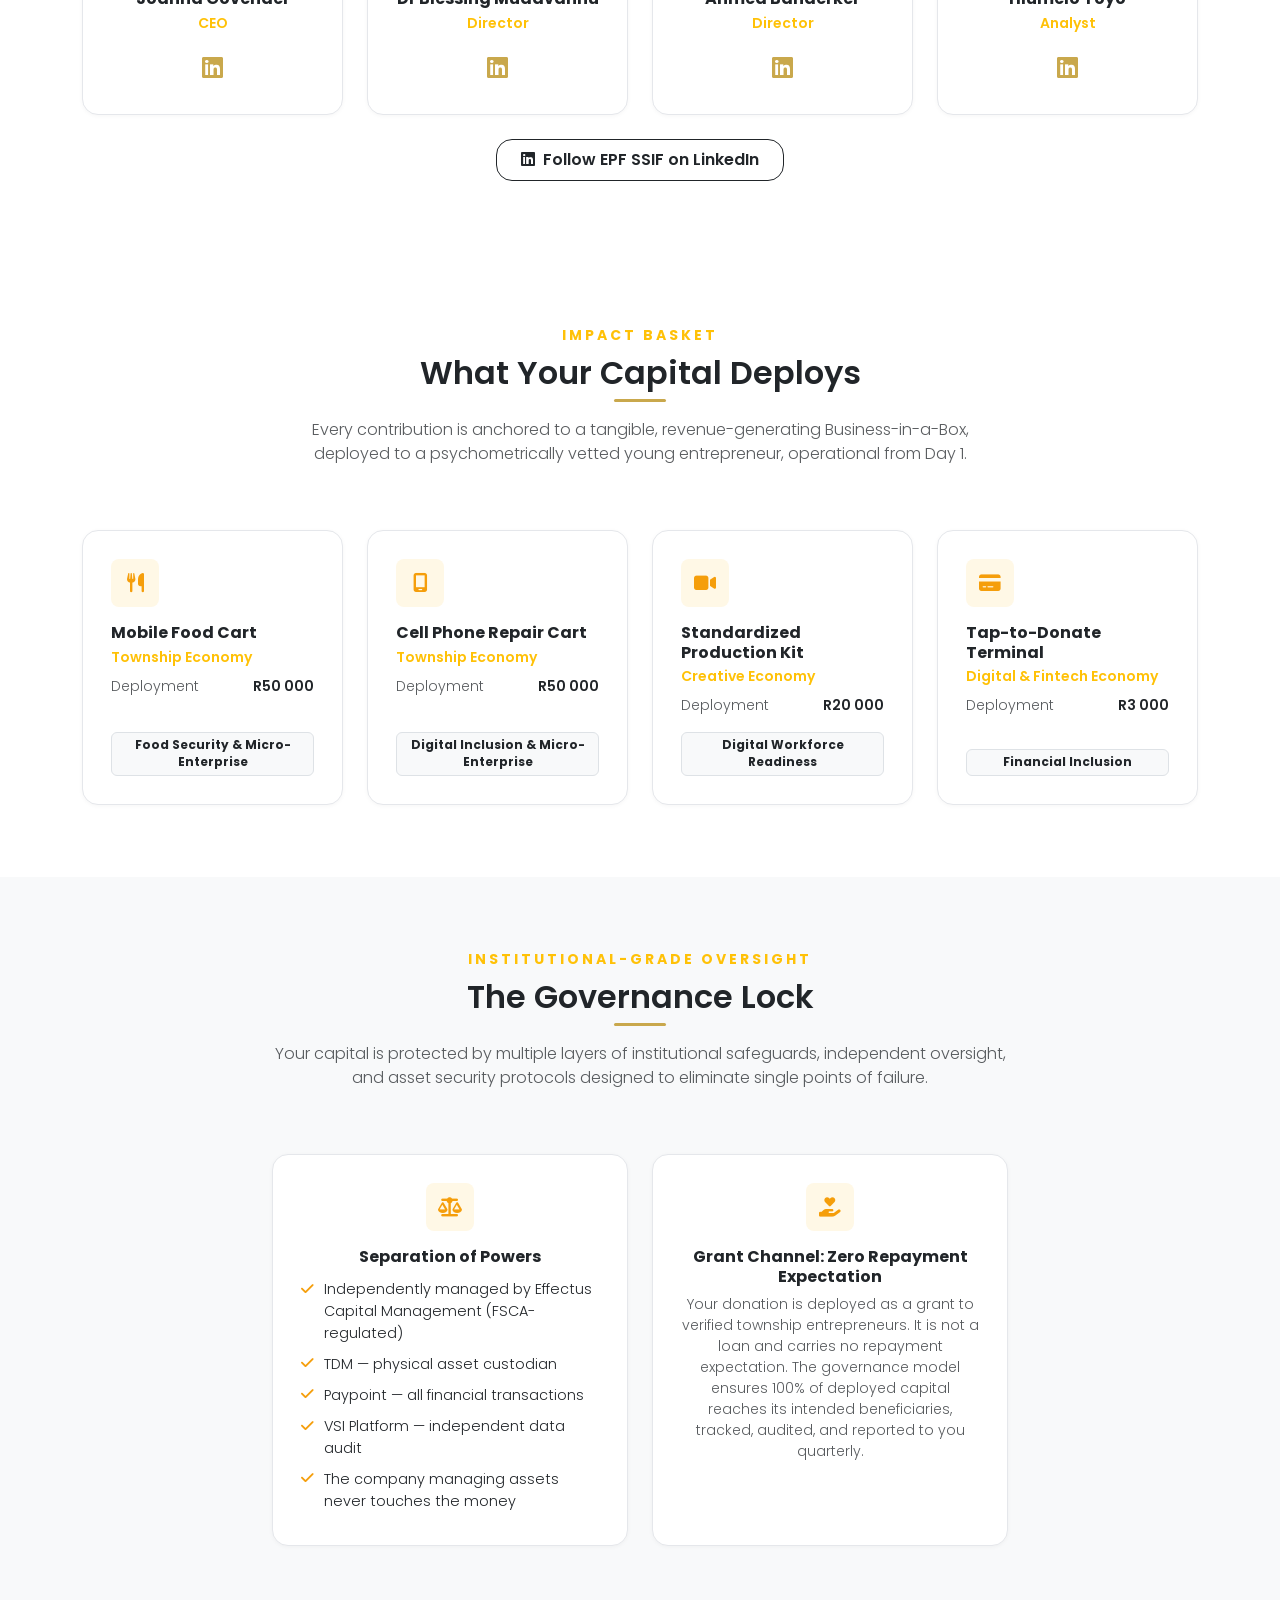
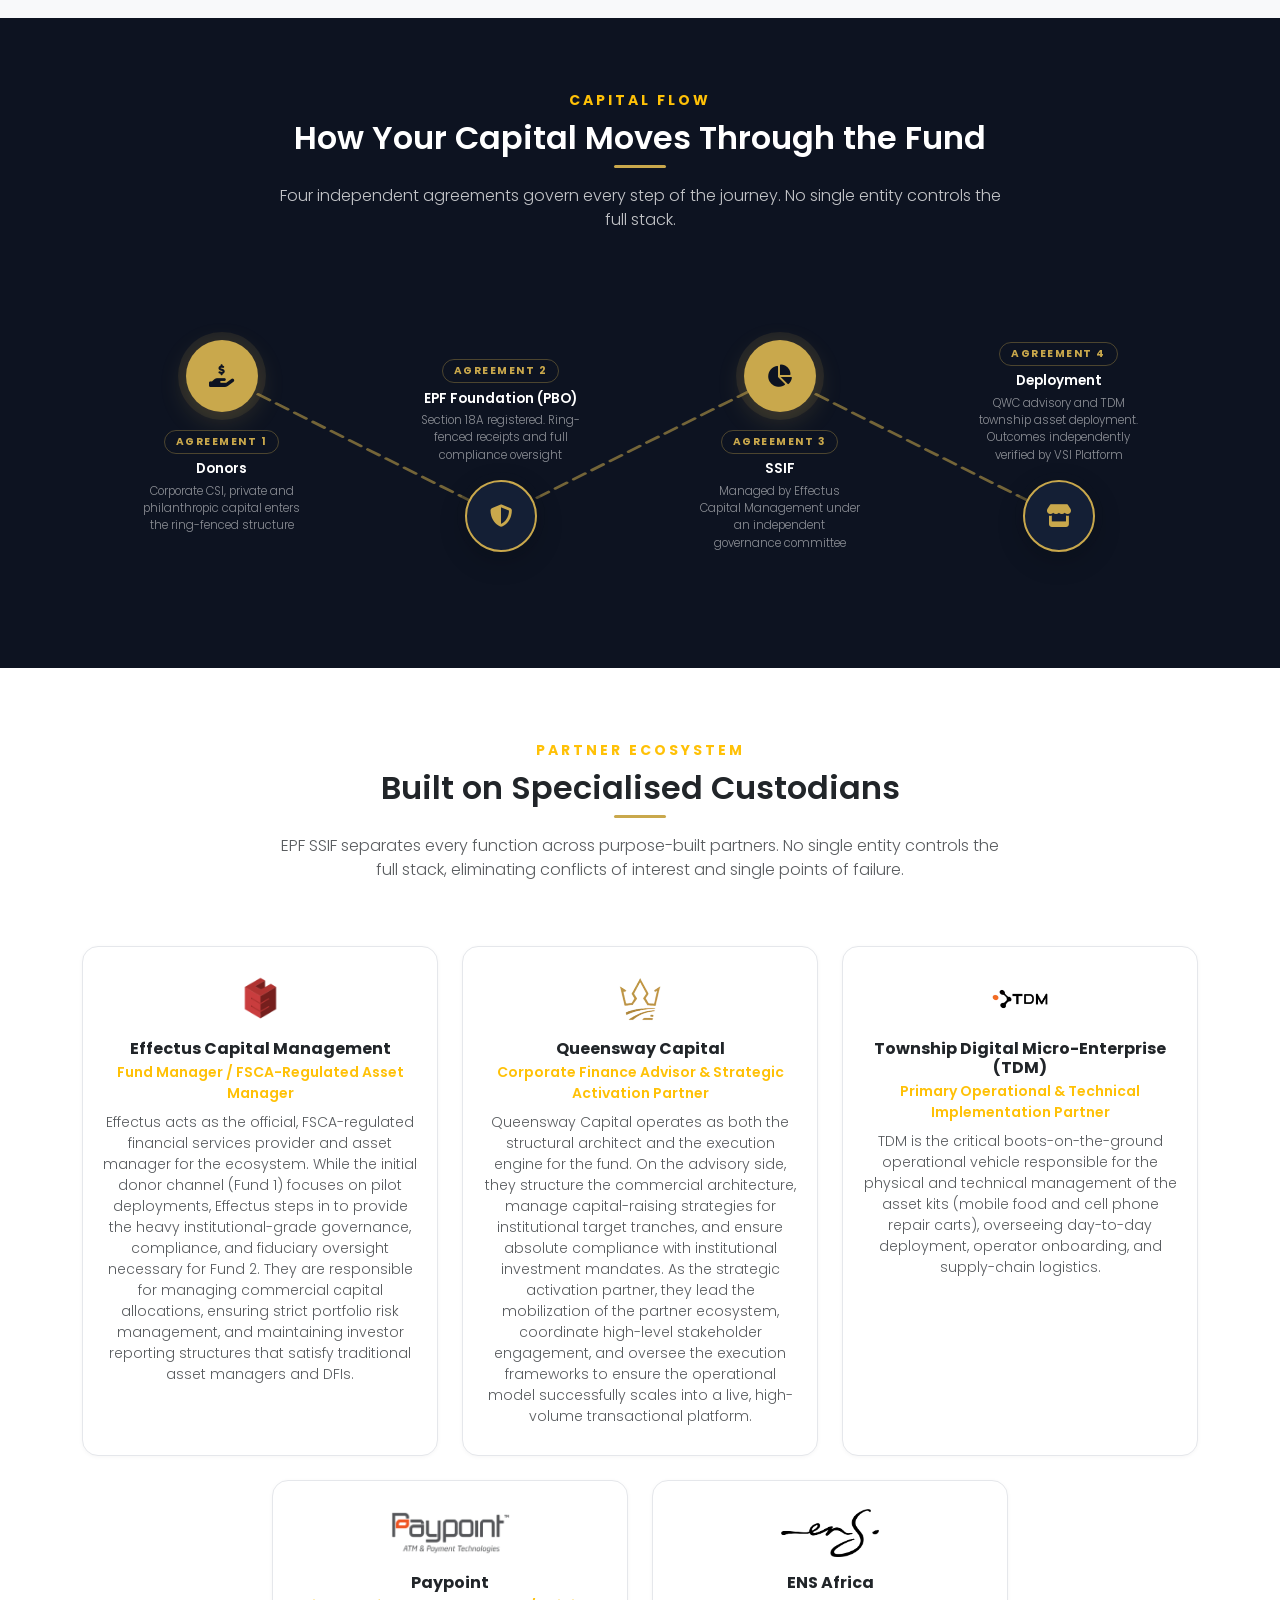
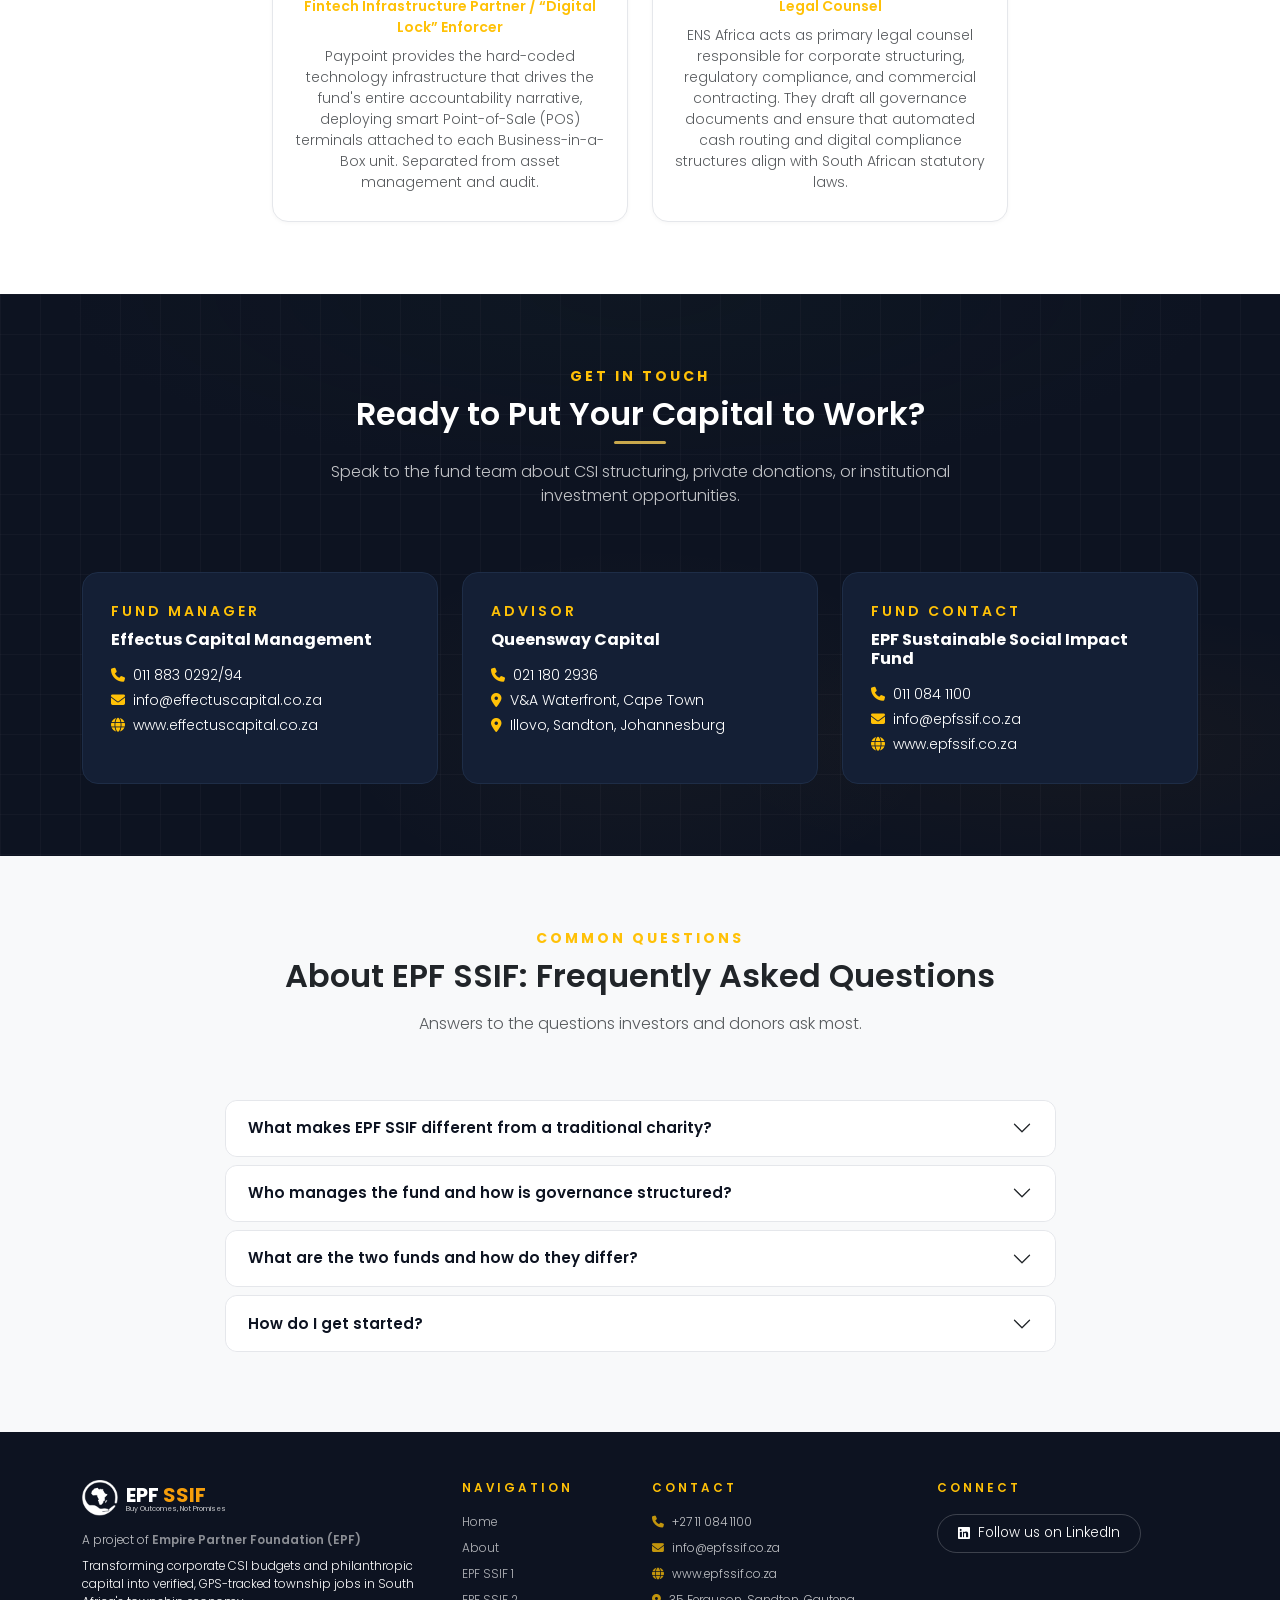
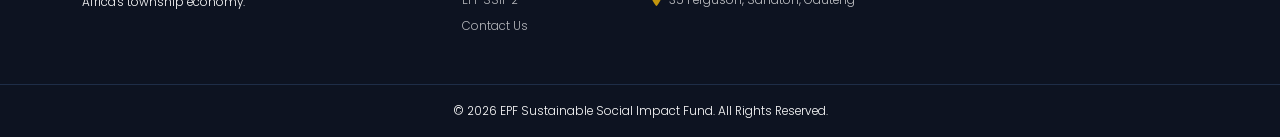
==== commit 5ba57c43: "Update about.html" ====
--- a/about.html
+++ b/about.html
@@ -108,7 +108,7 @@
 
         <div class="col-12 col-lg-6 reveal-right">
           <div class="rounded-5 overflow-hidden shadow-lg border border-secondary border-opacity-25">
-            <img src="assets/images/impact.webp" alt="Social Impact and Enterprise Development"
+            <img src="assets/images/impact2.webp" alt="Social Impact and Enterprise Development"
               class="img-fluid w-100 object-fit-cover about-img">
           </div>
         </div>
--- a/assets/css/new-styles.css
+++ b/assets/css/new-styles.css
@@ -407,6 +407,29 @@
   line-height: 1.6;
   margin-bottom: 1rem;
   flex-grow: 1;
+}
+
+.legacy-card-btn {
+  display: inline-flex;
+  align-items: center;
+  gap: 0.4rem;
+  align-self: flex-start;
+  font-size: 0.72rem;
+  font-weight: 700;
+  text-transform: uppercase;
+  letter-spacing: 1px;
+  color: #C9A84C;
+  border: 1px solid #C9A84C55;
+  border-radius: 2rem;
+  padding: 0.35rem 0.9rem;
+  margin-top: 0.25rem;
+  transition: background-color 0.2s ease, border-color 0.2s ease, color 0.2s ease;
+}
+
+a.legacy-card:hover .legacy-card-btn {
+  background-color: #C9A84C1a;
+  border-color: #C9A84C;
+  color: #e0bc6e;
 }
 
 .legacy-list {
@@ -1224,7 +1247,6 @@
 .donation-gap-card {
   background-color: #ffffff;
   border: 1px solid #e5e7eb;
-  border-left: 4px solid #F59E0B;
   border-radius: 1rem;
   padding: 1.75rem;
   color: #0d1321;
@@ -2146,16 +2168,17 @@
 
 .fund-gap-card:hover {
   transform: translateY(-4px);
-  border-color: #4ade8044;
+  border-color: #C9A84C44;
 }
 
 .donation-gap-card {
-  transition: transform 0.35s var(--ease-premium), border-color 0.35s;
+  transition: transform 0.35s var(--ease-premium), border-color 0.35s, box-shadow 0.35s;
 }
 
 .donation-gap-card:hover {
   transform: translateY(-4px);
-  border-color: #4ade8055;
+  border-color: #C9A84C55;
+  box-shadow: 0 8px 32px #0d132114;
 }
 
 .vsi-feature-card {
@@ -2164,7 +2187,7 @@
 
 .vsi-feature-card:hover {
   transform: translateY(-4px);
-  border-color: #4ade8055;
+  border-color: #C9A84C44;
 }
 
 .fund-stat-card {
@@ -2411,11 +2434,6 @@
   width: 100%;
 }
 
-/* --- HR refinement --- */
-hr {
-  border-color: #1e2d47;
-  opacity: 1;
-}
 
 /* --- Letter spacing refinement --- */
 .letter-spacing-2 {
